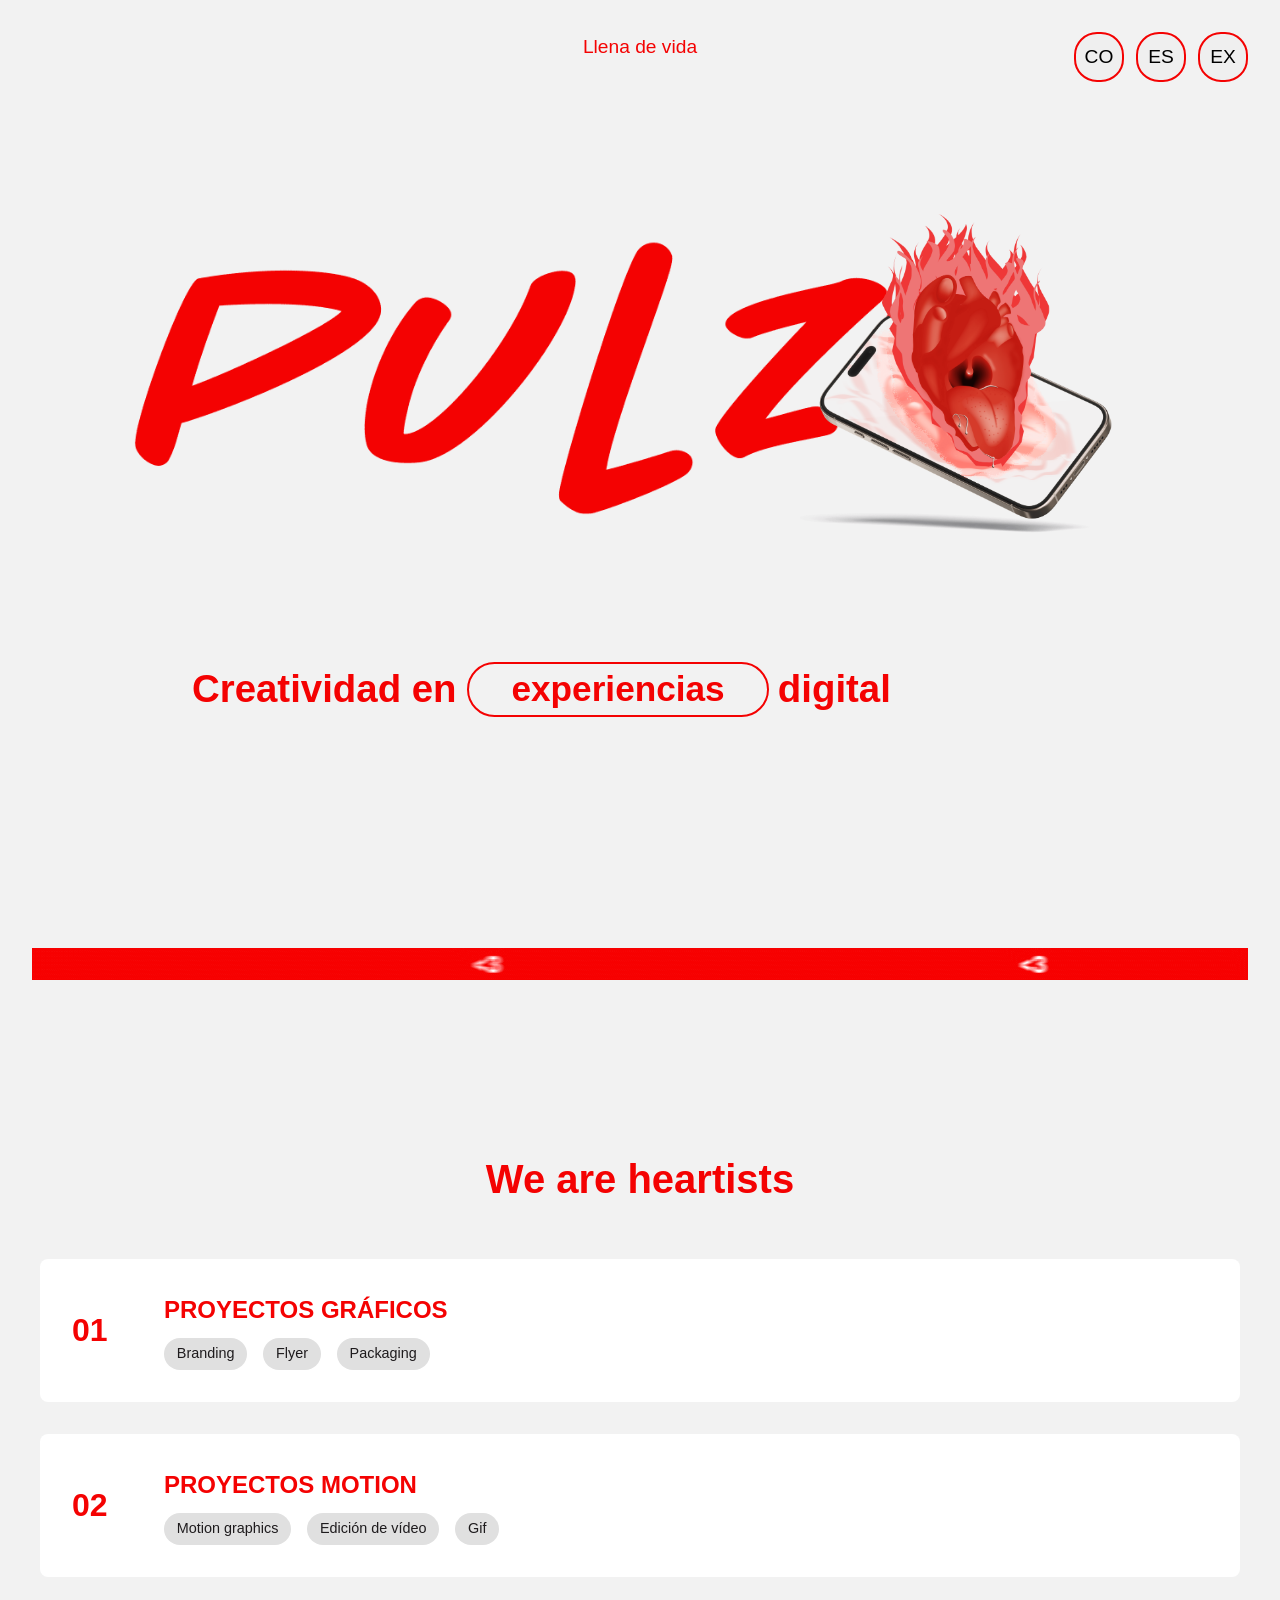
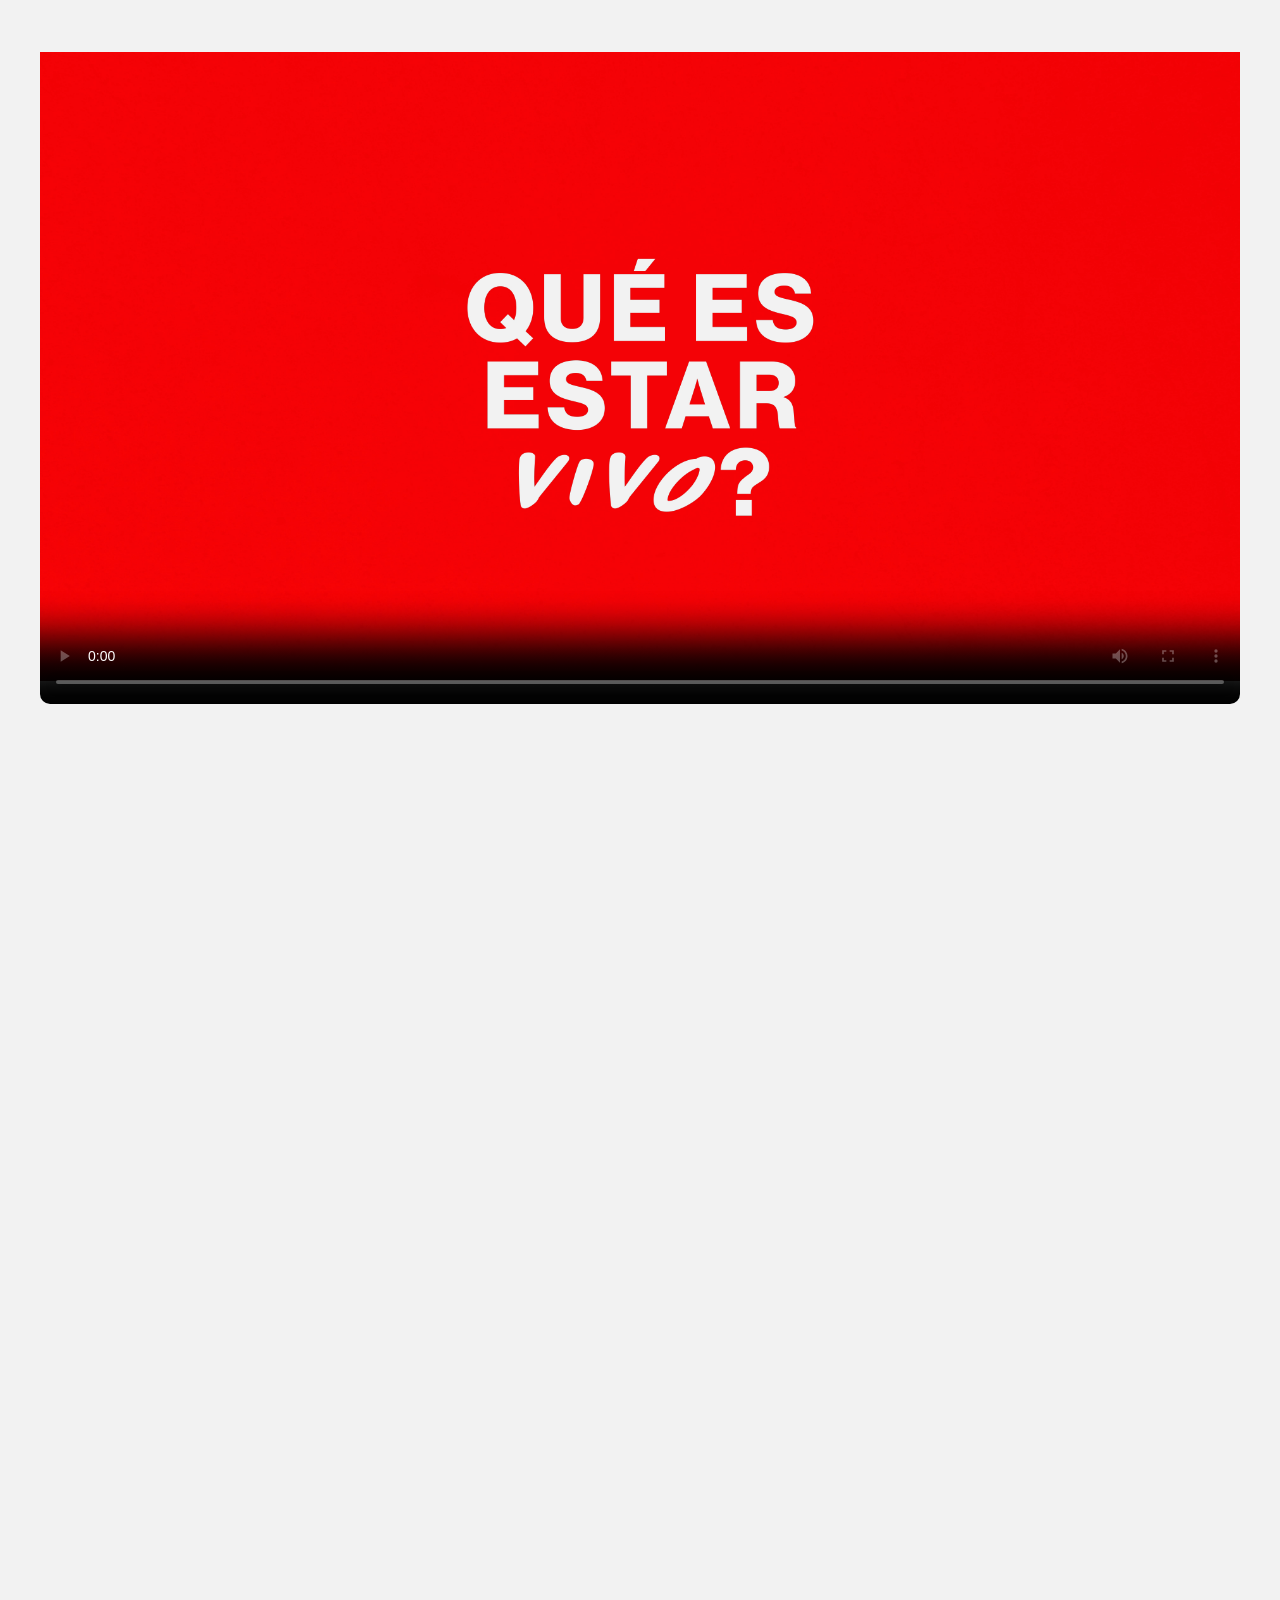
==== index.html @ 4f624e57 "Update index.html" ====
<!DOCTYPE html>
<html lang="es">
<head>
    <meta charset="UTF-8">
    <meta name="viewport" content="width=device-width, initial-scale=1.0">
    <title>PULZO - Concepto y Arte Digital</title>
    <link rel="stylesheet" href="styles.css">
    <link rel="stylesheet" href="https://use.typekit.net/kub5fxs.css">
    <script type="module" src="https://unpkg.com/@google/model-viewer/dist/model-viewer.min.js"></script>
    <link rel="icon" type="image/png" href="Images/favicon.png">

   <script id="mcjs">
       !function(c,h,i,m,p){m=c.createElement(h),p=c.getElementsByTagName(h)[0],m.async=1,m.src=i,p.parentNode.insertBefore(m,p)}(document,"script","https://chimpstatic.com/mcjs-connected/js/users/92a1478b9f7de244936eafe18/d93cd52dd8768d21b5d3106ca.js");
   </script>
</script>
</head>
<body>

    <div class="color-buttons">
        <div class="color-group">
            <button class="color-toggle" aria-label="Cambiar color">CO</button>
            <div class="color-options">
                <button class="color-btn color-light" aria-label="Color gris claro"></button>
                <button class="color-btn color-dark" aria-label="Color gris oscuro"></button>
                <button class="color-btn color-blue" aria-label="Color azul"></button>
            </div>
        </div>

        <div class="language-group">
            <button class="language-toggle" aria-label="Cambiar idioma" data-lang-es="ES" data-lang-en="EN">ES</button>
            <div class="language-options">
                <button class="language-btn" data-lang="es" aria-label="Español">Español</button>
                <button class="language-btn" data-lang="en" aria-label="English">English</button>
            </div>
        </div>
        <div class="experiencia-group">
        <button id="experiencia" class="explore-toggle" aria-label="Explorar" data-lang-es="EX" data-lang-en="EX">EX</button>
        </div>
    </div>
     <main>
    
        <section id="inicio" class="hero">
            <div class="location" data-lang-es="Llena de vida" data-lang-en="Full of life">Llena de vida</div>
            <a href="#inicio" class="logo-link">
                <img src="Images/Pulzo.png" alt="Logo Pulzo" class="logo-pulzo" id="logoPulzo">
            </a>

   
            <div>
                <img src="Images/cellphone inicio.png" alt="Corazón" class="corazon" id="corazon">
            </div>

            <p>
                <span id="hero-text-before" data-lang-es="Creatividad en " data-lang-en="Digital ">Creatividad en </span>
                <span class="palabra-animada">arte</span>
                <span id="hero-text-after" data-lang-es=" digital" data-lang-en=" creatives"> digital</span>
            </p>

            <div class="banner-container">
                <img src="Videos/Manifiesto/banner.gif" alt="pulzo" class="banner-gif">
            </div>
        </section>

        <section id="digital" class="diseno-section">
            <h2>We are heartists</h2>
            <div class="case-studies">
                <div class="case-study">
                    <div class="case-number">01</div>
                    <div class="case-content">
                        <h3 data-lang-es="PROYECTOS GRÁFICOS" data-lang-en="GRAPHIC PROJECTS">PROYECTOS GRÁFICOS</h3>
                        <div class="case-tags">
                            <span data-lang-es="Branding" data-lang-en="Branding">Branding</span>
                            <span data-lang-es="Flyer" data-lang-en="Flyer">Flyer</span>
                            <span data-lang-es="Packaging" data-lang-en="Packaging">Packaging</span>
                        </div>
                    </div>
                    <div class="carousel">
                        <div class="carousel-container">
                            <div class="carousel-slides-wrapper">
                                <div class="carousel-slide" data-project="TESORO">
                                    <img src="Images/GRAFICO/tesoro/tesoro portada behance.jpg" alt="TESORO">
                                    <div class="slide-title" data-lang-es="TESORO" data-lang-en="TESORO">TESORO</div>
                                </div>
                                <div class="carousel-slide" data-project="BLUE AURA">
                                    <img src="Images/GRAFICO/BLUE AURA/PORTADA BLUE AURA.jpg" alt="BLUE AURA">
                                    <div class="slide-title" data-lang-es="BLUE AURA" data-lang-en="BLUE AURA">BLUE AURA</div>
                                </div>
                                <div class="carousel-slide" data-project="MARIPOSA">
                                    <img src="Images/GRAFICO/Mariposa/portada MARIPOSA.jpg" alt="MARIPOSA">
                                    <div class="slide-title" data-lang-es="MARIPOSA" data-lang-en="MARIPOSA">MARIPOSA</div>
                                </div>
                                <div class="carousel-slide" data-project="AGENDA / CALENDARIO">
                                    <img src="Images/GRAFICO/CALENDARIO/potada calendario.jpg" alt="AGENDA / CALENDARIO">
                                    <div class="slide-title" data-lang-es="AGENDA / CALENDARIO" data-lang-en="AGENDA / CALENDAR">AGENDA / CALENDARIO</div>
                                </div>
                                <div class="carousel-slide" data-project="RIZHADA">
                                    <img src="Images/GRAFICO/RIZHADA/portada rizhada.png" alt="RIZHADA">
                                    <div class="slide-title" data-lang-es="RIZHADA - BRANDING" data-lang-en="RIZHADA - BRANDING">RIZHADA</div>
                                </div>
                                <div class="carousel-slide" data-project="KAISA">
                                    <img src="Images/GRAFICO/KAISA/portada1.jpg" alt="KAISA">
                                    <div class="slide-title" data-lang-es="KAISA" data-lang-en="KAISA">KAISA</div>
                                </div>
                                <div class="carousel-slide" data-project="REFLEX">
                                    <img src="Images/GRAFICO/REFLEX/REFLEX PORTADA.jpg" alt="REFLEX">
                                    <div class="slide-title" data-lang-es="REFLEX" data-lang-en="REFLEX">REFLEX</div>
                                </div>
                                
                                <!-- Duplicamos los slides para el efecto infinito -->
                                <div class="carousel-slide" data-project="TESORO">
                                    <img src="Images/GRAFICO/tesoro/tesoro portada behance.jpg" alt="TESORO">
                                    <div class="slide-title" data-lang-es="TESORO" data-lang-en="TESORO">TESORO</div>
                                </div>
                                <div class="carousel-slide" data-project="BLUE AURA">
                                    <img src="Images/GRAFICO/BLUE AURA/PORTADA BLUE AURA.jpg" alt="BLUE AURA">
                                    <div class="slide-title" data-lang-es="BLUE AURA" data-lang-en="BLUE AURA">BLUE AURA</div>
                                </div>
                                <div class="carousel-slide" data-project="MARIPOSA">
                                    <img src="Images/GRAFICO/Mariposa/portada MARIPOSA.jpg" alt="MARIPOSA">
                                    <div class="slide-title" data-lang-es="MARIPOSA" data-lang-en="MARIPOSA">MARIPOSA</div>
                                </div>
                                <div class="carousel-slide" data-project="AGENDA / CALENDARIO">
                                    <img src="Images/GRAFICO/CALENDARIO/potada calendario.jpg" alt="AGENDA / CALENDARIO">
                                    <div class="slide-title" data-lang-es="AGENDA / CALENDARIO" data-lang-en="AGENDA / CALENDAR">AGENDA / CALENDARIO</div>
                                </div>
                                <div class="carousel-slide" data-project="RIZHADA">
                                    <img src="Images/GRAFICO/RIZHADA/portada rizhada.png" alt="RIZHADA">
                                    <div class="slide-title" data-lang-es="RIZHADA - BRANDING" data-lang-en="RIZHADA - BRANDING">RIZHADA</div>
                                </div>
                                <div class="carousel-slide" data-project="KAISA">
                                    <img src="Images/GRAFICO/KAISA/portada1.jpg" alt="KAISA">
                                    <div class="slide-title" data-lang-es="KAISA" data-lang-en="KAISA">KAISA</div>
                                </div>
                                <div class="carousel-slide" data-project="REFLEX">
                                    <img src="Images/GRAFICO/REFLEX/REFLEX PORTADA.jpg" alt="REFLEX">
                                    <div class="slide-title" data-lang-es="REFLEX" data-lang-en="REFLEX">REFLEX</div>
                                </div>
                            </div>
                        </div>
                    </div>
                </div>
                <div class="case-study">
                    <div class="case-number">02</div>
                    <div class="case-content">
                        <h3 data-lang-es="PROYECTOS MOTION" data-lang-en="MOTION PROJECTS">PROYECTOS MOTION</h3>
                        <div class="case-tags">
                            <span data-lang-es="Motion graphics" data-lang-en="Motion graphics">Motion graphics</span>
                            <span data-lang-es="Edición de vídeo" data-lang-en="Video editing">Edición de vídeo</span>
                            <span data-lang-es="Gif" data-lang-en="Gif">Gif</span>
                        </div>
                    </div>
                    <div class="carousel">
                        <div class="carousel-container">
                            <div class="carousel-slides-wrapper">
                                <div class="carousel-slide" data-project="NIVEA">
                                    <img src="Videos/NIVEA/Nivea_portada.jpg" alt="NIVEA">
                                    <div class="slide-title" data-lang-es="NIVEA" data-lang-en="NIVEA">NIVEA</div>
                                </div>
                                <div class="carousel-slide" data-project="DISHYPE">
                                    <img src="Videos/SENDA/senda_portada.png" alt="DISHYPE">
                                    <div class="slide-title" data-lang-es="DISHYPE" data-lang-en="DISHYPE">DISHYPE</div>
                                </div>
                                <div class="carousel-slide" data-project="BUENOS_AIRES">
                                    <img src="Videos/BUENOSAIRES/buenos aires.jpeg" alt="BUENOS AIRES">
                                    <div class="slide-title" data-lang-es="BUENOS AIRES" data-lang-en="BUENOS AIRES">BUENOS AIRES</div>
                                </div>
                                <div class="carousel-slide" data-project="JAM">
                                    <img src="Videos/JAM/JAM.png" alt="JAM">
                                    <div class="slide-title" data-lang-es="JAM" data-lang-en="JAM">JAM</div>
                                </div>
                                <div class="carousel-slide" data-project="UTOPIA">
                                    <img src="Videos/UTOPIA/UTOPIA%20PORTADA.png" alt="UTOPÍA">
                                    <div class="slide-title" data-lang-es="UTOPÍA" data-lang-en="UTOPIA">UTOPÍA</div>
                                </div>
                                <div class="carousel-slide" data-project="BALL">
                                    <img src="Videos/PELOTITA/pelotita_portada.jpg" alt="BALL">
                                    <div class="slide-title" data-lang-es="BALL" data-lang-en="BALL">BALL</div>
                                </div>
                                <!-- Duplicamos los slides para el efecto infinito -->
                                <div class="carousel-slide" data-project="NIVEA">
                                    <img src="Videos/NIVEA/Nivea_portada.jpg" alt="NIVEA">
                                    <div class="slide-title" data-lang-es="NIVEA" data-lang-en="NIVEA">NIVEA</div>
                                </div>
                                <div class="carousel-slide" data-project="DISHYPE">
                                    <img src="Videos/SENDA/senda_portada.png" alt="DISHYPE">
                                    <div class="slide-title" data-lang-es="DISHYPE" data-lang-en="DISHYPE">DISHYPE</div>
                                </div>
                                <div class="carousel-slide" data-project="BUENOS_AIRES">
                                    <img src="Videos/BUENOSAIRES/buenos aires.jpeg" alt="BUENOS AIRES">
                                    <div class="slide-title" data-lang-es="BUENOS AIRES" data-lang-en="BUENOS AIRES">BUENOS AIRES</div>
                                </div>
                                <div class="carousel-slide" data-project="JAM">
                                    <img src="Videos/JAM/JAM.png" alt="JAM">
                                    <div class="slide-title" data-lang-es="JAM" data-lang-en="JAM">JAM</div>
                                </div>
                                <div class="carousel-slide" data-project="UTOPIA">
                                    <img src="Videos/UTOPIA/UTOPIA%20PORTADA.png" alt="UTOPIA">
                                    <div class="slide-title" data-lang-es="UTOPÍA" data-lang-en="UTOPIA">UTOPÍA</div>
                                </div>
                                <div class="carousel-slide" data-project="BALL">
                                    <img src="Videos/PELOTITA/pelotita_portada.jpg" alt="BALL">
                                    <div class="slide-title" data-lang-es="BALL" data-lang-en="BALL">BALL</div>
                                </div>
                            </div>
                        </div>
                    </div>
                </div>
                <div class="contenedor-videomanifiesto">   
                    <video class="video-manifiesto" controls poster="Videos/Manifiesto/portada manifiesto.png">
                        <source src="Videos/Manifiesto/MANIFIESTO.mp4" type="video/mp4">
                        Tu navegador no soporta el elemento de video.
                      </video>
                </div>
            </div>
        </section>
    </main>

    <footer class="footer">
        <div class="contact-trigger" data-lang-es="CONTACTO" data-lang-en="CONTACT">CONTACTO</div>
        <div class="footer-content">
            <p>pulzo.art@gmail.com</p>
            <div class="social-links">
                <a href="https://www.instagram.com/pulzo.studio/" class="social-link" target="_blank">Instagram</a>
                <a href="https://www.behance.net/zoeyeruta" class="social-link" target="_blank">Behance</a>
            </div>
        </div>
    </footer>

    <!-- Módulo de exploración -->
    <div class="explore-modal" id="exploreModal">
        <button class="close-explore-modal">×</button>
        <div class="explore-canvas" id="exploreCanvas">
            <div class="explore-background" id="exploreBackground">
                <img src="Images/experiencia.png" alt="Experiencia" class="explore-center-image">
            </div>
            <div>
                <a href="newsletter.html" class="btn-experiencia" target="_blank">Quiero entrar</a>
            </div>
            <div class="human-images">
                <img src="Images/EXPERIENCIA/WhatsApp Image 2025-12-14 at 13.50.09.jpeg" alt="human1">
                <img src="Images/EXPERIENCIA/Captura de pantalla 2026-03-16 125606.png" alt="human2">
                <img src="Images/EXPERIENCIA/Captura de pantalla 2026-03-16 125618.png" alt="human3">
                <img src="Images/EXPERIENCIA/Captura de pantalla 2026-03-16 125634.png" alt="human4">
                <img src="Images/EXPERIENCIA/Captura de pantalla 2026-03-16 162439.png" alt="human5">
                <img src="Images/EXPERIENCIA/Captura de pantalla 2026-03-16 162631.png" alt="human6">
            </div>
        </div>
    </div>

    <!-- Modal flotante para contenido multimedia -->
    <div class="floating-modal" id="floatingModal">
        <div class="modal-content">
            <button class="close-modal">×</button>
            <div class="modal-body">
                <div class="modal-media">
                    <h3 class="modal-title"></h3>
                    <video class="modal-video" controls>
                        <source src="" type="video/mp4">
                    </video>
                    <img class="modal-image" src="" alt="">
                    <div class="modal-images-container"></div>
                    <div class="modal-text"></div>
                </div>
            </div>
        </div>
    </div>

    <script>
        // ========== COLORES
        const colorButtons = document.querySelectorAll('.color-btn');
        const colorToggle = document.querySelector('.color-toggle');
        const colorOptions = document.querySelector('.color-options');
        const main = document.querySelector('main');
        const footer = document.querySelector('.footer');

        // Mostrar/ocultar menú de colores
        colorToggle.addEventListener('click', () => {
            colorOptions.style.display = colorOptions.style.display === 'none' ? 'flex' : 'none';
        });

        // Cerrar menú de colores al hacer click fuera
        document.addEventListener('click', (e) => {
            if (!e.target.closest('.color-toggle') && !e.target.closest('.color-options')) {
                colorOptions.style.display = 'none';
            }
        });

        // Función para cambiar los colores
        function changeColors(backgroundColor, textColor, spanColor) {
            // Cambiar colores de fondo
            main.style.backgroundColor = backgroundColor;
            footer.style.backgroundColor = backgroundColor;
            
            // Calcular colores más oscuros para case-study y carousel
            const caseStudyColor = backgroundColor === '#f2f2f2' ? '#ffffff' : 
                                 backgroundColor === '#1e1b1d' ? '#2a2628' : 
                                 '#05057c';
            
            const caseStudyHoverColor = backgroundColor === '#f2f2f2' ? '#f0f0f0' : 
                                      backgroundColor === '#1e1b1d' ? '#353132' : 
                                      '#06068c';
            
            // Cambiar color de los case-study
            document.querySelectorAll('.case-study').forEach(caseStudy => {
                caseStudy.style.backgroundColor = caseStudyColor;
            });

            // Cambiar color de los carousels
            document.querySelectorAll('.carousel').forEach(carousel => {
                carousel.style.backgroundColor = `rgba(${caseStudyColor.slice(1).match(/.{2}/g).map(hex => parseInt(hex, 16)).join(', ')}, 0.95)`;
            });

            // Cambiar color de elementos específicos
            document.querySelectorAll('.case-number, .hero h1, .hero p, .case-content h3, .footer-link, .social-link, .slide-title, .location').forEach(element => {
                element.style.color = textColor;
            });

            // Cambiar color de los spans y su fondo
            document.querySelectorAll('.case-tags span').forEach(span => {
                span.style.color = spanColor;
                if (backgroundColor === '#1e1b1d') {
                    span.style.backgroundColor = '#181617';
                } else if (backgroundColor === '#0e0eaf') {
                    span.style.backgroundColor = '#0e0eaf';
                } else {
                    span.style.backgroundColor = '#e0e0e0';
                }
            });

            // Agregar estilos para hover
            const style = document.createElement('style');
            style.textContent = `
                .case-study:hover {
                    background-color: ${caseStudyHoverColor} !important;
                }
            `;
            document.head.appendChild(style);
        }

        // Agregar event listeners a los botones de color
        colorButtons.forEach(button => {
            button.addEventListener('click', () => {
                if (button.classList.contains('color-light')) {
                    changeColors('#f2f2f2', '#f40202', '#1e1b1d');
                } else if (button.classList.contains('color-dark')) {
                    changeColors('#1e1b1d', '#f40202', '#f2f2f2');
                } else if (button.classList.contains('color-blue')) {
                    changeColors('#0e0eaf', '#f2f2f2', '#f2f2f2');
                }
                colorOptions.style.display = 'none';
            });
        });

        changeColors('#f2f2f2', '#f40202', '#1e1b1d');

        // ========== MODAL Y PROYECTOS (slideData)
        const caseStudies = document.querySelectorAll('.case-study');
        const floatingModal = document.getElementById('floatingModal');
        const closeModal = document.querySelector('.close-modal');
        const modalTitle = document.querySelector('.modal-title');
        const modalImage = document.querySelector('.modal-image');
        const modalVideo = document.querySelector('.modal-video');
        const modalText = document.querySelector('.modal-text');
        const modalImagesContainer = document.querySelector('.modal-images-container');
        let activeCarousel = null;

        // Datos de cada proyecto
        const slideData = {
            'TESORO': {
                title: 'TESORO - Branding',
                image: 'Images/GRAFICO/tesoro-branding.gif',
                images: [
                    'Images/GRAFICO/tesoro/behance tesoro-01.png',
                    'Images/GRAFICO/tesoro/behance tesoro-02.png',
                    'Images/GRAFICO/tesoro/behance tesoro-03.png',
                    'Images/GRAFICO/tesoro/behance tesoro-04.png',
                    'Images/GRAFICO/tesoro/behance tesoro-05.png',
                    'Images/GRAFICO/tesoro/behance tesoro-06.png',
                    'Images/GRAFICO/tesoro/behance tesoro-07.png',
                    'Images/GRAFICO/tesoro/behance tesoro-08.png',
                    'Images/GRAFICO/tesoro/behance tesoro-09.png'
                ]
            },
            'BLUE AURA': {
                title: 'BLUE AURA - Identidad',
                image: 'Images/GRAFICO/BLUE AURA/BLUE AURA PORTADA.jpg',
                images: [
                    'Images/GRAFICO/BLUE AURA/BLUE AURA 1.jpg',
                    'Images/GRAFICO/BLUE AURA/BLUE AURA 2.jpg'
                ]
            },
            'MARIPOSA': {
                title: 'MARIPOSA - Flyer',
                image: 'Images/GRAFICO/Mariposa/MARIPOSA.jpg',
                images: [
                    'Images/GRAFICO/Mariposa/MARIPOSA 2.jpg'
                ]
            },
            'KAISA': {
                title: 'KAISA - BRAND Y FLYERS',
                image: 'Images/GRAFICO/KAISA/kaisa banner.jpg',
                images: [
                    'Images/GRAFICO/KAISA/kaisa1.jpg',
                    'Images/GRAFICO/KAISA/kaisa2.jpg',
                    'Images/GRAFICO/KAISA/kaisa3.gif',
                    'Images/GRAFICO/KAISA/kaisa4.jpg',
                    'Images/GRAFICO/KAISA/kaisa5.jpg',
                    'Images/GRAFICO/KAISA/kaisa6.jpg',
                    'Images/GRAFICO/KAISA/kaisa7.jpg',
                    'Images/GRAFICO/KAISA/kaisa8.jpg',
                    'Images/GRAFICO/KAISA/kaisa9.jpg',
                    'Images/GRAFICO/KAISA/kaisa10.jpg',
                    'Images/GRAFICO/KAISA/kaisa11.jpg',
                    'Images/GRAFICO/KAISA/kaisa12.gif',
                    'Images/GRAFICO/KAISA/kaisa13.jpg',
                ]
            },
            'RIZHADA': {
                title: 'RIZHADA - BRANDING',
                image: 'Images/GRAFICO/RIZHADA/rizhada 1 banner.jpg',
                images: [
                    'Images/GRAFICO/RIZHADA/rizhada 1.jpg',
                    'Images/GRAFICO/RIZHADA/rizhada 2.jpg',
                    'Images/GRAFICO/RIZHADA/rizhada 3.jpg',
                    'Images/GRAFICO/RIZHADA/rizhada 4.jpg',
                    'Images/GRAFICO/RIZHADA/rizhada 5.jpg',
                    'Images/GRAFICO/RIZHADA/rizhada 6.jpg',
                    'Images/GRAFICO/RIZHADA/rizhada 7.jpg'
                ]
            },
            'AGENDA / CALENDARIO': {
                title: 'Agenda / Calendario',
                image: 'Images/GRAFICO/CALENDARIO/BANNER.jpg',
                images: [
                    'Images/GRAFICO/CALENDARIO/behance tesoro agenda-01.jpg',
                    'Images/GRAFICO/CALENDARIO/behance tesoro agenda-02.jpg',
                    'Images/GRAFICO/CALENDARIO/behance tesoro agenda-03.jpg',
                    'Images/GRAFICO/CALENDARIO/behance tesoro agenda-04.jpg'
                ]
            },
            'REFLEX': {
                title: 'REFLEX - Flyers',
                image: 'Images/GRAFICO/REFLEX/REFLEX mockup.jpg',
                images: [
                    'Images/GRAFICO/REFLEX/REFLEX 2025-TESIS.png',
                    'Images/GRAFICO/REFLEX/mock up reflex.png',
                ]
            },
            'NIVEA': {
                title: 'NIVEA - Motion Graphics',
                video: 'Videos/NIVEA/Nivea.mp4'
            },
            'DISHYPE': {
                title: 'DISHYPE - Motion Graphics',
                video: 'Videos/SENDA/senda.mp4'
            },
            'BUENOS_AIRES': {
                title: 'BUENOS AIRES - Motion Graphics',
                video: 'Videos/BUENOSAIRES/BUENOS-AIRES.mp4'
            },
            'JAM': {
                title: 'JAM - Motion Graphics',
                video: 'Videos/JAM/JAM.mp4'
            },
            'UTOPIA': {
                title: 'UTOPÍA - Motion Graphics',
                video: 'Videos/UTOPIA/UTOPIA.mp4'
            },
            'BALL': {
                title: 'BALL - Motion Graphics',
                video: 'Videos/PELOTITA/pelotita.mp4'
            }
        };

        // Función para abrir el modal
        function openModal(projectName, slideImage = null) {
            console.log('Abriendo modal para:', projectName);
            const data = slideData[projectName];
            if (data) {
                modalTitle.textContent = data.title || projectName;
                // Reiniciar contenedores auxiliares
                modalText.style.display = 'none';
                modalImagesContainer.style.display = 'none';
                modalImagesContainer.innerHTML = '';

                const modalMedia = document.querySelector('.modal-media');
                const isVideoOnly = !!data.video && !(data.images && data.images.length);
                const portraitVideoProjects = ['NIVEA', 'DISHYPE', 'BALL'];

                // Tamaño 1080x1920 solo para NIVEA, DISHYPE, BALL
                if (portraitVideoProjects.includes(projectName)) {
                    modalMedia.classList.add('modal-video-portrait');
                } else {
                    modalMedia.classList.remove('modal-video-portrait');
                }

                // Sin portada en módulo para motion: NIVEA, DISHYPE, BUENOS_AIRES, JAM, UTOPIA, BALL (solo video)
                const noPortadaEnModulo = ['NIVEA', 'DISHYPE', 'BUENOS_AIRES', 'JAM', 'UTOPIA', 'BALL'];
                const mostrarPortada = !noPortadaEnModulo.includes(projectName) && (data.image || slideImage);
                if (mostrarPortada) {
                    modalImage.src = (data.image || slideImage).includes(' ') ? encodeURI(data.image || slideImage) : (data.image || slideImage);
                    modalImage.style.display = 'block';
                } else {
                    modalImage.src = '';
                    modalImage.style.display = 'none';
                }

                // Módulos solo video: poco espacio entre título y vídeo
                if (noPortadaEnModulo.includes(projectName)) {
                    modalMedia.classList.add('modal-video-only');
                } else {
                    modalMedia.classList.remove('modal-video-only');
                }

                // Galería de imágenes (solo para proyectos con images; no en NIVEA→BALL)
                if (!isVideoOnly && data.images && data.images.length) {
                    const coverFileName = data.image ? data.image.split('/').pop() : null;
                    const slideFileName = slideImage ? slideImage.split('/').pop() : null;

                    data.images.forEach((imgSrc) => {
                        const imgFileName = imgSrc.split('/').pop();
                        if (imgFileName === coverFileName || imgFileName === slideFileName) return;
                        const img = document.createElement('img');
                        img.src = imgSrc.includes(' ') ? encodeURI(imgSrc) : imgSrc;
                        img.alt = projectName;
                        modalImagesContainer.appendChild(img);
                    });

                    if (modalImagesContainer.children.length > 0) {
                        modalImagesContainer.style.display = 'flex';
                    }
                }

                // Video para proyectos motion
                if (data.video) {
                    const source = modalVideo.querySelector('source');
                    const videoSrc = data.video.includes(' ') ? encodeURI(data.video) : data.video;
                    source.src = videoSrc;
                    modalVideo.load();
                    modalVideo.style.display = 'block';
                } else {
                    modalVideo.style.display = 'none';
                }

                floatingModal.style.display = 'flex';
                setTimeout(() => {
                    floatingModal.classList.add('active');
                }, 10);
            }
        }

        // Función para cerrar el modal
        function closeModalFunc() {
            floatingModal.classList.remove('active');
            setTimeout(() => {
                floatingModal.style.display = 'none';
                if (modalImage) modalImage.src = '';
                if (modalVideo) {
                    modalVideo.pause();
                    modalVideo.querySelector('source').src = '';
                }
                if (modalImagesContainer) {
                    modalImagesContainer.innerHTML = '';
                    modalImagesContainer.style.display = 'none';
                }
            }, 300);
        }

        // Event listeners para el modal
        closeModal.addEventListener('click', closeModalFunc);
        floatingModal.addEventListener('click', (e) => {
            if (e.target === floatingModal) {
                closeModalFunc();
            }
        });

        // ========== CARRUSEL
        document.querySelectorAll('.carousel-slide').forEach(slide => {
            slide.addEventListener('click', (e) => {
                e.stopPropagation();
                const projectName = slide.getAttribute('data-project');
                const image = slide.querySelector('img').src;
                const title = slide.querySelector('.slide-title').textContent;
                console.log('Click en slide:', projectName || title);
                if (projectName) {
                    openModal(projectName, image);
                } else if (title) {
                    // Para proyectos sin data-project, usar el título
                    openModal(title, image);
                }
            });
        });

        // Manejo del carrusel
        caseStudies.forEach(study => {
            const carousel = study.querySelector('.carousel');
            
            study.addEventListener('click', (e) => {
                e.preventDefault();
                document.querySelectorAll('.carousel').forEach(c => {
                    if (c !== carousel) {
                        c.classList.remove('active');
                        c.closest('.case-study').classList.remove('active');
                        c.closest('.case-study').classList.remove('carousel-active');
                    }
                });
                carousel.classList.toggle('active');
                study.classList.toggle('active');
                study.classList.toggle('carousel-active');
                activeCarousel = carousel;
            });
        });

        // Cerrar carrusel solo cuando no hay modal abierto y se hace click fuera
        document.addEventListener('click', (e) => {
            if (!floatingModal.classList.contains('active') && 
                !e.target.closest('.case-study') && 
                !e.target.closest('.floating-modal')) {
                document.querySelectorAll('.carousel').forEach(carousel => {
                    carousel.classList.remove('active');
                    carousel.closest('.case-study').classList.remove('active');
                    carousel.closest('.case-study').classList.remove('carousel-active');
                });
                activeCarousel = null;
            }
        });

        // ========== IDIOMA
        function updateExploreLanguage(lang) {
            // Ya no hay elementos de texto en el módulo de exploración, solo la imagen
            // Esta función se mantiene por compatibilidad pero no hace nada
        }

        // Manejo del cambio de idioma
        const languageButtons = document.querySelectorAll('.language-btn');
        const languageToggle = document.querySelector('.language-toggle');
        const htmlElement = document.documentElement;

        function changeLanguage(lang) {
            // Actualizar el atributo lang del HTML
            htmlElement.setAttribute('lang', lang);
            
            // Actualizar el texto del botón de idioma
            languageToggle.textContent = languageToggle.getAttribute(`data-lang-${lang}`);
            
            // Actualizar todos los elementos con atributos data-lang
            document.querySelectorAll('[data-lang-es]').forEach(element => {
                const newText = element.getAttribute(`data-lang-${lang}`);
                if (newText) {
                    element.textContent = newText;
                }
            });

            // Actualizar idioma en el módulo de exploración
            updateExploreLanguage(lang);

            // Guardar la preferencia de idioma
            localStorage.setItem('preferredLanguage', lang);
        }

        // Cargar el idioma guardado al iniciar
        const savedLanguage = localStorage.getItem('preferredLanguage') || 'es';
        changeLanguage(savedLanguage);

        // Agregar event listeners a los botones de idioma
        languageButtons.forEach(button => {
            button.addEventListener('click', () => {
                const lang = button.getAttribute('data-lang');
                changeLanguage(lang);
            });
        });

        // Cerrar el menú de idiomas al hacer click fuera
        document.addEventListener('click', (e) => {
            if (!e.target.closest('.language-toggle') && !e.target.closest('.language-options')) {
                document.querySelector('.language-options').style.display = 'none';
            }
        });

        // Mostrar/ocultar menú de idiomas al hacer click en el botón
        languageToggle.addEventListener('click', () => {
            const options = document.querySelector('.language-options');
            options.style.display = options.style.display === 'none' ? 'flex' : 'none';
        });

        // ========== MÓDULO DE EXPLORACIÓN
        const exploreToggle = document.querySelector('.explore-toggle');
        const exploreModal = document.getElementById('exploreModal');
        const closeExploreModal = document.querySelector('.close-explore-modal');
        const exploreCanvas = document.getElementById('exploreCanvas');
        const exploreBackground = document.getElementById('exploreBackground');
        const exploreCursor = document.getElementById('exploreCursor');

        let isDragging = false;
        let startX = 0;
        let startY = 0;
        let offsetX = 0;
        let offsetY = 0;
        let animationFrameId = null;

        // Abrir módulo de exploración
        exploreToggle.addEventListener('click', () => {
            exploreModal.style.display = 'block';
            setTimeout(() => {
                exploreModal.classList.add('active');
            }, 10);
            // Resetear posición
            offsetX = 0;
            offsetY = 0;
            updateTransform();
        });

        // Cerrar módulo de exploración
        closeExploreModal.addEventListener('click', () => {
            exploreModal.classList.remove('active');
            setTimeout(() => {
                exploreModal.style.display = 'none';
            }, 400);
            // Cancelar animación si está activa
            if (animationFrameId) {
                cancelAnimationFrame(animationFrameId);
            }
        });

        // Cerrar al hacer click fuera del contenido
        exploreModal.addEventListener('click', (e) => {
            if (e.target === exploreModal) {
                exploreModal.classList.remove('active');
                setTimeout(() => {
                    exploreModal.style.display = 'none';
                }, 400);
                // Cancelar animación si está activa
                if (animationFrameId) {
                    cancelAnimationFrame(animationFrameId);
                }
            }
        });

        // Funciones para el movimiento con mouse (optimizado con requestAnimationFrame)
        function updateTransform() {
            // Usar translate3d para mejor rendimiento con GPU
            // Mantener el translate inicial para centrar y luego aplicar el offset
            exploreBackground.style.transform = `translate(-50%, -50%) translate3d(${offsetX}px, ${offsetY}px, 0)`;
        }

        function animate() {
            updateTransform();
            animationFrameId = null;
        }

        function handleStart(e) {
            isDragging = true;
            const clientX = e.touches ? e.touches[0].clientX : e.clientX;
            const clientY = e.touches ? e.touches[0].clientY : e.clientY;
            startX = clientX - offsetX;
            startY = clientY - offsetY;
            exploreCanvas.style.cursor = 'grabbing';
        }

        function handleMove(e) {
            if (!isDragging) return;
            e.preventDefault();
            const clientX = e.touches ? e.touches[0].clientX : e.clientX;
            const clientY = e.touches ? e.touches[0].clientY : e.clientY;
            offsetX = clientX - startX;
            offsetY = clientY - startY;
            
            // Usar requestAnimationFrame para mejor rendimiento
            if (!animationFrameId) {
                animationFrameId = requestAnimationFrame(animate);
            }
        }

        function handleEnd() {
            isDragging = false;
            exploreCanvas.style.cursor = 'grab';
            // Asegurar que la última actualización se aplique
            if (animationFrameId) {
                cancelAnimationFrame(animationFrameId);
            }
            updateTransform();
        }

        // Event listeners para mouse
        exploreCanvas.addEventListener('mousedown', handleStart);
        document.addEventListener('mousemove', handleMove);
        document.addEventListener('mouseup', handleEnd);

        // Event listeners para touch
        exploreCanvas.addEventListener('touchstart', handleStart, { passive: false });
        document.addEventListener('touchmove', handleMove, { passive: false });
        document.addEventListener('touchend', handleEnd);

        // Seguir el cursor con el indicador visual
        exploreModal.addEventListener('mousemove', (e) => {
            if (exploreModal.classList.contains('active')) {
                exploreCursor.style.left = e.clientX + 'px';
                exploreCursor.style.top = e.clientY + 'px';
            }
        });
    </script>
    <script src="script.js"></script>
</body>
</html>
---- styles.css ----
/* Reset y estilos generales */
* {
    margin: 0;
    padding: 0;
    box-sizing: border-box; /* Esto evita que los paddings ensanchen los elementos */
}

html, body {
    overflow-x: hidden;
    overscroll-behavior-x: none;
    touch-action: pan-y;
    width: 100%;
    max-width: 100vw;
}

body {
    font-family: 'Neue Haas Grotesk Text Pro', sans-serif;
    line-height: 1.6;
    color: #f40202;
    background: linear-gradient(135deg, #f2f2f2 50%, #E2DFDF 70%);
    transition: background-color 0.3s ease, color 0.3s ease;
    margin: 0;
    padding: 0;
    min-height: 100vh;
    position: relative;
}
 
/* Botones de color, idioma y experiencia */
.color-buttons {
    position: fixed;
    top: 2rem;
    right: 2rem;
    z-index: 1000;
    display: inline-flex;
    align-items: center;
    gap: 0.75rem;
}

.color-group,
.language-group {
    position: relative;
    display: inline-flex;
    flex-direction: column;
    align-items: flex-end;
}

.color-toggle,
.language-toggle,
.explore-toggle {
    position: relative;
    width: 50px;
    height: 50px;
    border-radius: 1.2em;
    border: 2.5px solid #f40202;
    background: white transparent;
    cursor: pointer;
    z-index: 1000;
    font-size: 1.2rem;
    display: flex;
    align-items: center;
    justify-content: center;
    padding: 0,7rem;
}

.color-toggle:hover,
.language-toggle:hover,
.explore-toggle:hover {
    transform: scale(1.1);
}

.color-options,
.language-options {
    position: absolute;
    top: calc(100% + 0.5rem);
    right: 0;
    border-radius: 1.2em;
    background: white transparent;
    padding: 0.5rem;
    display: none;
    flex-direction: column;
    gap: 0.5rem;
    z-index: 999;
}

.color-group:focus-within .color-options {
    display: flex;
}

.language-group:focus-within .language-options {
    display: flex;
}

.color-btn,
.language-btn {
    width: 30px;
    height: 30px;
    border: none;
    border-radius: 50%;
    cursor: pointer;
    transition: transform 0.3s ease;
    padding: 0;
}

.language-btn {
    width: auto;
    height: auto;
    padding: 0.3rem 0.8rem;
    font-size: 0.8rem;
    font-weight: bold;
    color: #333;
    background: transparent;
    border: none;
    cursor: pointer;
}

.color-btn:hover,
.language-btn:hover {
    transform: scale(1.2);
}

.color-light {
    background-color: #f2f2f2;
    border: 1px solid #ccc;
}

.color-dark {
    background-color: #1e1b1d;
}

.color-blue {
    background-color: #0e0eaf;
}

/* Contenedor principal para scroll vertical */
main {
    position: relative;
    z-index: 2;
    min-height: 100vh;
    background-color: #f2f2f2;
}

/* Secciones */
section {
    min-height: 100vh;
    padding: 5rem 2rem;
    display: flex;
    flex-direction: column;
    justify-content: center;
    position: relative;
}

/* Hero section */
.hero {
    text-align: initial !important;
    position: relative;
    z-index: 2;
}

.location {
    position: absolute;
    top: 2rem;
    left: 50%;
    transform: translateX(-50%);
    font-size: 1.2rem;
    color: #f40202;
}

.hero h1 {
    font-size: 8rem;
    margin-bottom: 1rem;
    font-weight: 700;
    color: #f40202;
}

.hero a {
    margin-top: 10rem;
    margin-bottom: 5rem;
}

.hero p {
    font-size: 2rem;
    max-width: 60rem;
    margin-top: 2rem;
    margin-left: 10rem;
    margin-bottom: 3rem;
    text-align: left;
    transition: color 0.3s;
    line-height: 1.1;
}

.corazon {
    position: absolute;
    top: 35%; /* Ajusta según la altura de tu logo */
    left: 75%;
    transform: translate(-50%, -50%); /* Sin scale aquí */
    
    /* Usamos un ancho relativo. En desktop será el 25% del ancho de pantalla 
       pero nunca más de 400px (ajusta este valor a tu gusto) */
    width: clamp(200px, 25vw, 400px); 
    height: auto;
    z-index: 1;
    pointer-events: none;
    transition: all 0.3s ease; /* Para que el cambio de tamaño sea suave */
}

/* Tablet */
@media (max-width: 900px) {
    .corazon {
        top: 35%;
        left: 100%;
        width: 150px; /* Tamaño fijo pero controlado */
    }
}

/* Mobile */
@media (max-width: 600px) {
    .corazon {
        top: 35%;
        left: 85%;
        width: 100px; /* Más pequeño para que no tape el contenido */
    }
}
   

.palabra-animada {
    font-size: 2.2rem;
    padding: 0.18em 1.2em;
    width: fit-content;
    border-radius: 1.8em;
    margin: 1em 0 2em 0;
    background: transparent;
    border: 2.5px solid #f40202;
    color: #f40202;
    box-shadow: none;
    transition: 0.3s, box-shadow 0.3s;
    display: inline-block;
    text-align: center;
    font-weight: bold;
    will-change: opacity;
    font-family: 'chantal', 'chantal', sans-serif;
}
@media (max-width: 600px) {
    .palabra-animada {
        display: inline-block;
    }
}

.banner-container {
    width: 100%;
    max-width: 100vw;
    margin: 0 auto;
    margin-top: 7rem;
    display: block;
    padding: 0;
    overflow: hidden;
}

img, video, iframe {
    max-width: 100%;
    width: 100%;
    height: auto;
}
/* Scroll down button */
.scroll-down {
    position: absolute;
    bottom: 2rem;
    left: 50%;
    transform: translateX(-50%);
    text-decoration: none;
    color: #333;
    padding: 1rem 2rem;
    border: 2px solid #333;
    border-radius: 30px;
    transition: all 0.3s ease;
}

.scroll-down:hover {
    background-color: #333;
    color: white;
}

section h2 {
    text-align: center;
    margin-bottom: 3rem;
    font-size: 2.5rem;
}

/* Case Studies */
.case-studies {
    width: 100%;
    max-width: 1200px;
    display: flex;
    flex-direction: column;
    gap: 2rem;
    margin-bottom: 3rem;
    position: relative;
    z-index: 2;
    margin-left: auto;
    margin-right: auto;
}

.case-study {
    position: relative;
    display: flex;
    align-items: center;
    padding: 2rem;
    background-color: #e0e0e0;
    border-radius: 8px;
    transition: transform 0.3s ease, background-color 0.3s ease, margin-bottom 0.3s ease;
    cursor: pointer;
}

.case-study:hover {
    transform: translateX(20px);
    background-color: #d0d0d0;
}

.case-study.carousel-active:hover {
    transform: none;
    background-color: #e0e0e0;
}

.case-number {
    font-size: 2rem;
    font-weight: bold;
    color: #f40202;
    margin-right: 2rem;
    min-width: 60px;
}

.case-content {
    flex: 1;
}

.case-content h3 {
    font-size: 1.5rem;
    margin-bottom: 0.5rem;
    color: #f40202;
}

.case-tags {
    display: flex;
    gap: 1rem;
    flex-wrap: wrap;
}

.case-tags span {
    background-color: #e0e0e0;
    padding: 0.3rem 0.8rem;
    border-radius: 20px;
    font-size: 0.9rem;
    color: #1e1b1d;
}

.case-study:last-child {
    margin-bottom: 0;
    padding-bottom: 5rem;
}

.video-manifiesto {
    width: 100%;          /* El video ocupará el 80% del ancho de su contenedor */
    max-width: 1920px;    /* No superará los 800px de ancho */
    height: auto;        /* Mantiene la proporción original */
    display: block;      /* Necesario para centrar con margin auto */
    margin: 20px 0px;   /* 20px de margen arriba/abajo y centrado lateral */
    border-radius: 10px; /* Opcional: esquinas redondeadas */
  }
  .contenedor-videomanifiesto {
    width: 100%;
    max-width: 1920px;    /* Tamaño máximo deseado */
    margin: 0 auto;      /* Centrado */
  }
  
  .video-manifiesto, iframe {
    width: 100%;
    aspect-ratio: 16 / 9; /* Mantiene la relación de aspecto estándar */
    height: auto;
  }
  

/* Navegación inferior */
.bottom-nav {
    position: fixed;
    bottom: 0;
    left: 0;
    right: 0;
    background-color: rgba(255, 255, 255, 0.9);
    padding: 1rem;
    z-index: 1000;
}

.nav-links {
    display: flex;
    justify-content: center;
    list-style: none;
    gap: 2rem;
}

.nav-links a {
    text-decoration: none;
    color: #333;
    transition: color 0.3s ease;
    font-size: 1.1rem;
}

.nav-links a:hover {
    color: #666;
}

.nav-links a.active {
    color: #000;
    font-weight: bold;
}

/* Responsive */
@media (max-width: 768px) {
    /* Botones flotantes más pequeños y cerca del borde */
    .color-buttons {
        top: 1rem;
        right: 1rem;
        gap: 0.5rem;
    }

    .color-toggle,
    .language-toggle,
    .explore-toggle {
        width: 40px;
        height: 40px;
        font-size: 0.9rem;
    }

    .color-btn {
        width: 25px;
        height: 25px;
    }

    /* Hero responsivo */
    .hero {
        align-items: center;
        text-align: center !important;
    }

    .location {
        font-size: 1rem;
        top: 4.5rem;
    }

    .logo-link {
        margin: 6rem auto 1.5rem auto;
        justify-content: center;
    }

    .logo-pulzo {
        max-width: min(180px, 50vw);
    }

    .hero-cellphone {
        height: clamp(2rem, 6vw, 2.8rem);
    }

    .hero h1 {
        font-size: 3rem;
    }
    
    .hero p {
        font-size: 1.2rem;
        margin: 0 auto;
        margin-top: 1rem;
        margin-bottom: 2rem;
        max-width: 90vw;
        text-align: center;
    }

    #hero-text-before,
    #hero-text-after {
        font-size: 1.6rem;
    }

    .palabra-animada {
        display: block;
        font-size: 1.6rem;
        padding: 0.3em 1.4em;
        width: auto;
        margin: 0.8em 0 0 0;
    }
    
    section {
        padding: 3rem 1rem;
    }

    .case-study {
        padding: 1rem;
        flex-direction: row;
        align-items: flex-start;
    }

    .case-number {
        font-size: 1.5rem;
        margin-right: 1rem;
        min-width: 40px;
    }

    .case-content h3 {
        font-size: 1.2rem;
    }

    .case-tags {
        gap: 0.5rem;
    }

    .case-tags span {
        font-size: 0.8rem;
        padding: 0.2rem 0.6rem;
    }

    .scroll-down {
        padding: 0.8rem 1.5rem;
        font-size: 0.9rem;
    }

    .contact-trigger {
        font-size: clamp(2.5rem, 12vw, 6rem);
    }

    .footer-content {
        flex-direction: column;
        gap: 1rem;
        bottom: 1rem;
    }

    .footer-link,
    .social-link {
        font-size: 1rem;
    }

    .social-links {
        gap: 1rem;
    }
}

/* Footer */
.footer {
    position: relative;
    width: 100%;
    height: 200vh;
    display: flex;
    flex-direction: column;
    justify-content: center;
    align-items: center;
    z-index: 1;
    background-color: #dbdbdb;
}

.contact-trigger {
    font-size: clamp(3rem, 15vw, 12rem);
    font-weight: 700;
    color: rgba(255, 255, 255, 0.9);
    text-align: center;
    animation: float 3s ease-in-out infinite;
    transform-origin: center;
    position: fixed;
    top: 50%;
    left: 50%;
    transform: translate(-50%, -50%);
    z-index: 2;
    width: 100%;
}

.footer-content {
    position: fixed;
    bottom: 2rem;
    left: 0;
    right: 0;
    display: flex;
    justify-content: center;
    align-items: center;
    gap: 2rem;
    padding: 0 2rem;
    z-index: 2;
}

.footer-link {
    color: #f40202;
    text-decoration: none;
    font-size: 1.2rem;
    transition: opacity 0.3s ease;
}

.footer-link:hover {
    opacity: 0.8;
}

.social-links {
    display: flex;
    gap: 2rem;
}

.social-link {
    color: #f40202;
    text-decoration: none;
    font-size: 1.2rem;
    transition: opacity 0.3s ease;
}

.social-link:hover {
    opacity: 0.8;
}

@keyframes float {
    0% {
        transform: translate(-50%, -50%) scale(1);
    }
    50% {
        transform: translate(-50%, -60%) scale(1.1);
    }
    100% {
        transform: translate(-50%, -50%) scale(1);
    }
}

/* Carousel */
.carousel {
    display: none;
    position: absolute;
    top: 100%;
    left: 0;
    width: 100%;
    background: rgba(224, 224, 224, 0.95);
    z-index: 1000;
    padding: 2rem 0;
    margin-top: 1rem;
    transition: all 0.3s ease;
    border-radius: 2%;
}

.carousel.active {
    display: block;
}

.case-study.active {
    margin-bottom: 400px;
}

.carousel-container {
    display: flex;
    width: 100%;
    gap: 1rem;
    padding: 0 2rem;
    overflow-x: auto;
    scroll-behavior: smooth;
    scrollbar-width: none; /* Firefox */
    -ms-overflow-style: none; /* IE and Edge */
    position: relative;
    -webkit-overflow-scrolling: touch;
}

.carousel-container::-webkit-scrollbar {
    display: none; /* Chrome, Safari, Opera */
}

.carousel-slides-wrapper {
    display: flex;
    gap: 1rem;
}

.carousel-slide {
    flex: 0 0 300px;
    height: 300px;
    display: flex;
    flex-direction: column;
    justify-content: center;
    align-items: center;
    transition: transform 0.3s ease;
    border-radius: 1.5%;
    overflow: hidden;
    position: relative;
    transform: scale(0.9);
    transform-origin: center;
}

.carousel-slide:hover {
    transform: scale(1.05);
    z-index: 2;
}

.carousel-slide:hover .slide-title {
    opacity: 1;
    transform: translateY(0);
}

.carousel-slide img {
    width: 100%;
    height: 100%;
    object-fit: cover;
}

.slide-title {
    position: absolute;
    bottom: 0;
    left: 0;
    right: 0;
    background: rgba(0, 0, 0, 0.7);
    color: #ffffff;
    padding: 1rem;
    text-align: center;
    opacity: 0;
    transform: translateY(100%);
    transition: all 0.3s ease;
    border-bottom-left-radius: 1.5%;
    border-bottom-right-radius: 1.5%;
}

/* Media queries para carousel */
/* En desktop: no scrollable, mostrar todos o con paginación */
@media (min-width: 601px) {
    .carousel-container {
        overflow-x: hidden;
    }
    
    .carousel-slide {
        flex: 0 0 calc(25% - 1rem);
    }
}

/* En móvil: scrollable manual */
@media (max-width: 600px) {
    .carousel-container {
        overflow-x: auto;
    }
    
    .carousel-slide {
        flex: 0 0 80%;
    }
}

@keyframes slideLeft {
    0% {
        transform: translateX(0);
    }
    100% {
        transform: translateX(-50%);
    }
}

/* Overlay para cuando el carrusel está activo */
.carousel-overlay {
    display: none;
    position: fixed;
    top: 0;
    left: 0;
    width: 100%;
    height: 100%;
    background: rgba(0, 0, 0, 0.8);
    z-index: 999;
}

.carousel-overlay.active {
    display: block;
}

/* Modal flotante */
.floating-modal {
    display: none;
    position: fixed;
    top: 0;
    left: 0;
    width: 100%;
    height: 100%;
    background-color: rgba(0, 0, 0, 0);
    z-index: 2000;
    opacity: 0;
    transition: all 0.4s cubic-bezier(0.4, 0, 0.2, 1);
    justify-content: center;
    align-items: center;
    backdrop-filter: blur(0px);
}

.floating-modal.active {
    opacity: 1;
    background-color: rgba(0, 0, 0, 0.8);
    backdrop-filter: blur(8px);
}

.modal-content {
    background-color: #fff;
    width: 90%;
    max-width: 1200px;
    max-height: 90vh;
    border-radius: 16px;
    position: relative;
    overflow-y: auto;
    transform: scale(0.9) translateY(30px);
    transition: all 0.4s cubic-bezier(0.4, 0, 0.2, 1);
    padding: 2rem;
    box-shadow: none;
}

.floating-modal.active .modal-content {
    transform: scale(1) translateY(0);
}

.close-modal {
    position: absolute;
    top: 1rem;
    right: 1rem;
    background: none;
    border: none;
    font-size: 2rem;
    color: #333;
    cursor: pointer;
    z-index: 1;
    width: 40px;
    height: 40px;
    display: flex;
    align-items: center;
    justify-content: center;
    border-radius: 50%;
    transition: all 0.3s ease;
    transform: rotate(0deg);
}

.close-modal:hover {
    background-color: rgba(0, 0, 0, 0.1);
    transform: rotate(90deg);
}

.modal-body {
    display: flex;
    flex-direction: column;
    gap: 1.5rem;
}

.modal-media {
    width: 100%;
    border-radius: 0;
    overflow: hidden;
    box-shadow: none;
    margin: 0;
    padding: 0;
}

/* Módulos solo video: título + vídeo sin espacio innecesario */
.modal-media.modal-video-only .modal-title {
    margin-bottom: 0.5rem;
}
.modal-media.modal-video-only .modal-video {
    margin-top: 0;
}

.modal-title {
    color: #1e1b1d;
    font-size: 2rem;
    margin-bottom: 1rem;
    font-weight: bold;
}

.modal-image {
    max-width: 100%;
    height: auto;
    border-radius: 0;
    display: block !important;
    margin: 0 auto;
    padding: 0;
    background: transparent;
}

.modal-video {
    max-width: 100%;
    border-radius: 12px;
    display: block;
}

/* NIVEA, DISHYPE, BALL: tamaño fijo 1080x1920 (vertical) */
.modal-media.modal-video-portrait .modal-image,
.modal-media.modal-video-portrait .modal-video {
    width: auto;
    max-width: min(1080px, 100%);
    max-height: min(1920px, 85vh);
    aspect-ratio: 1080 / 1920;
    object-fit: contain;
    margin: 0 auto;
    display: block;
}
.modal-media.modal-video-portrait .modal-video {
    background: #000;
}

.modal-3d-viewer {
    width: 100%;
    height: 500px;
    background: #000;
    border-radius: 12px;
    overflow: hidden;
}

.modal-section {
    margin-top: 1rem;
    padding: 1rem;
    background: #f8f8f8;
    border-radius: 12px;
}

.modal-section h4 {
    margin-bottom: 0.5rem;
    color: #1e1b1d;
}

.modal-link {
    display: inline-block;
    margin-top: 1.5rem;
    color: #f40202;
    text-decoration: none;
    font-weight: bold;
}

.modal-link:hover {
    text-decoration: underline;
}

.modal-images-container {
    width: 100%;
    display: none;
    flex-direction: column;
    gap: 0;
    margin-top: 1rem;
    padding: 0;
    max-height: 70vh;           /* Scroll individual por módulo */
    overflow-y: auto;
}

.modal-images-container img {
    max-width: 100%;
    height: auto;
    border-radius: 0;
    display: block;
    object-fit: contain;
    margin: 0 auto;            /* Centrar horizontalmente */
    padding: 0;
}

.modal-text {
    font-size: 1.2rem;
    line-height: 1.8;
    color: #333;
    padding: 1rem;
    background: #f8f8f8;
    border-radius: 12px;
    margin-top: 1.5rem;
}

/* Responsive para el modal */
@media (max-width: 768px) {
    .modal-content {
        width: 95%;
        max-height: 95vh;
    }

    .modal-header {
        padding: 1.5rem 1.5rem 1rem;
    }

    .modal-title {
        font-size: 1.5rem;
    }

    .modal-body {
        padding: 1.5rem;
    }

    .modal-text {
        font-size: 1rem;
    }
}

/* Enlace del logo alineado a la izquierda con margen responsive */
.logo-link {
    display: flex;
    align-items: center;
    gap: 0.75rem;
    margin: 2vh 0 2vh clamp(2rem, 8vw, 10rem);
    width: fit-content;
    transition: all 0.5s cubic-bezier(0.4,0,0.2,1);
    transform-origin: top left;
    align-self: flex-start;
    position: relative;
    /* Para permitir superposición absoluta */
}

.logo-pulzo {
    max-width: min(1500px, 70vw);
    width: 100%;
    height: auto;
    object-fit: contain;
    display: block; 
}


.logo-link.fixed-logo {
    margin: 0 !important;
    left: 2rem !important;
    top: 2rem !important;
    left: clamp(1rem, 3vw, 2rem) !important;
    top: clamp(1rem, 3vw, 2rem) !important;
    position: fixed !important;
    z-index: 2001 !important;
        width: 90px !important;
    max-width: 90px !important;
    min-width: 60px !important;
    transition: all 0.7s cubic-bezier(0.4,0,0.2,1);
}

#hero-text-before,
#hero-text-after {
    font-size: 2.4rem;
    font-weight: 600;
    margin-top: 0;
}

/* Módulo de exploración */
.explore-modal {
    display: none;
    position: fixed;
    top: 0;
    left: 0;
    width: 100%;
    height: 100%;
    background-color: #000;
    z-index: 3000;
    opacity: 0;
    transition: opacity 0.4s cubic-bezier(0.4, 0, 0.2, 1);
    overflow: hidden;
    margin: 0;
    padding: 0;
    border: none;
    outline: none;
}

.explore-background {
    position: absolute;
    top: 50%;
    left: 50%;
    width: 500vw;
    height: 500vh;
    min-width: 500vw;
    min-height: 500vh;
    transform: translate(-50%, -50%) translate3d(0, 0, 0);
    background-image: url('Images/fondo corcho.jpg');
    background-size: 100vw 100vh;
    background-position: 0 0;
    background-repeat: repeat;
    transform-origin: center center;
    backface-visibility: hidden;
    -webkit-backface-visibility: hidden;
    z-index: 0;
    margin: 0;
    padding: 0;
    border: none;
    outline: none;
    box-shadow: none;
}

.explore-modal.active {
    display: block;
    opacity: 1;
}

.close-explore-modal {
    position: absolute;
    top: 2rem;
    right: 2rem;
    background: none;
    border: 2.5px solid #f40202;
    color: #f40202;
    font-size: 2rem;
    z-index: 3001;
    width: 50px;
    height: 50px;
    display: flex;
    align-items: center;
    justify-content: center;
    border-radius: 1.2em;
    transition: all 0.3s ease;
    transform: rotate(0deg);
}

.close-explore-modal:hover {
    background-color: rgba(244, 2, 2, 0.1);
    transform: rotate(90deg) scale(1.1);
}

.explore-canvas {
    width: 100%;
    height: 100%;
    position: relative;
    overflow: hidden;
    margin: 0;
    padding: 0;
    border: none;
    outline: none;
    background: transparent;
}



.explore-center-image {
    position: absolute;
    top: 50%;
    left: 50%;
    transform: translate(-50%, -50%) scale(0.5);
    max-width: 90vw;
    max-height: 90vh;
    width: auto;
    height: auto;
    object-fit: contain;
    pointer-events: none;
    z-index: 1;
}

.btn-experiencia {
    position: absolute;
    top: 60%;
    left: 50%;
    transform: translate(-50%, -50%) scale(0.5);
    width: auto;
    height: auto;
    object-fit: contain;
    z-index: 10;        
    cursor: pointer;
    background:#000;
    color:#fff;
    padding:30px 64px;
    border-radius:6px;
    display:inline-block;
    text-size-adjust: 20px;
}

.human-images {
    position: absolute;
    top: 50%;
    left: 50%;
    width: min(76vw, 400px);
    height: min(76vw, 400px);
    transform: translate(-50%, -50%);
    border-radius: 5%;
    z-index: 2;
    pointer-events: none;
}

.human-images img {
    position: absolute;
    width: min(28vw, 110px);
    height: min(28vw, 110px);
    min-width: 96px;
    min-height: 96px;
    object-fit: cover;
    border-radius: 5%;
    box-shadow: 0 6px 18px rgba(0,0,0,0.35);
}

.human-images img:nth-child(1) {
    top: 0%;
    left: 50%;
    transform: translate(-50%, -50%);
}

.human-images img:nth-child(2) {
    top: 50%;
    left: 112%;
    transform: translate(-50%, -50%);
}

.human-images img:nth-child(3) {
    top: 110%;
    left: 50%;
    transform: translate(-50%, -50%);
}

.human-images img:nth-child(4) {
    top: 50%;
    left: -20%;
    transform: translate(-50%, -50%);
}
.human-images img:nth-child(5) {
    top: 0%;
    left: 100%;
    transform: translate(-50%, -50%);
}
.human-images img:nth-child(6) {
    top: 100%;
    left: -0%;
    transform: translate(-50%, -50%);
}

/* Responsive para el módulo de exploración */
@media (max-width: 768px) {
    .explore-toggle {
        right: calc(2rem + 140px);
        width: 40px;
        height: 40px;
        font-size: 1rem;
    }

    .explore-center-image {
        max-width: 95vw;
        max-height: 95vh;
    }
}

/* Newsletter */
/* --- ESTILOS DEL FONDO (Ajustalo a tu gusto) --- */
/* Para replicar el fondo rojo/negro de la imagen, podemos usar un degradado radial */
/* --- ESTILOS DEL FONDO PRINCIPAL --- */
#suscripcion {
    position: relative;
    display: flex;
    justify-content: center;
    align-items: center;
    min-height: 100vh;
    background: url('Images/fondo\ newsletter.png') no-repeat center center / cover;
    overflow: hidden;
    background-color: #000; /* Color de respaldo para que no se vea blanco si falla la foto */
}

.sparkles-layer {
    position: absolute;
    top: 0;
    left: 0;
    width: 100%;
    height: 100%;
    pointer-events: none;
}

.sparkle {
    position: absolute;
    /* 1. LOS AGRANDAMOS: Subimos de 40px a 80px (o lo que prefieras) */
    width: 80px;  
    height: 80px;
    
    background: url('Images/sparkle.png') no-repeat center / contain;
    filter: drop-shadow(0 0 8px rgba(255, 255, 255, 0.6));
    
    opacity: 0;
    transform: scale(0);
    
    /* 2. MÁS RÁPIDO: Bajamos de 6s a 3s para que el ciclo sea más ágil */
    animation: scalingSparkle 3s ease-in-out infinite;
}

/* --- ANIMACIÓN MÁS DINÁMICA --- */
@keyframes scalingSparkle {
    0%, 100% {
        transform: scale(0) rotate(-10deg);
        opacity: 0;
    }
    50% {
        /* 3. MÁS ESCALA: Que crezca un poco más para que destaque */
        transform: scale(1.3) rotate(20deg); 
        opacity: 0.9;
    }
}

/* --- POSICIONES DE LOS 7 DESTELLOS --- */
.s1 { top: 15%; left: 10%; animation-delay: 0s; }
.s2 { top: 25%; left: 80%; animation-delay: 1s; }
.s3 { top: 70%; left: 15%; animation-delay: 2s; }
.s4 { top: 10%; left: 50%; animation-delay: 3s; }
.s5 { top: 85%; left: 70%; animation-delay: 1.5s; }
.s6 { top: 40%; left: 90%; animation-delay: 4s; }
.s7 { top: 60%; left: 40%; animation-delay: 2.5s; }

/* --- ANIMACIÓN DE ESCALA Y APARICIÓN --- */
@keyframes scalingSparkle {
    0%, 100% {
        transform: scale(0);
        opacity: 0;
    }
    50% {
        transform: scale(1.2); /* Crece un poquito más del original */
        opacity: 0.8;          /* No llega a ser totalmente opaco para ser sutil */
    }
}

/* --- ESTILOS DE LA TARJETA "GLASS" --- */
.glass-card {
    background: rgba(255, 255, 255, 0.05); /* Fondo muy semi-transparente */
    border-radius: 20px; /* Bordes redondeados */
    padding: 40px;
    width: 90%;
    max-width: 450px;
    box-shadow: 0 8px 32px 0 rgba(0, 0, 0, 0.37); /* Sombra suave */
    
    /* --- EL TRUCO DEL EFECTO GLASS --- */
    backdrop-filter: blur(10px); /* Desenfoque del fondo */
    -webkit-backdrop-filter: blur(10px); /* Para compatibilidad con Safari */
    
    /* --- BORDE SUTIL --- */
    border: 1px solid rgba(255, 255, 255, 0.1); 
    
    /* Centrado del contenido dentro de la tarjeta */
    text-align: center;
    color: #fff; /* Texto blanco para toda la tarjeta */
}

/* --- ESTILOS DE LA CABECERA DE LA TARJETA --- */
.card-header {
    display: flex;
    justify-content: space-between;
    font-size: 12px;
    margin-bottom: 20px;
}

/* --- ESTILOS DE LOS TÍTULOS Y SUBTÍTULOS --- */
h2 {
    font-size: 24px;
    margin-bottom: 30px;
    font-weight: 700;
}

/* --- ESTILOS DE LOS CAMPOS DE ENTRADA (INPUTS) --- */
.mc-field-group {
    margin-bottom: 20px;
    text-align: left; /* Etiquetas a la izquierda */
}

#mc_embed_signup label {
    display: block;
    font-size: 14px;
    margin-bottom: 8px;
}

#mc_embed_signup input {
    width: 100%;
    padding: 12px;
    background: rgba(255, 255, 255, 0.1); /* Fondo semi-transparente */
    border: 1px solid rgba(255, 255, 255, 0.2); 
    border-radius: 8px;
    color: #fff; /* Texto blanco dentro del input */
    font-family: inherit;
    box-sizing: border-box; /* Importante para que el padding no ensanche */
}

#mc_embed_signup input::placeholder {
    color: rgba(255, 255, 255, 0.5); /* Placeholder más tenue */
}

/* --- ESTILOS DEL BOTÓN DE SUSCRIPCIÓN --- */
#mc-embedded-subscribe {
    width: 100%;
    padding: 15px;
    background-color: #e62117; /* Rojo vibrante */
    color: #fff;
    border: none;
    border-radius: 50px;
    font-size: 16px;
    font-weight: 700;
    cursor: pointer;
    transition: background-color 0.3s ease, transform 0.1s ease;
}

#mc-embedded-subscribe:hover {
    background-color: #a6120b; /* Rojo más oscuro al hover */
}

#mc-embedded-subscribe:active {
    transform: scale(0.98); /* Efecto de clic */
}

/* --- ESTILOS DEL PIE DE PÁGINA DE LA TARJETA --- */
.card-footer {
    margin-top: 30px;
    font-size: 12px;
    color: rgba(255, 255, 255, 0.7);
}
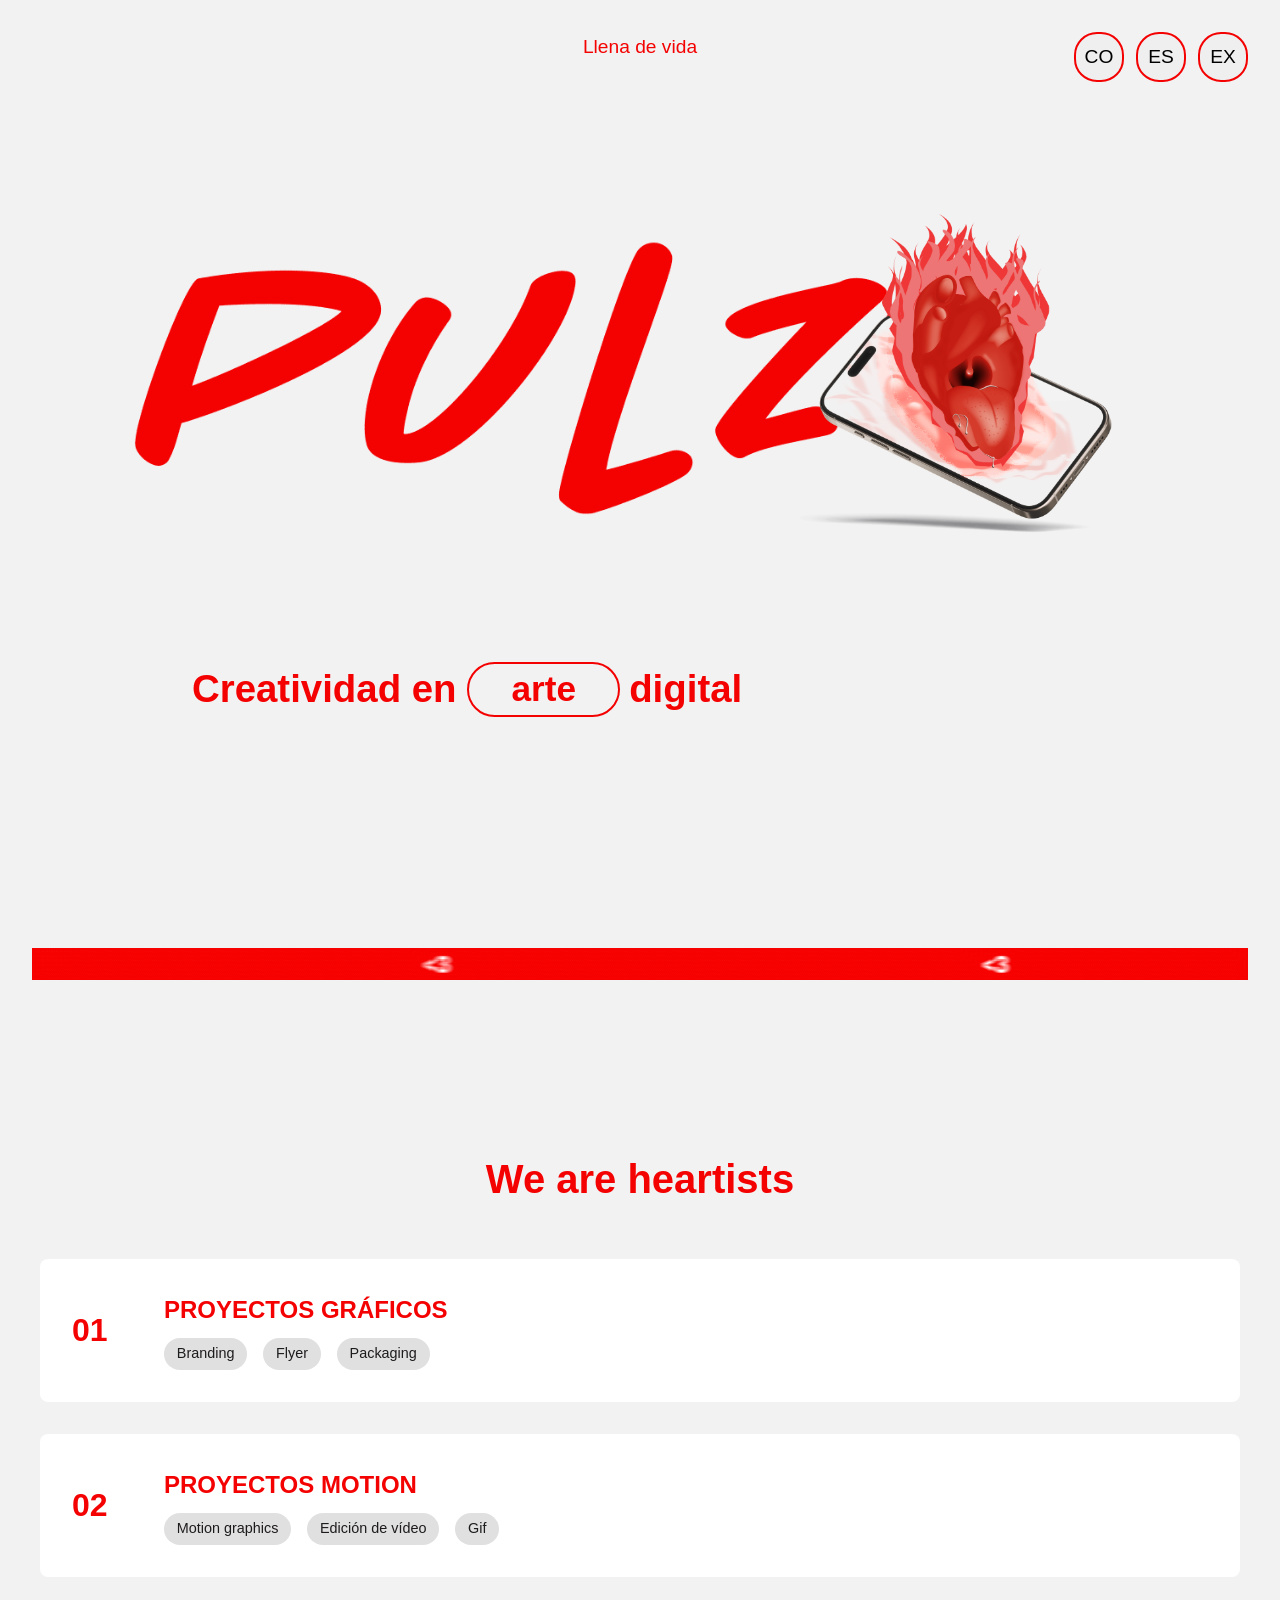
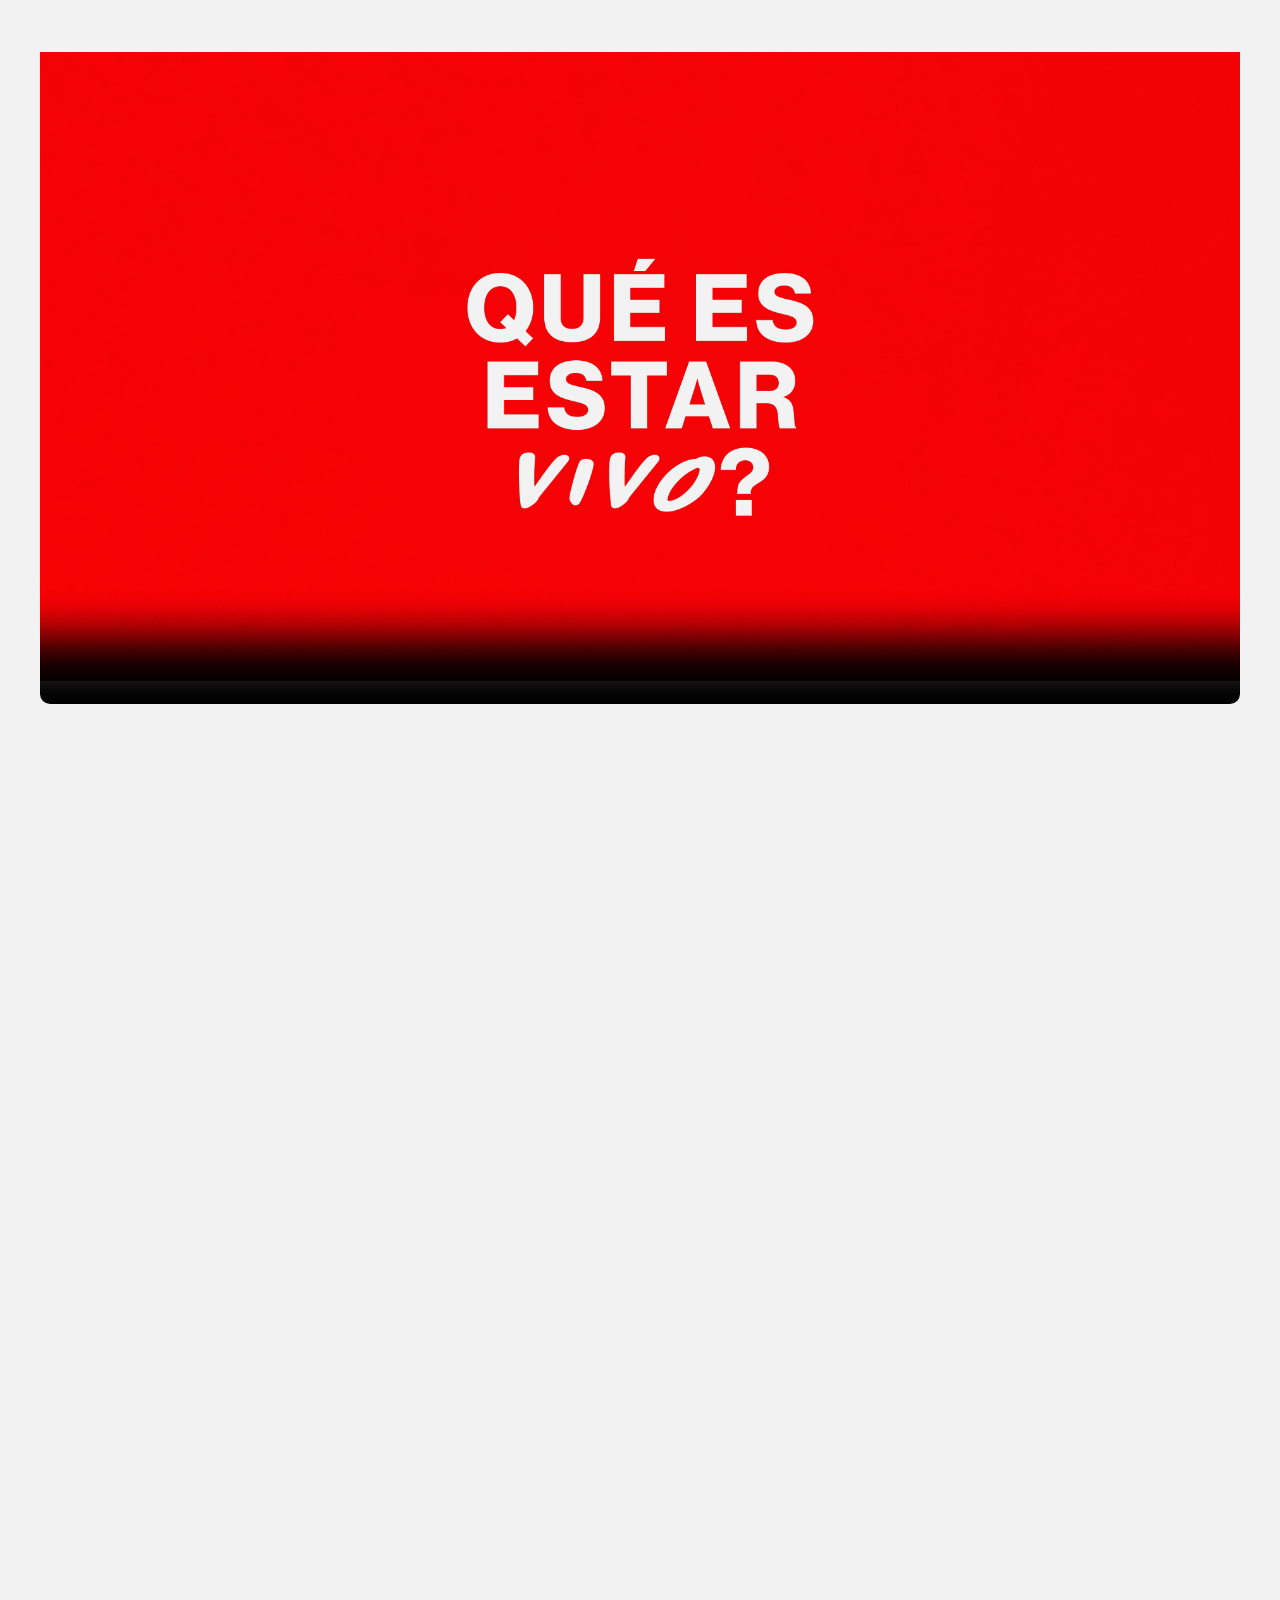
==== commit 23ccbd28: "Update index.html" ====
--- a/index.html
+++ b/index.html
@@ -8,10 +8,6 @@
     <link rel="stylesheet" href="https://use.typekit.net/kub5fxs.css">
     <script type="module" src="https://unpkg.com/@google/model-viewer/dist/model-viewer.min.js"></script>
     <link rel="icon" type="image/png" href="Images/favicon.png">
-
-   <script id="mcjs">
-       !function(c,h,i,m,p){m=c.createElement(h),p=c.getElementsByTagName(h)[0],m.async=1,m.src=i,p.parentNode.insertBefore(m,p)}(document,"script","https://chimpstatic.com/mcjs-connected/js/users/92a1478b9f7de244936eafe18/d93cd52dd8768d21b5d3106ca.js");
-   </script>
 </script>
 </head>
 <body>
@@ -799,6 +795,17 @@
             }
         });
     </script>
-    <script src="script.js"></script>
+    <script id="mcjs">
+    // Esperamos a que la ventana cargue todo para ejecutar Mailchimp
+    window.addEventListener('load', function() {
+        !function(c,h,i,m,p){
+            m=c.createElement(h),
+            p=c.getElementsByTagName(h)[0],
+            m.async=1,
+            m.src=i,
+            p.parentNode.insertBefore(m,p)
+        }(document,"script","https://chimpstatic.com/mcjs-connected/js/users/92a1478b9f7de244936eafe18/d93cd52dd8768d21b5d3106ca.js");
+    });
+</script>
 </body>
 </html> 
--- a/styles.css
+++ b/styles.css
@@ -241,10 +241,10 @@
 }
 @media (max-width: 600px) {
     .palabra-animada {
-        display: inline-block;
-    }
-}
-
+        display: block;
+    }
+}
+  
 .banner-container {
     width: 100%;
     max-width: 100vw;
@@ -676,11 +676,25 @@
     position: relative;
     transform: scale(0.9);
     transform-origin: center;
+    /* animation: slideLeft 5s linear infinite;  <-- ELIMINAR ESTA LÍNEA */
+}
+
+/* 2. Aplicamos la animación al contenedor que envuelve a TODOS los slides */
+.carousel-slides-wrapper {
+    display: flex;
+    gap: 1rem;
+    width: max-content; /* Obliga al contenedor a expandirse según el contenido */
+    animation: infiniteScroll 25s linear infinite; /* Ajusta los segundos a tu gusto */
+}
+
+/* 4. Pausa suave al pasar el mouse */
+.carousel-slides-wrapper:hover {
+    animation-play-state: paused;
 }
 
 .carousel-slide:hover {
     transform: scale(1.05);
-    z-index: 2;
+    z-index: 10; /* Súbelo un poco para que la tarjeta sobresalga bien */
 }
 
 .carousel-slide:hover .slide-title {
@@ -710,35 +724,20 @@
     border-bottom-right-radius: 1.5%;
 }
 
-/* Media queries para carousel */
-/* En desktop: no scrollable, mostrar todos o con paginación */
-@media (min-width: 601px) {
-    .carousel-container {
-        overflow-x: hidden;
-    }
-    
-    .carousel-slide {
-        flex: 0 0 calc(25% - 1rem);
-    }
-}
-
-/* En móvil: scrollable manual */
-@media (max-width: 600px) {
-    .carousel-container {
-        overflow-x: auto;
-    }
-    
-    .carousel-slide {
-        flex: 0 0 80%;
-    }
-}
-
-@keyframes slideLeft {
+/* Asegúrate de que apunte al WRAPPER, que es el que ahora tiene la animación */
+.carousel-slides-wrapper:hover {
+    animation-play-state: paused;
+}
+
+/* 3. Definimos el movimiento para el bloque completo */
+@keyframes infiniteScroll {
     0% {
         transform: translateX(0);
     }
     100% {
-        transform: translateX(-50%);
+        /* Como duplicaste los elementos, al llegar al -50% 
+           el inicio de la segunda tanda está exactamente donde empezó la primera */
+        transform: translateX(calc(-50% - 0.5rem)); /* El 0.5rem compensa la mitad del gap */
     }
 }
 
@@ -1370,4 +1369,4 @@
     margin-top: 30px;
     font-size: 12px;
     color: rgba(255, 255, 255, 0.7);
-}
+}
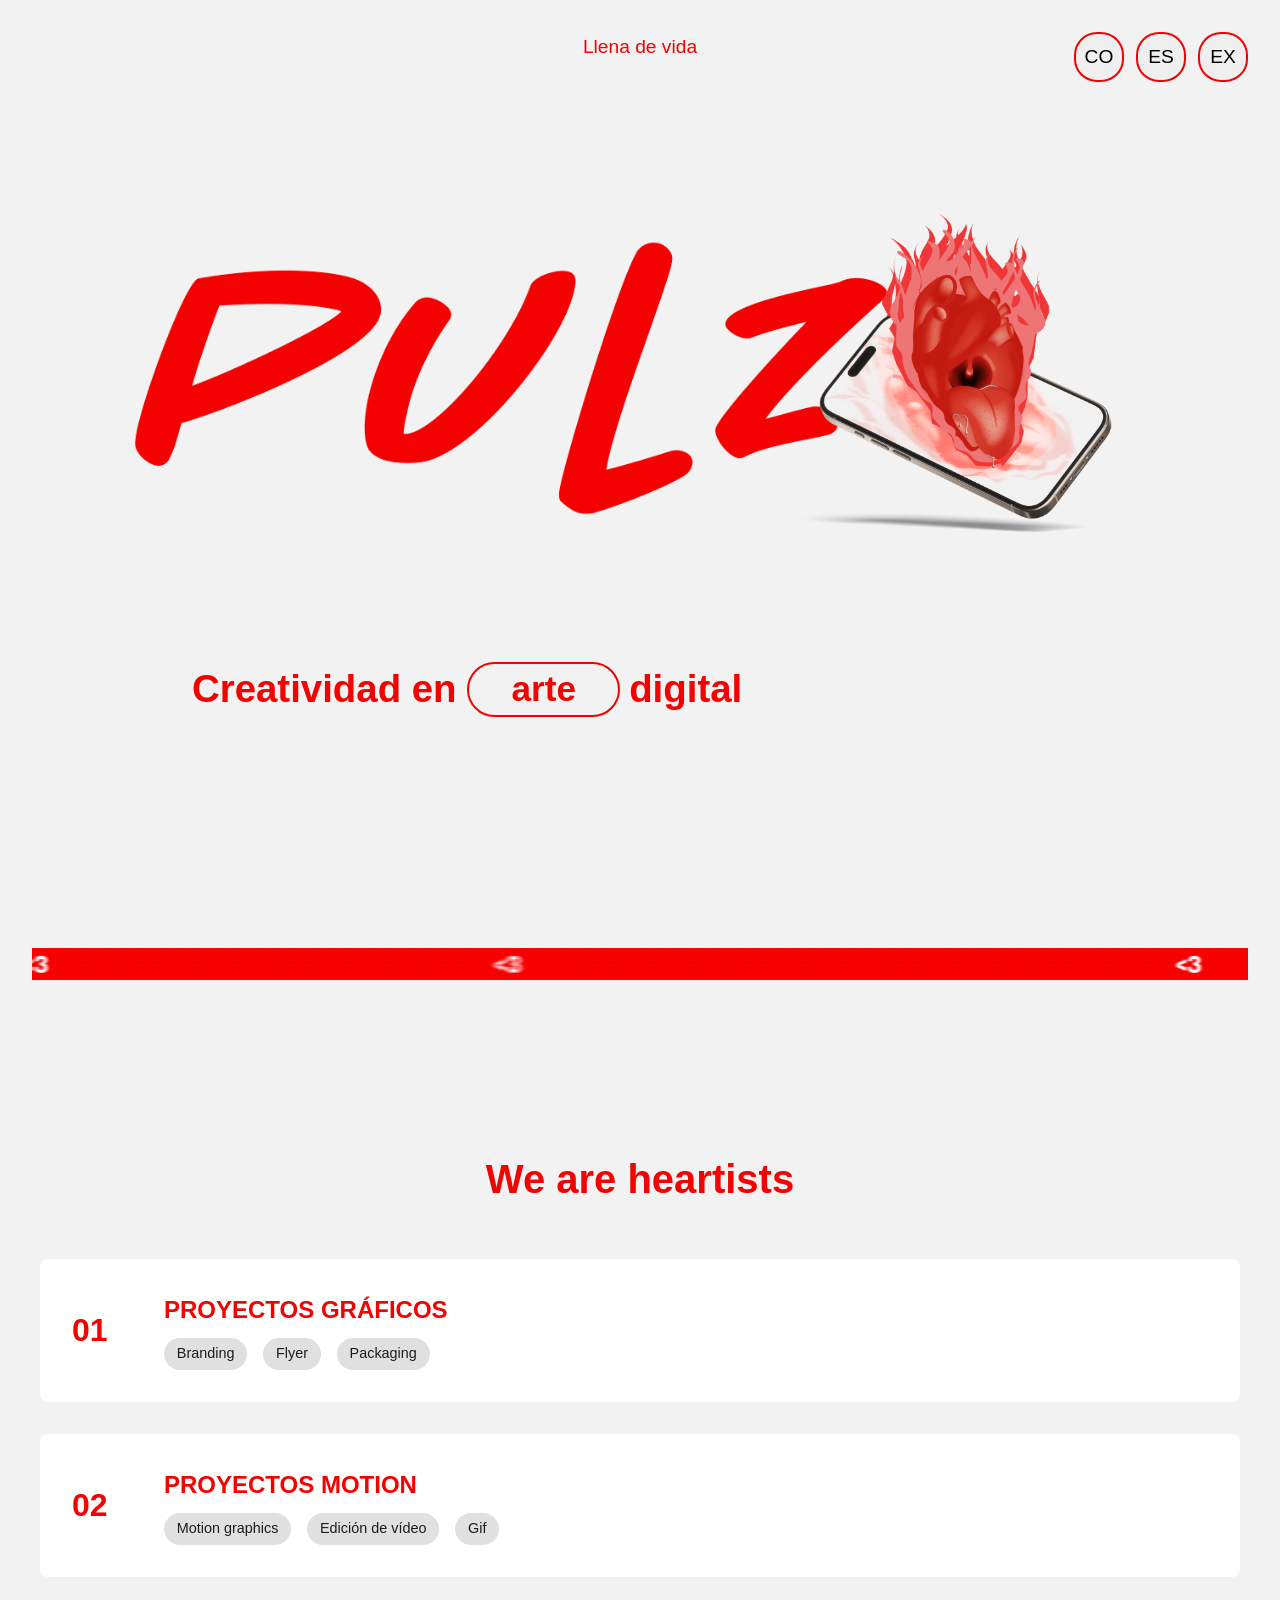
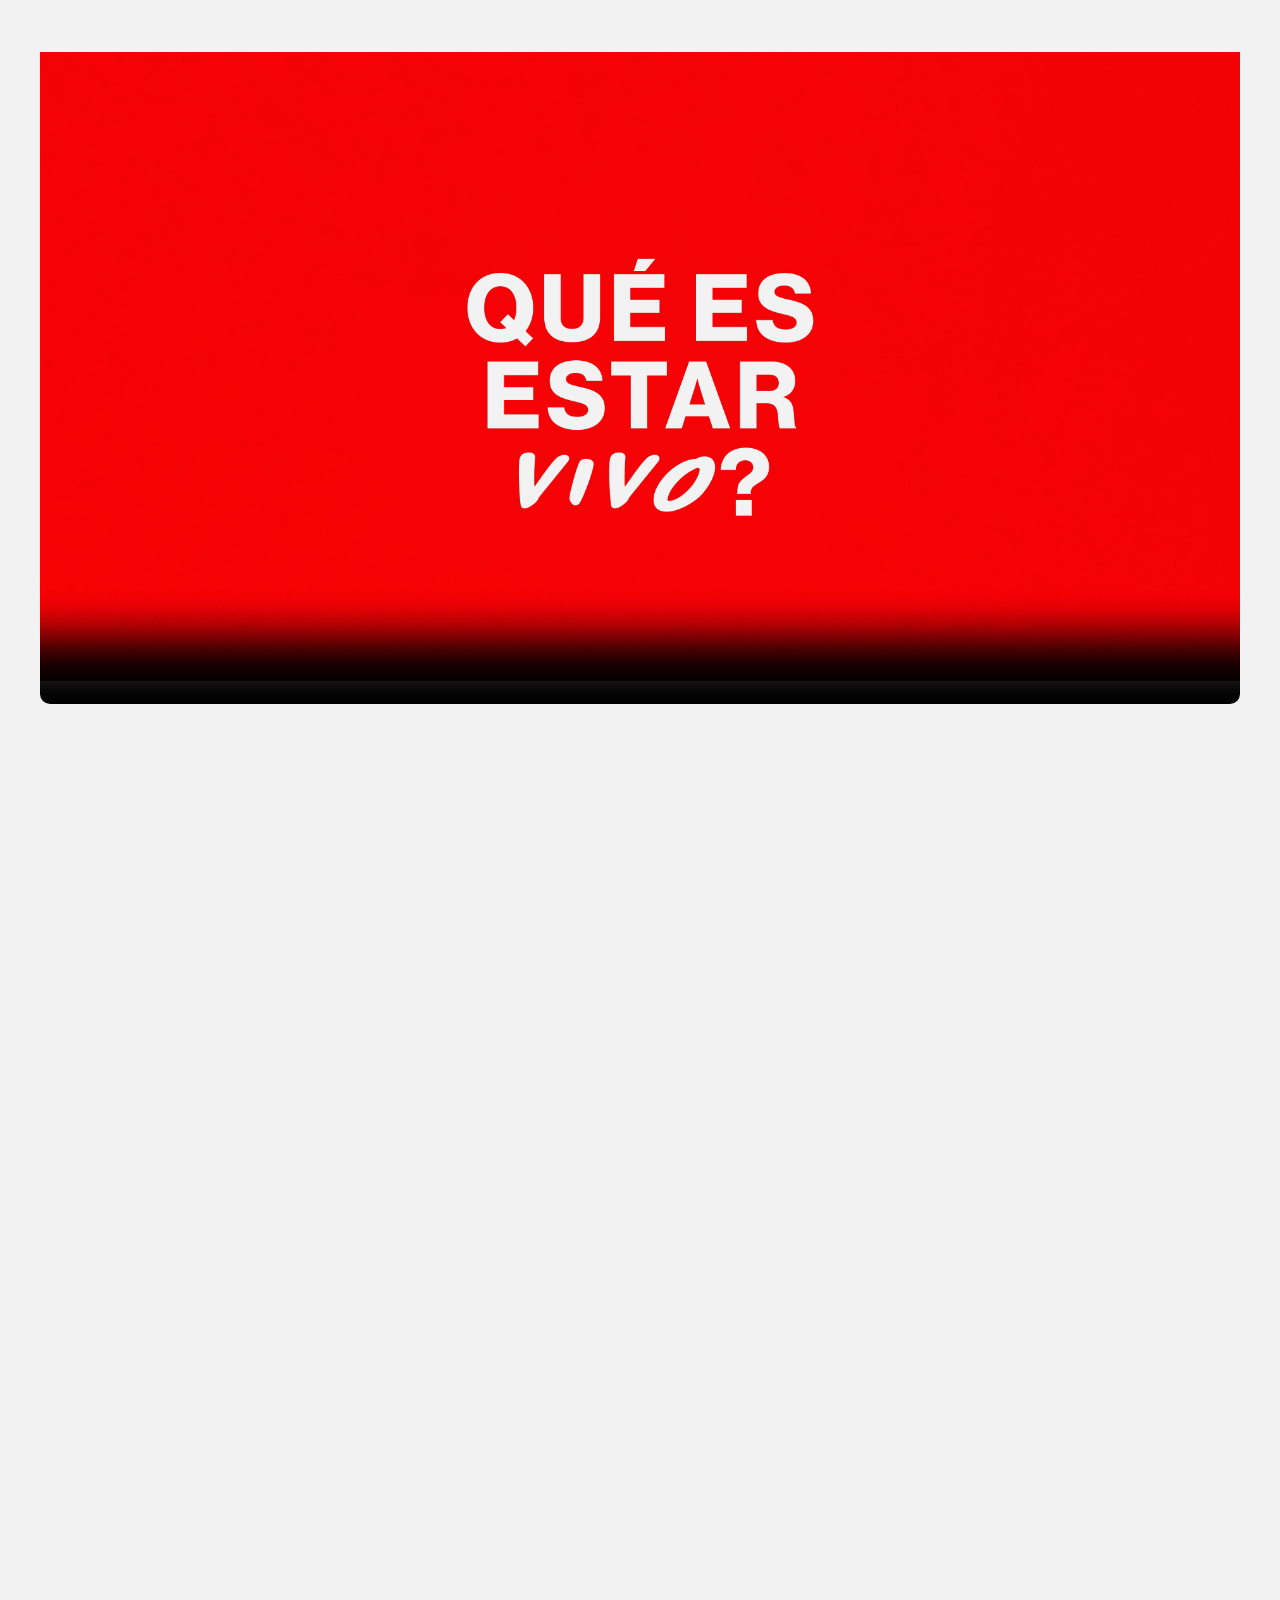
==== commit ca7df4f7: "Update index.html" ====
--- a/index.html
+++ b/index.html
@@ -795,17 +795,8 @@
             }
         });
     </script>
-    <script id="mcjs">
-    // Esperamos a que la ventana cargue todo para ejecutar Mailchimp
-    window.addEventListener('load', function() {
-        !function(c,h,i,m,p){
-            m=c.createElement(h),
-            p=c.getElementsByTagName(h)[0],
-            m.async=1,
-            m.src=i,
-            p.parentNode.insertBefore(m,p)
-        }(document,"script","https://chimpstatic.com/mcjs-connected/js/users/92a1478b9f7de244936eafe18/d93cd52dd8768d21b5d3106ca.js");
-    });
-</script>
+ <script id="mcjs">
+     !function(c,h,i,m,p){m=c.createElement(h),p=c.getElementsByTagName(h)[0],m.async=1,m.src=i,p.parentNode.insertBefore(m,p)}(document,"script","https://chimpstatic.com/mcjs-connected/js/users/92a1478b9f7de244936eafe18/d93cd52dd8768d21b5d3106ca.js");
+ </script>
 </body>
 </html> 
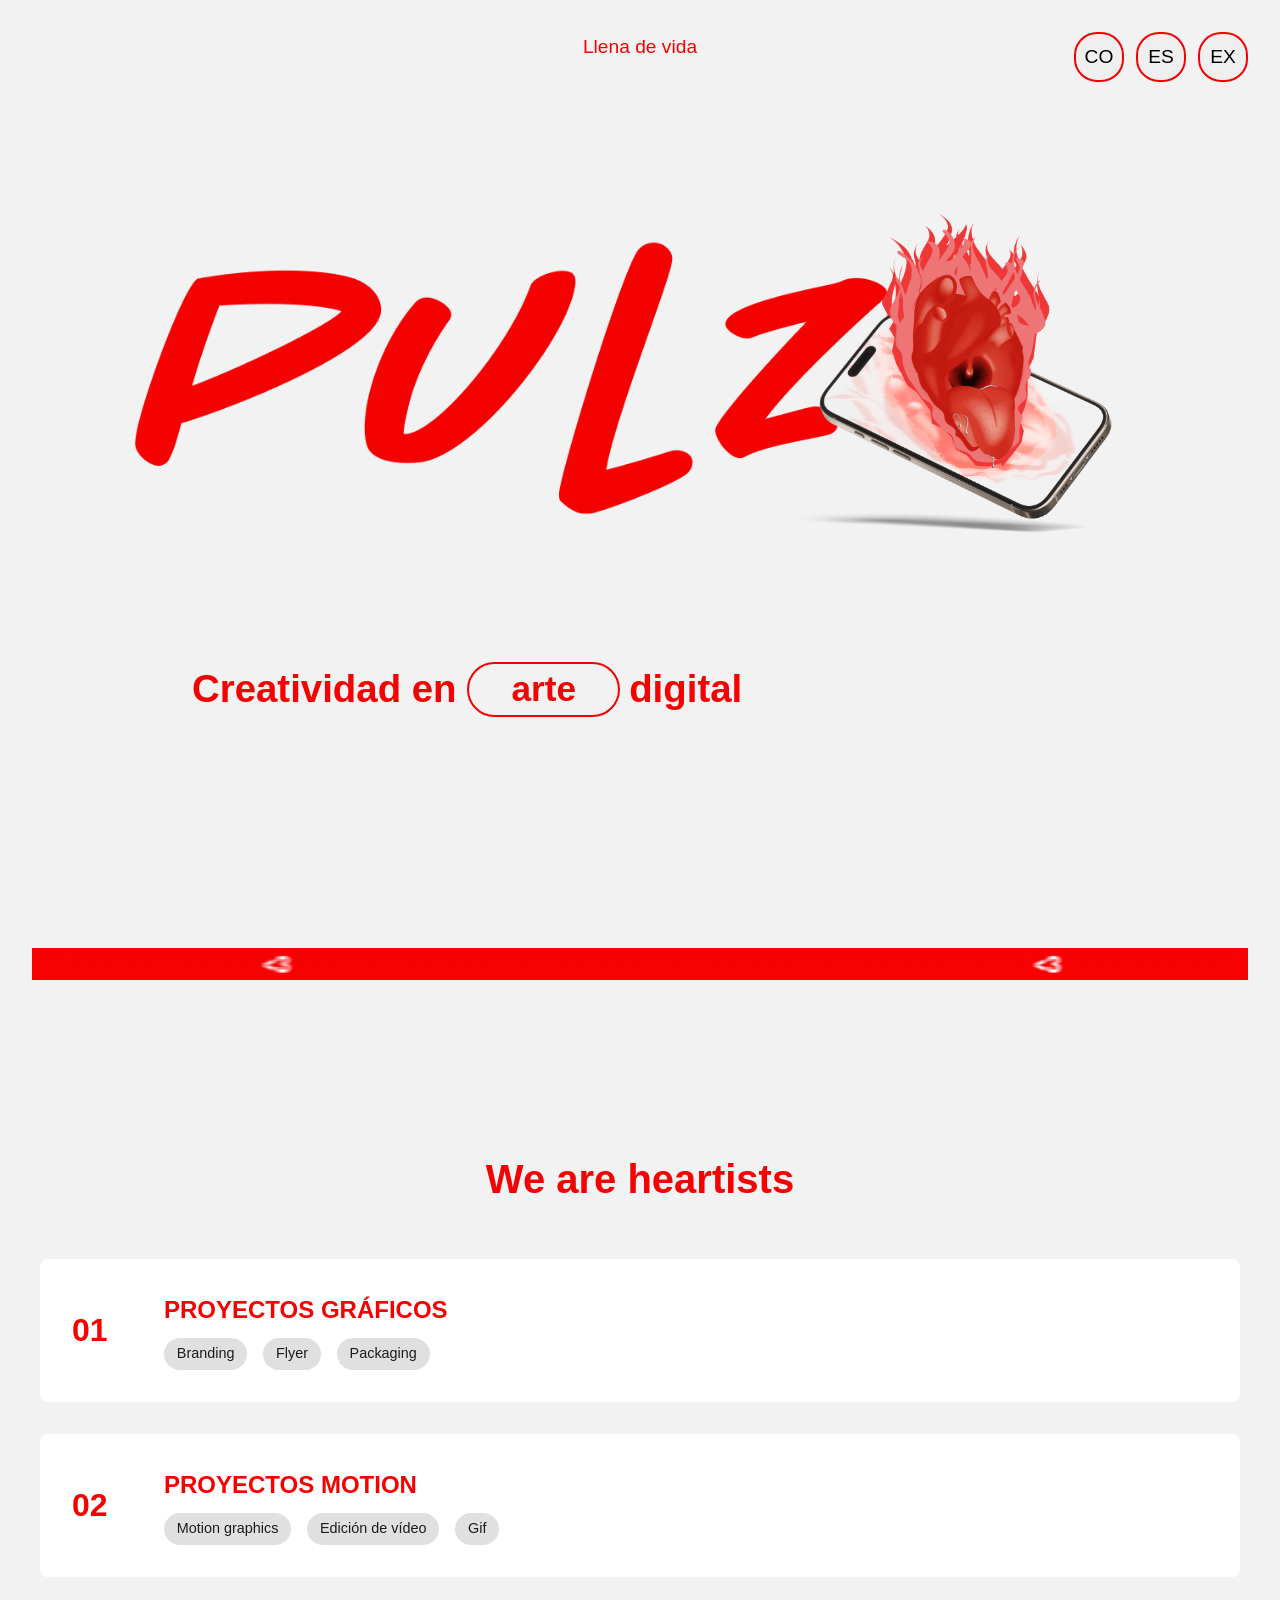
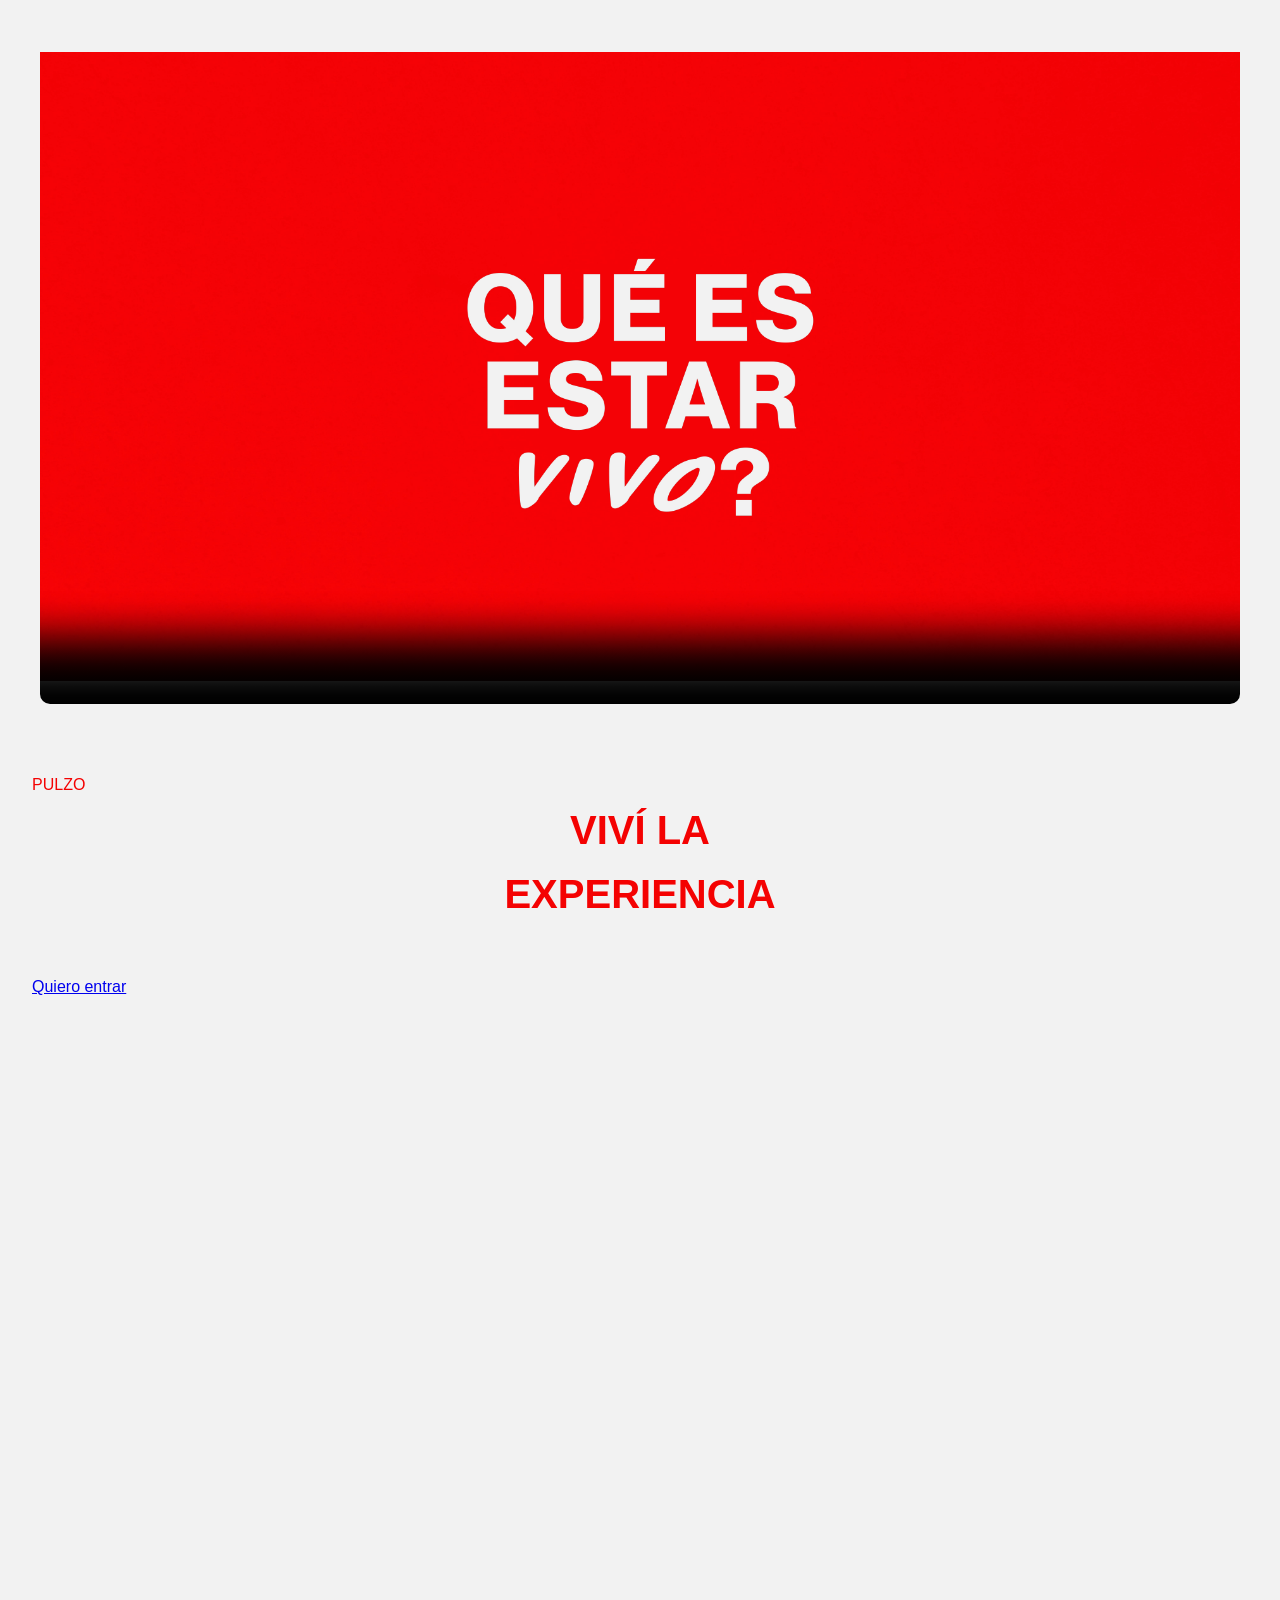
==== commit c2a641ea: "Update index.html" ====
--- a/index.html
+++ b/index.html
@@ -208,6 +208,17 @@
                       </video>
                 </div>
             </div>
+            
+            <div class="contenedor-newsletter">
+                <div class="newsletter-content">
+        
+                    <span class="newsletter-logo-text">PULZO</span>
+
+                    <h2 class="newsletter-title">VIVÍ LA<br>EXPERIENCIA</h2>
+
+                    <a href="newsletter.html" class="btn-newsletter" target="_blank">Quiero entrar</a>
+        
+            </div>
         </section>
     </main>
 
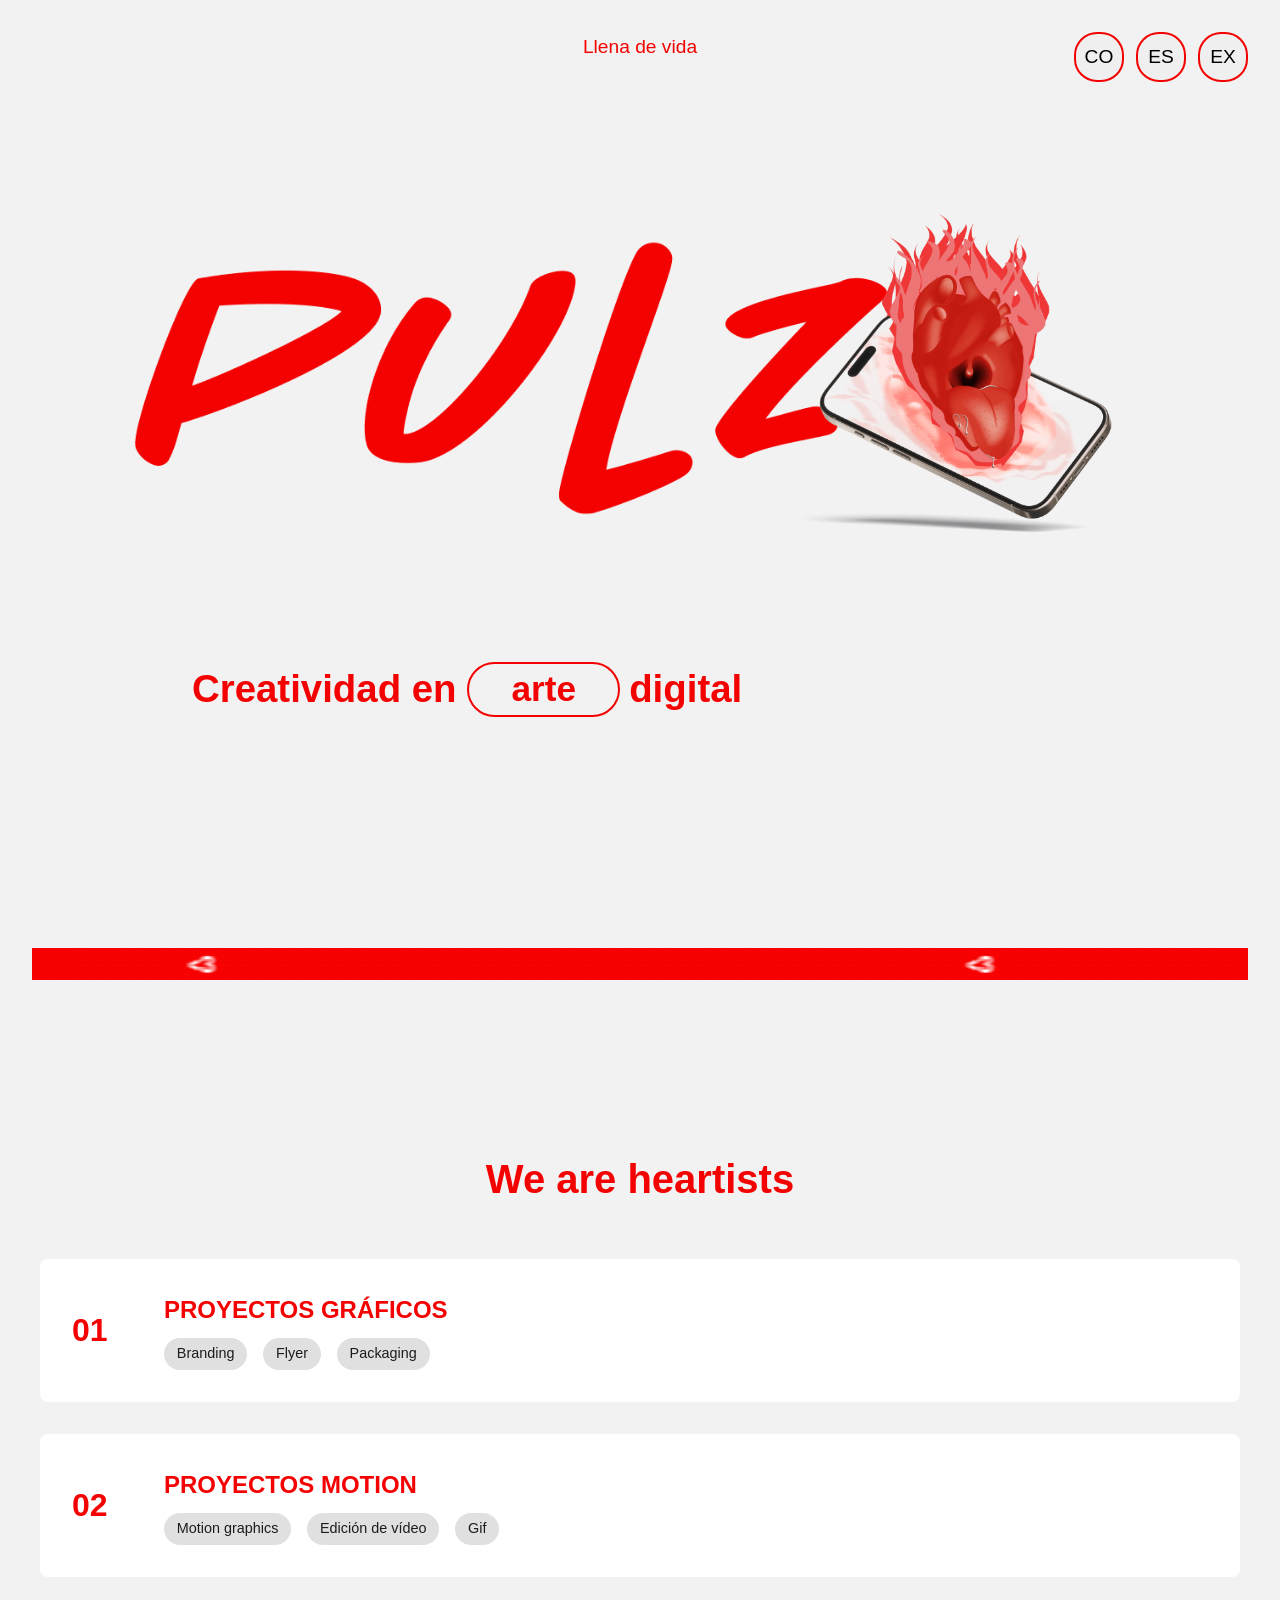
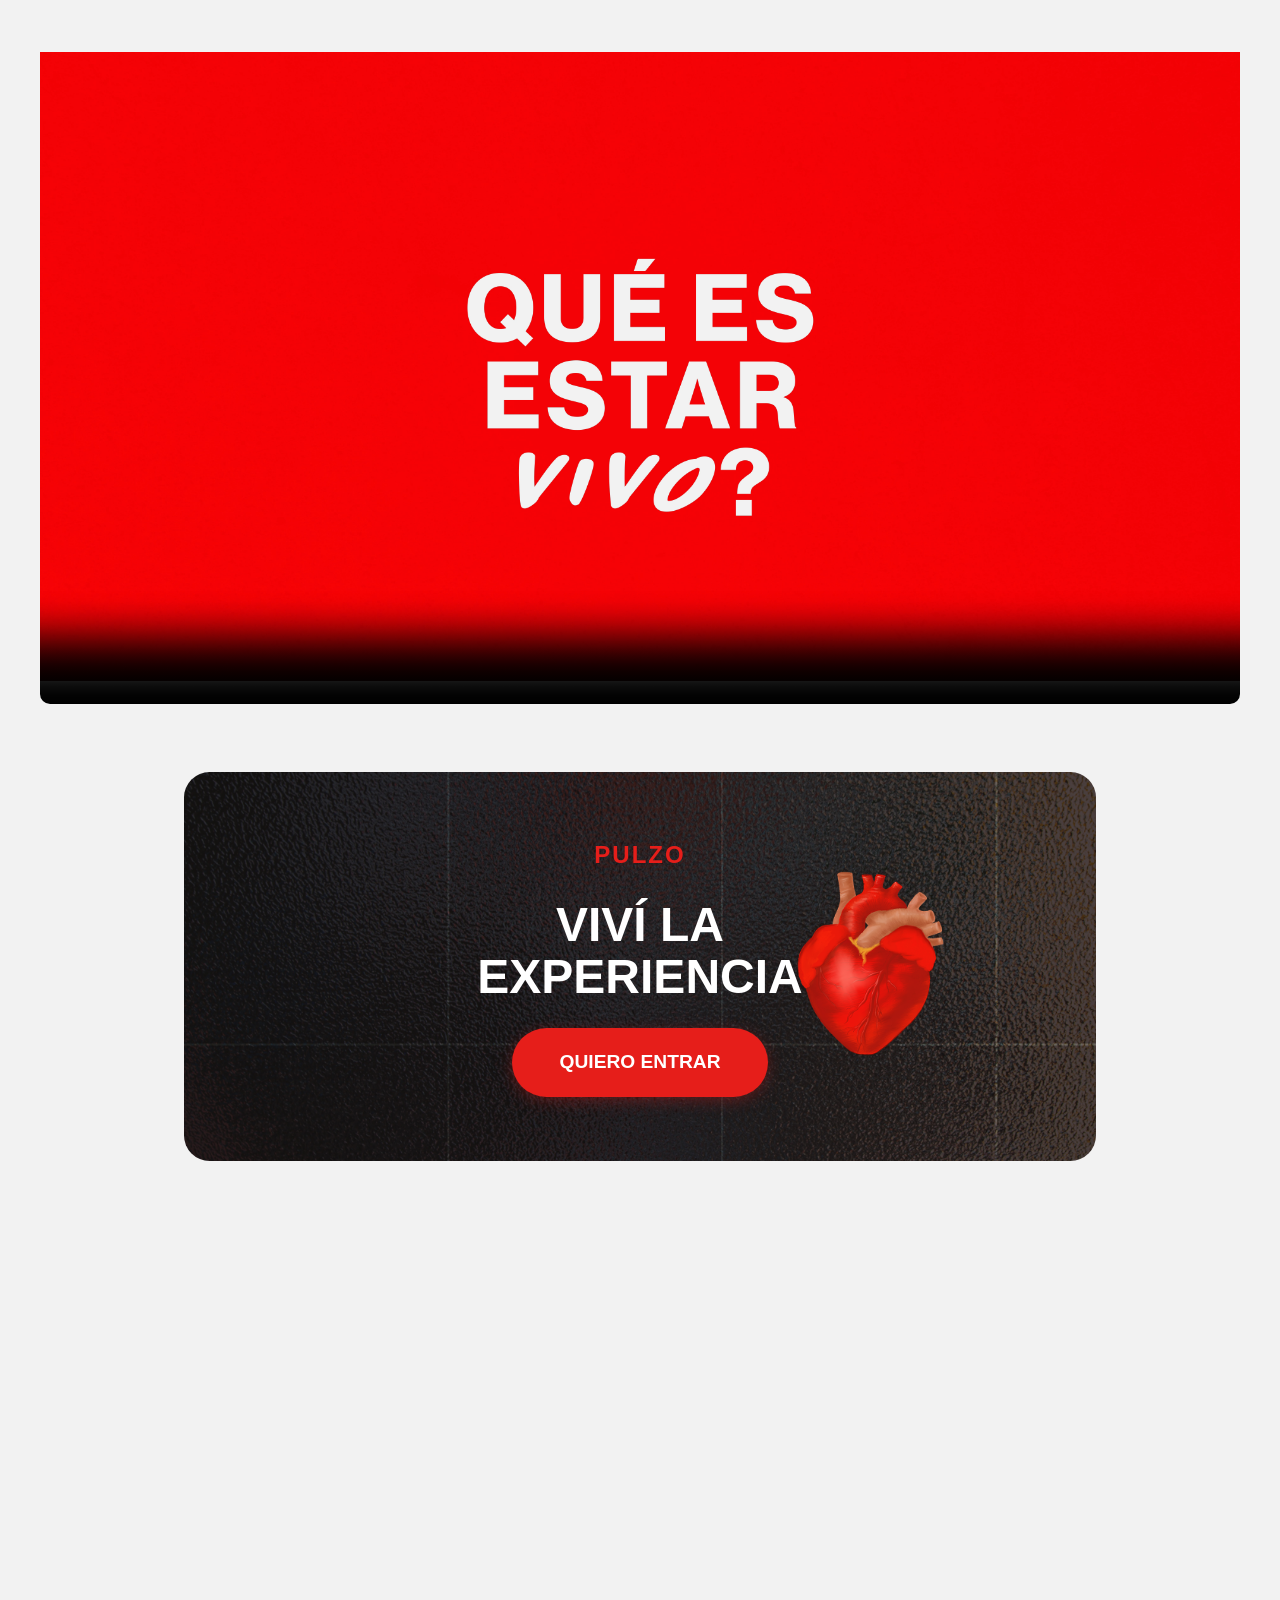
==== commit e744626f: "Update index.html" ====
--- a/index.html
+++ b/index.html
@@ -8,6 +8,16 @@
     <link rel="stylesheet" href="https://use.typekit.net/kub5fxs.css">
     <script type="module" src="https://unpkg.com/@google/model-viewer/dist/model-viewer.min.js"></script>
     <link rel="icon" type="image/png" href="Images/favicon.png">
+
+    <!-- MailerLite Universal -->
+<script>
+    (function(w,d,e,u,f,l,n){w[f]=w[f]||function(){(w[f].q=w[f].q||[])
+    .push(arguments);},l=d.createElement(e),l.async=1,l.src=u,
+    n=d.getElementsByTagName(e)[0],n.parentNode.insertBefore(l,n);})
+    (window,document,'script','https://assets.mailerlite.com/js/universal.js','ml');
+    ml('account', '2212803');
+</script>
+<!-- End MailerLite Universal -->
 </script>
 </head>
 <body>
--- a/styles.css
+++ b/styles.css
@@ -1013,6 +1013,99 @@
     font-size: 2.4rem;
     font-weight: 600;
     margin-top: 0;
+}
+
+
+/* === ESTILOS DEL BANNER PRE-FOOTER PULZO === */
+
+/* 1. Contenedor principal (El banner en sí) */
+.contenedor-newsletter {
+    background: url('Images/banner\ experiencia.png') no-repeat center center;
+    background-size: cover;
+    margin: auto;
+    padding: 4rem 1rem; /* Espaciado generoso arriba/abajo, un poco a los lados */
+    text-align: center; /* Centra todo el contenido */
+    width: 75%;
+    display: flex;
+    justify-content: center;
+    align-items: center;
+    border-radius: 2vw; /* Línea redondeado */
+}
+
+/* Contenedor interno para limitar el ancho y centrar */
+.newsletter-content {
+    max-width: 600px; /* Ancho máximo para que el texto no se estire demasiado */
+    width: 100%;
+    display: flex;
+    flex-direction: column;
+    align-items: center;
+    gap: 1.5rem; /* Espacio uniforme entre los elementos (logo, título, botón) */
+}
+
+/* 2. Estilo del Logo (Texto estilizado) */
+.newsletter-logo-text {
+    color: #E61E1A; /* Rojo Pulzo */
+    font-family: 'Helvetica Neue', Arial, sans-serif; /* O la fuente cursiva que uses */
+    font-size: 1.5rem;
+    font-weight: bold;
+    text-transform: uppercase;
+    letter-spacing: 2px;
+}
+
+/* Si usas imagen para el logo, usa este estilo: */
+.newsletter-logo {
+    max-width: 120px;
+    height: auto;
+}
+
+/* 3. Estilo del Título (VIVÍ LA EXPERIENCIA) */
+.newsletter-title {
+    color: white;
+    font-family: 'Helvetica Neue', Arial, sans-serif; /* Sans-serif fuerte y limpia */
+    font-size: 3rem; /* Tamaño grande y de impacto */
+    font-weight: 900; /* Extra bold */
+    line-height: 1.1; /* Interlineado ajustado */
+    margin: 0;
+    text-transform: uppercase; /* Todo en mayúsculas */
+}
+
+/* Ajuste para pantallas pequeñas (móviles) */
+@media (max-width: 768px) {
+    .contenedor-newsletter {
+    width: 85%;
+    }
+    .newsletter-title {
+        font-size: 2.2rem; /* Reducimos el tamaño en móviles */
+    }
+}
+
+/* 4. Estilo de TU botón original (.btn-newsletter) */
+.contenedor-newsletter .btn-newsletter {
+    display: inline-block;
+    background-color: #E61E1A; /* Rojo Pulzo */
+    color: white;
+    font-family: 'Helvetica Neue', Arial, sans-serif;
+    font-size: 1.2rem;
+    font-weight: bold;
+    text-transform: uppercase;
+    padding: 1.2rem 3rem; /* Espaciado interno para hacerlo grande */
+    border-radius: 50px; /* Bordes completamente redondeados como en la imagen */
+    text-decoration: none; /* Quitamos el subrayado del enlace */
+    transition: background-color 0.3s ease, transform 0.2s ease; /* Animaciones suaves */
+    border: none;
+    cursor: pointer;
+    box-shadow: 0 4px 15px rgba(230, 30, 26, 0.3); /* Sombra sutil roja */
+}
+
+/* Efecto Hover (al pasar el mouse) */
+.contenedor-newsletter .btn-newsletter:hover {
+    background-color: #c41916; /* Rojo un poco más oscuro */
+    transform: translateY(-2px); /* Se levanta sutilmente */
+}
+
+/* Efecto Active (al hacer clic) */
+.contenedor-newsletter .btn-newsletter:active {
+    transform: translateY(1px); /* Se hunde sutilmente */
 }
 
 /* Módulo de exploración */
@@ -1206,8 +1299,9 @@
 }
 
 /* Newsletter */
-/* --- ESTILOS DEL FONDO (Ajustalo a tu gusto) --- */
-/* Para replicar el fondo rojo/negro de la imagen, podemos usar un degradado radial */
+/* --- ESTILOS DEL FONDO PRINCIPAL --- */
+/* Newsletter PULZO */
+
 /* --- ESTILOS DEL FONDO PRINCIPAL --- */
 #suscripcion {
     position: relative;
@@ -1217,7 +1311,7 @@
     min-height: 100vh;
     background: url('Images/fondo\ newsletter.png') no-repeat center center / cover;
     overflow: hidden;
-    background-color: #000; /* Color de respaldo para que no se vea blanco si falla la foto */
+    background-color: #000; 
 }
 
 .sparkles-layer {
@@ -1231,34 +1325,27 @@
 
 .sparkle {
     position: absolute;
-    /* 1. LOS AGRANDAMOS: Subimos de 40px a 80px (o lo que prefieras) */
     width: 80px;  
     height: 80px;
-    
     background: url('Images/sparkle.png') no-repeat center / contain;
     filter: drop-shadow(0 0 8px rgba(255, 255, 255, 0.6));
-    
     opacity: 0;
     transform: scale(0);
-    
-    /* 2. MÁS RÁPIDO: Bajamos de 6s a 3s para que el ciclo sea más ágil */
     animation: scalingSparkle 3s ease-in-out infinite;
 }
 
-/* --- ANIMACIÓN MÁS DINÁMICA --- */
 @keyframes scalingSparkle {
     0%, 100% {
         transform: scale(0) rotate(-10deg);
         opacity: 0;
     }
     50% {
-        /* 3. MÁS ESCALA: Que crezca un poco más para que destaque */
         transform: scale(1.3) rotate(20deg); 
         opacity: 0.9;
     }
 }
 
-/* --- POSICIONES DE LOS 7 DESTELLOS --- */
+/* POSICIONES DE LOS DESTELLOS */
 .s1 { top: 15%; left: 10%; animation-delay: 0s; }
 .s2 { top: 25%; left: 80%; animation-delay: 1s; }
 .s3 { top: 70%; left: 15%; animation-delay: 2s; }
@@ -1267,40 +1354,21 @@
 .s6 { top: 40%; left: 90%; animation-delay: 4s; }
 .s7 { top: 60%; left: 40%; animation-delay: 2.5s; }
 
-/* --- ANIMACIÓN DE ESCALA Y APARICIÓN --- */
-@keyframes scalingSparkle {
-    0%, 100% {
-        transform: scale(0);
-        opacity: 0;
-    }
-    50% {
-        transform: scale(1.2); /* Crece un poquito más del original */
-        opacity: 0.8;          /* No llega a ser totalmente opaco para ser sutil */
-    }
-}
-
 /* --- ESTILOS DE LA TARJETA "GLASS" --- */
 .glass-card {
-    background: rgba(255, 255, 255, 0.05); /* Fondo muy semi-transparente */
-    border-radius: 20px; /* Bordes redondeados */
+    background: rgba(255, 255, 255, 0.05); 
+    border-radius: 20px; 
     padding: 40px;
     width: 90%;
     max-width: 450px;
-    box-shadow: 0 8px 32px 0 rgba(0, 0, 0, 0.37); /* Sombra suave */
-    
-    /* --- EL TRUCO DEL EFECTO GLASS --- */
-    backdrop-filter: blur(10px); /* Desenfoque del fondo */
-    -webkit-backdrop-filter: blur(10px); /* Para compatibilidad con Safari */
-    
-    /* --- BORDE SUTIL --- */
-    border: 1px solid rgba(255, 255, 255, 0.1); 
-    
-    /* Centrado del contenido dentro de la tarjeta */
+    box-shadow: 0 8px 32px 0 rgba(0, 0, 0, 0.37); 
+    backdrop-filter: blur(10px); 
+    -webkit-backdrop-filter: blur(10px); 
+    border: 1px solid rgba(255, 255, 255, 0.1);  
     text-align: center;
-    color: #fff; /* Texto blanco para toda la tarjeta */
-}
-
-/* --- ESTILOS DE LA CABECERA DE LA TARJETA --- */
+    color: #fff; 
+}
+
 .card-header {
     display: flex;
     justify-content: space-between;
@@ -1308,45 +1376,47 @@
     margin-bottom: 20px;
 }
 
-/* --- ESTILOS DE LOS TÍTULOS Y SUBTÍTULOS --- */
 h2 {
     font-size: 24px;
     margin-bottom: 30px;
     font-weight: 700;
 }
 
-/* --- ESTILOS DE LOS CAMPOS DE ENTRADA (INPUTS) --- */
+/* --- CAMBIOS PARA MAILERLITE --- */
+
 .mc-field-group {
     margin-bottom: 20px;
-    text-align: left; /* Etiquetas a la izquierda */
-}
-
-#mc_embed_signup label {
+    text-align: left; 
+}
+
+/* Cambiamos #mc_embed_signup por el ID de MailerLite */
+#mlb2-38824510 label {
     display: block;
     font-size: 14px;
     margin-bottom: 8px;
-}
-
-#mc_embed_signup input {
+    color: #fff;
+}
+
+#mlb2-38824510 input {
     width: 100%;
     padding: 12px;
-    background: rgba(255, 255, 255, 0.1); /* Fondo semi-transparente */
+    background: rgba(255, 255, 255, 0.1); 
     border: 1px solid rgba(255, 255, 255, 0.2); 
     border-radius: 8px;
-    color: #fff; /* Texto blanco dentro del input */
+    color: #fff; 
     font-family: inherit;
-    box-sizing: border-box; /* Importante para que el padding no ensanche */
-}
-
-#mc_embed_signup input::placeholder {
-    color: rgba(255, 255, 255, 0.5); /* Placeholder más tenue */
-}
-
-/* --- ESTILOS DEL BOTÓN DE SUSCRIPCIÓN --- */
-#mc-embedded-subscribe {
+    box-sizing: border-box; 
+}
+
+#mlb2-38824510 input::placeholder {
+    color: rgba(255, 255, 255, 0.5); 
+}
+
+/* Estilo para el botón de suscripción (type="submit") */
+#mlb2-38824510 .button {
     width: 100%;
     padding: 15px;
-    background-color: #e62117; /* Rojo vibrante */
+    background-color: #e62117; /* Tu rojo vibrante */
     color: #fff;
     border: none;
     border-radius: 50px;
@@ -1354,19 +1424,22 @@
     font-weight: 700;
     cursor: pointer;
     transition: background-color 0.3s ease, transform 0.1s ease;
-}
-
-#mc-embedded-subscribe:hover {
-    background-color: #a6120b; /* Rojo más oscuro al hover */
-}
-
-#mc-embedded-subscribe:active {
-    transform: scale(0.98); /* Efecto de clic */
-}
-
-/* --- ESTILOS DEL PIE DE PÁGINA DE LA TARJETA --- */
+    /* Reset de estilos por defecto de MailerLite */
+    display: block;
+    appearance: none;
+    -webkit-appearance: none;
+}
+
+#mlb2-38824510 .button:hover {
+    background-color: #a6120b; 
+}
+
+#mlb2-38824510 .button:active {
+    transform: scale(0.98); 
+}
+
 .card-footer {
     margin-top: 30px;
     font-size: 12px;
     color: rgba(255, 255, 255, 0.7);
-}+}
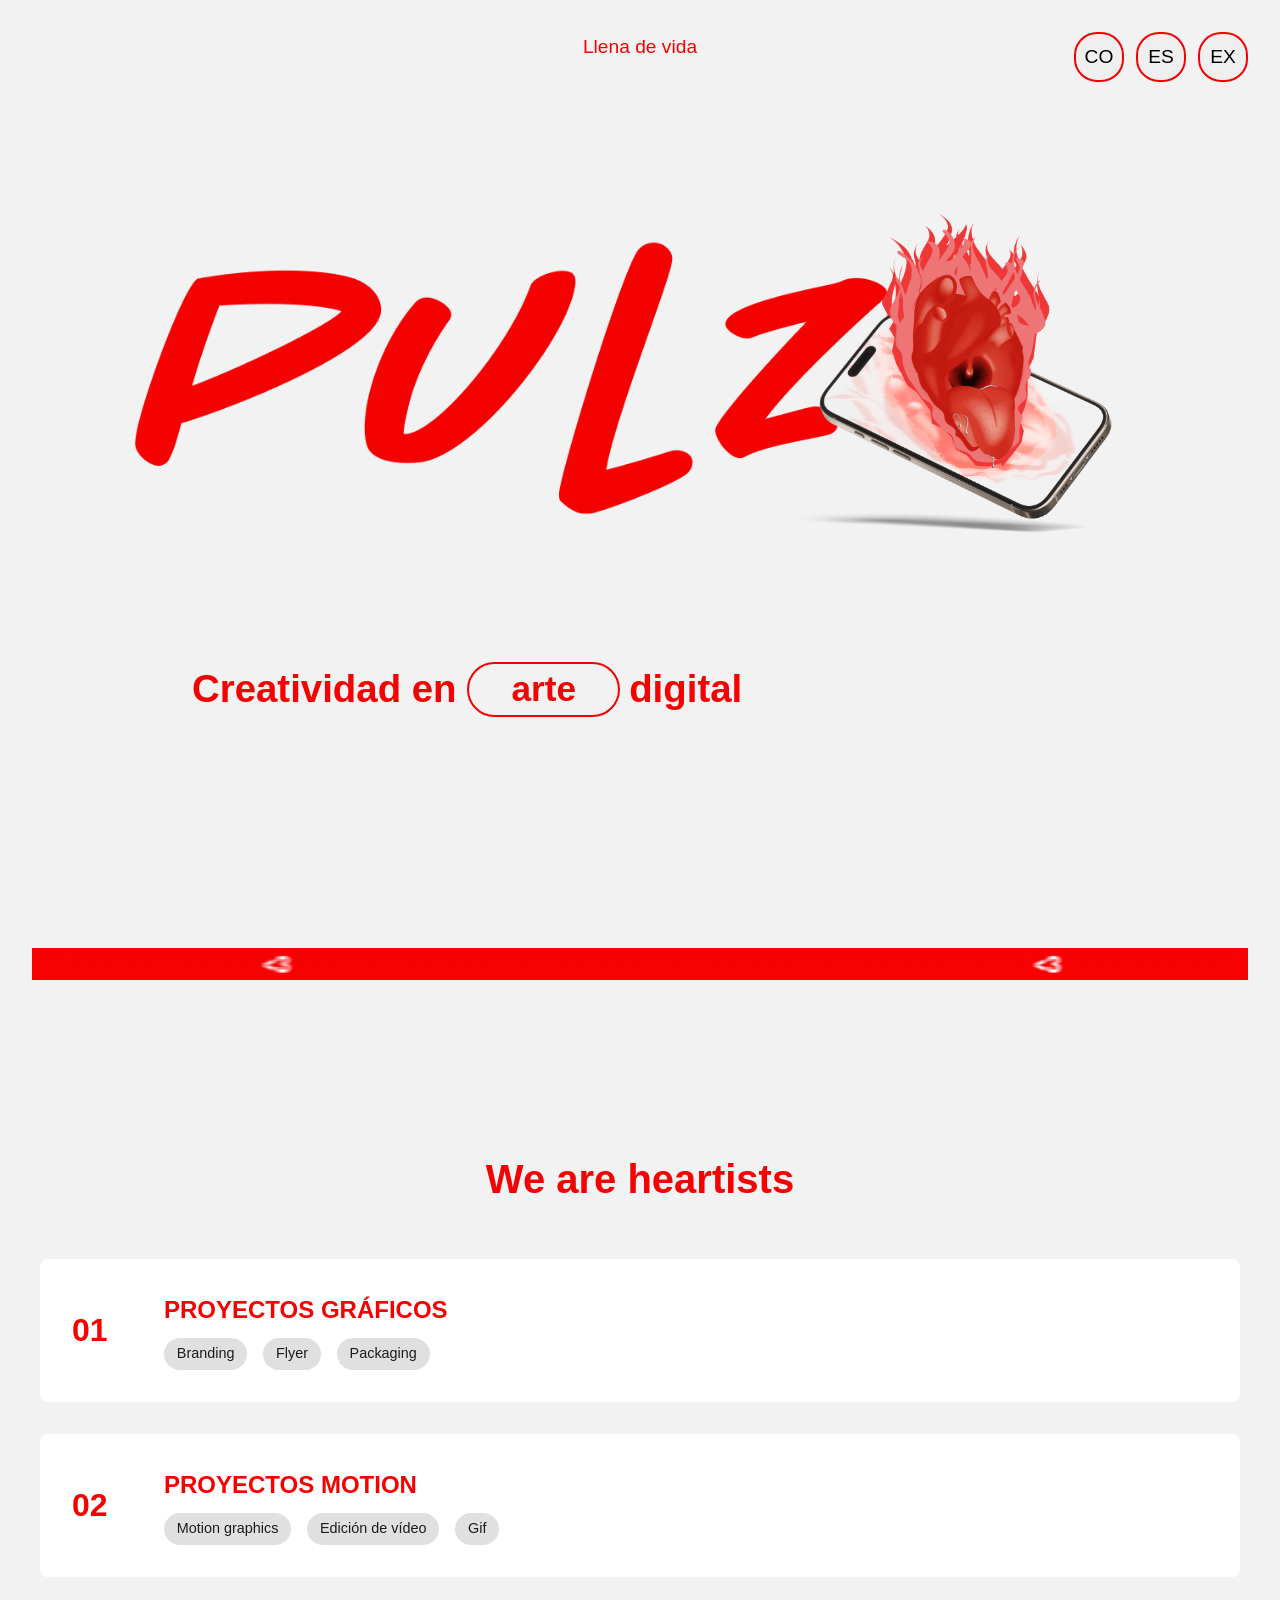
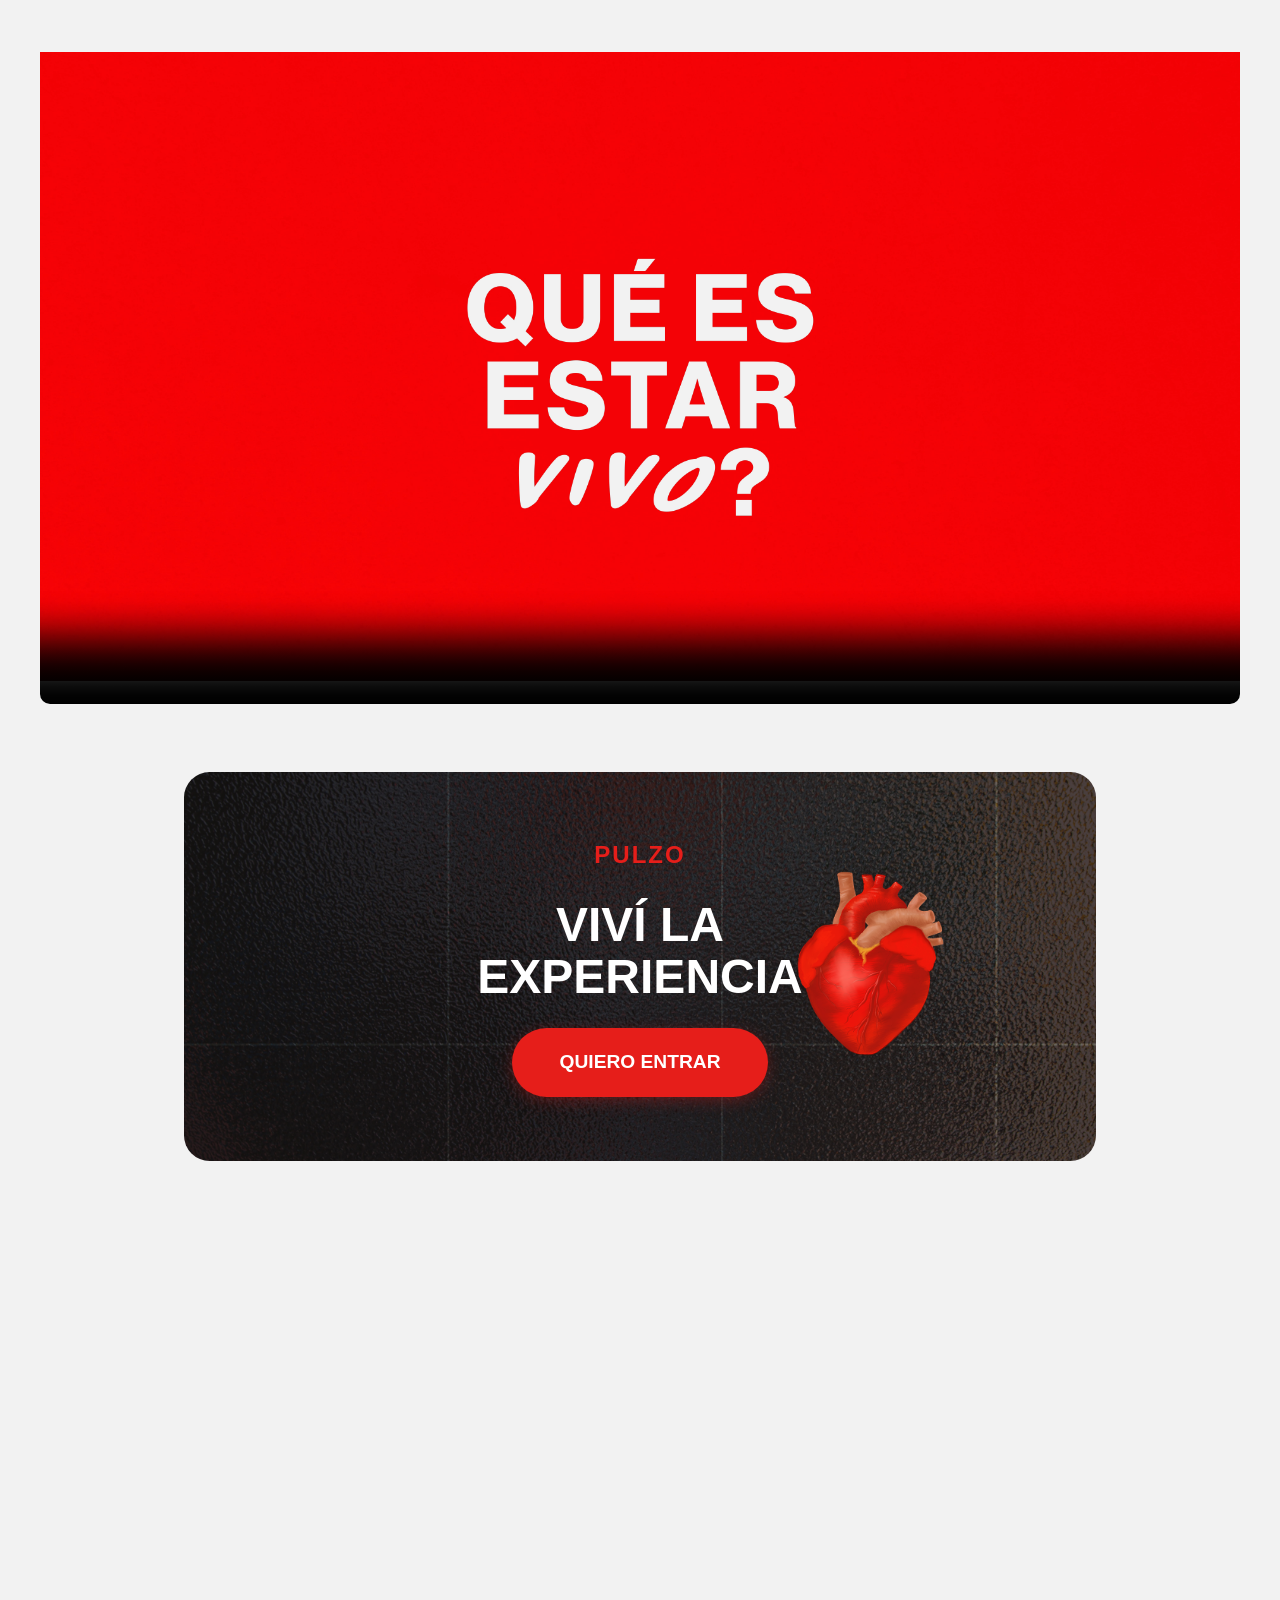
==== commit e1488da4: "Update index.html" ====
--- a/index.html
+++ b/index.html
@@ -8,16 +8,6 @@
     <link rel="stylesheet" href="https://use.typekit.net/kub5fxs.css">
     <script type="module" src="https://unpkg.com/@google/model-viewer/dist/model-viewer.min.js"></script>
     <link rel="icon" type="image/png" href="Images/favicon.png">
-
-    <!-- MailerLite Universal -->
-<script>
-    (function(w,d,e,u,f,l,n){w[f]=w[f]||function(){(w[f].q=w[f].q||[])
-    .push(arguments);},l=d.createElement(e),l.async=1,l.src=u,
-    n=d.getElementsByTagName(e)[0],n.parentNode.insertBefore(l,n);})
-    (window,document,'script','https://assets.mailerlite.com/js/universal.js','ml');
-    ml('account', '2212803');
-</script>
-<!-- End MailerLite Universal -->
 </script>
 </head>
 <body>
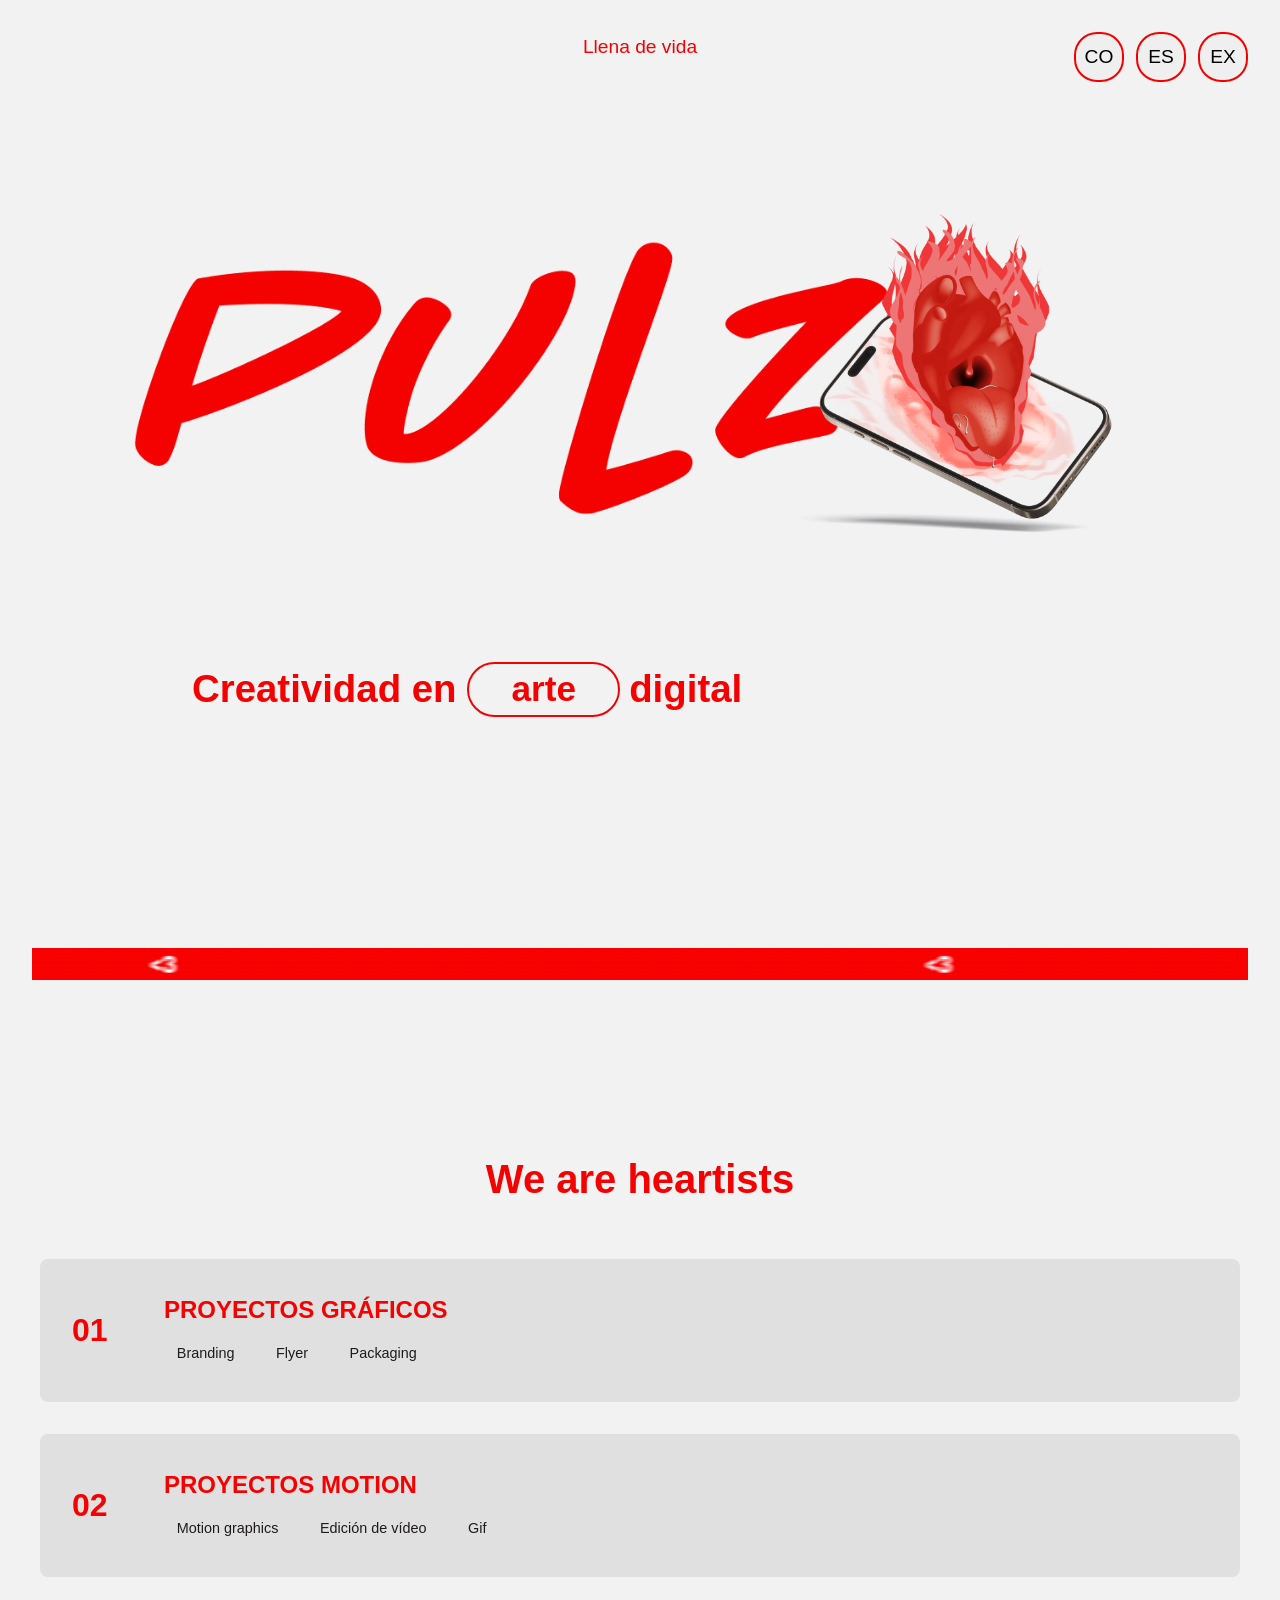
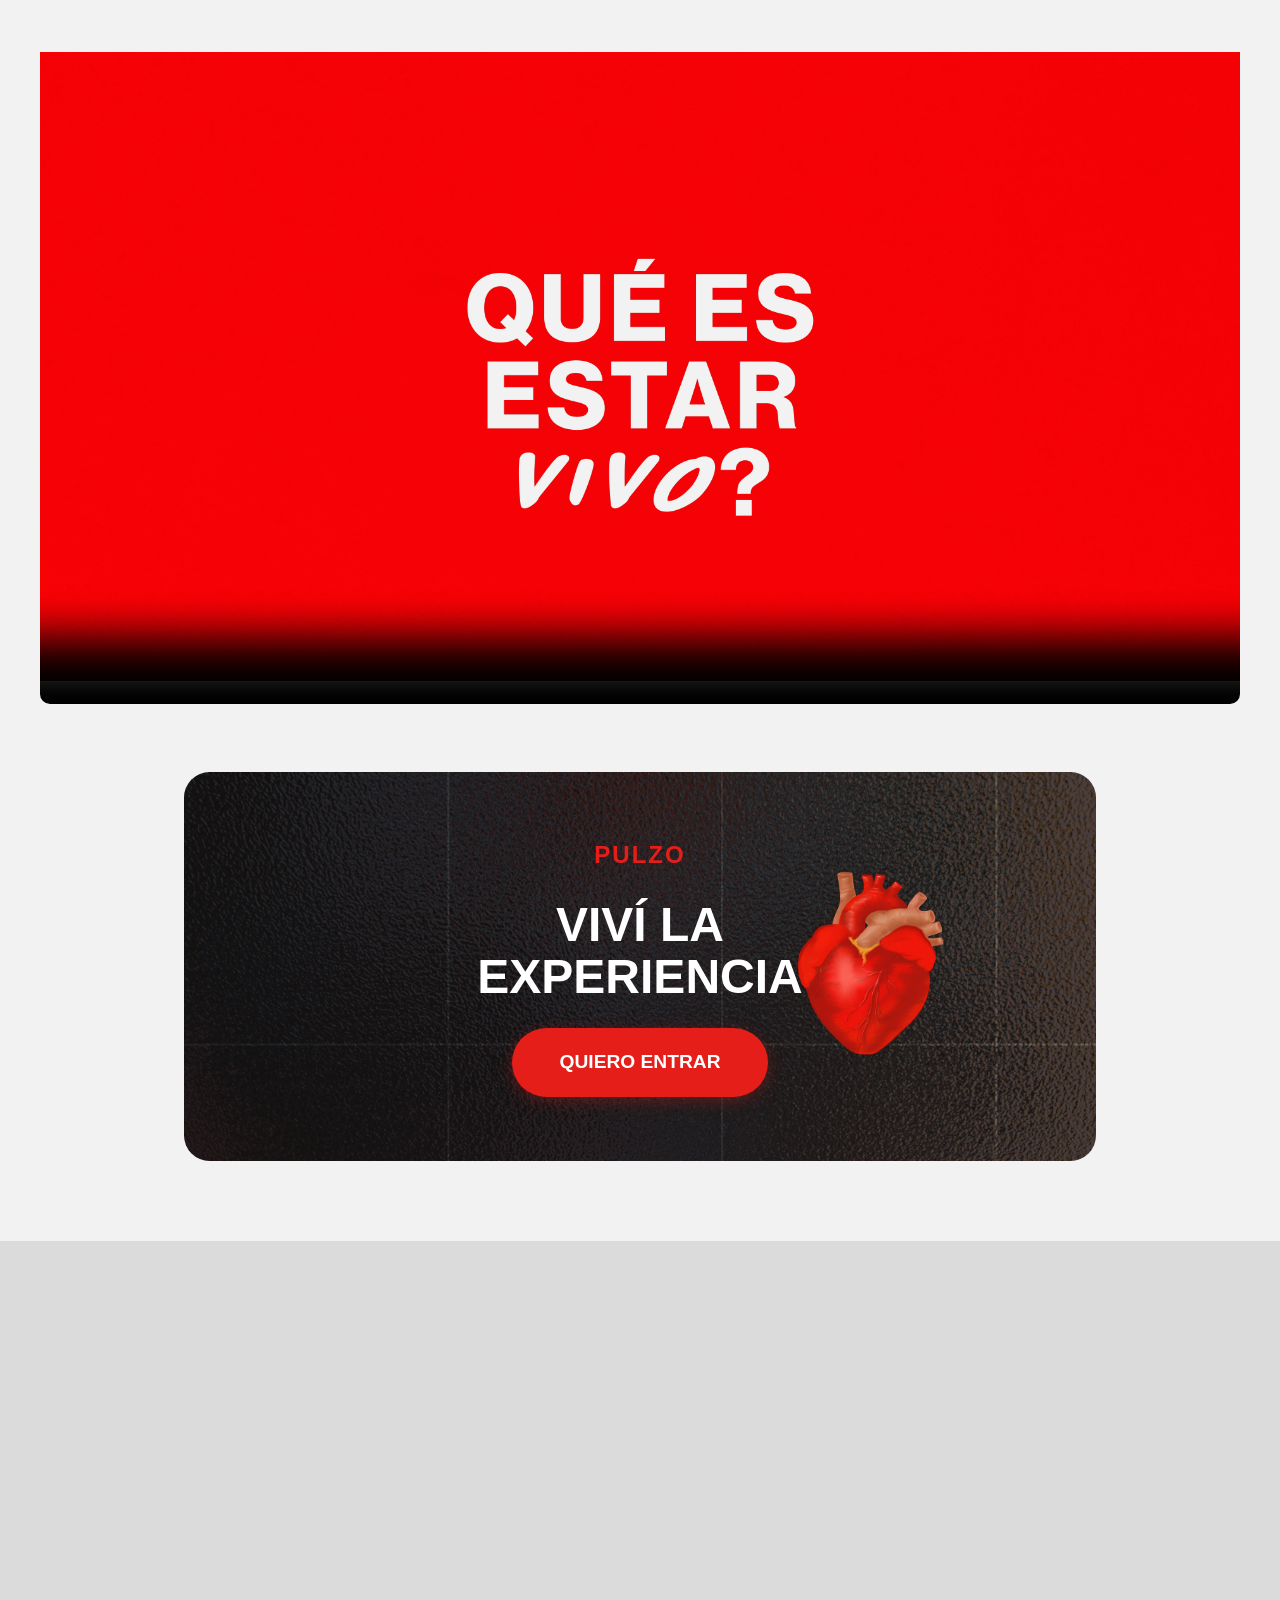
==== commit 970248e8: "Update index.html" ====
--- a/index.html
+++ b/index.html
@@ -272,540 +272,7 @@
         </div>
     </div>
 
-    <script>
-        // ========== COLORES
-        const colorButtons = document.querySelectorAll('.color-btn');
-        const colorToggle = document.querySelector('.color-toggle');
-        const colorOptions = document.querySelector('.color-options');
-        const main = document.querySelector('main');
-        const footer = document.querySelector('.footer');
-
-        // Mostrar/ocultar menú de colores
-        colorToggle.addEventListener('click', () => {
-            colorOptions.style.display = colorOptions.style.display === 'none' ? 'flex' : 'none';
-        });
-
-        // Cerrar menú de colores al hacer click fuera
-        document.addEventListener('click', (e) => {
-            if (!e.target.closest('.color-toggle') && !e.target.closest('.color-options')) {
-                colorOptions.style.display = 'none';
-            }
-        });
-
-        // Función para cambiar los colores
-        function changeColors(backgroundColor, textColor, spanColor) {
-            // Cambiar colores de fondo
-            main.style.backgroundColor = backgroundColor;
-            footer.style.backgroundColor = backgroundColor;
-            
-            // Calcular colores más oscuros para case-study y carousel
-            const caseStudyColor = backgroundColor === '#f2f2f2' ? '#ffffff' : 
-                                 backgroundColor === '#1e1b1d' ? '#2a2628' : 
-                                 '#05057c';
-            
-            const caseStudyHoverColor = backgroundColor === '#f2f2f2' ? '#f0f0f0' : 
-                                      backgroundColor === '#1e1b1d' ? '#353132' : 
-                                      '#06068c';
-            
-            // Cambiar color de los case-study
-            document.querySelectorAll('.case-study').forEach(caseStudy => {
-                caseStudy.style.backgroundColor = caseStudyColor;
-            });
-
-            // Cambiar color de los carousels
-            document.querySelectorAll('.carousel').forEach(carousel => {
-                carousel.style.backgroundColor = `rgba(${caseStudyColor.slice(1).match(/.{2}/g).map(hex => parseInt(hex, 16)).join(', ')}, 0.95)`;
-            });
-
-            // Cambiar color de elementos específicos
-            document.querySelectorAll('.case-number, .hero h1, .hero p, .case-content h3, .footer-link, .social-link, .slide-title, .location').forEach(element => {
-                element.style.color = textColor;
-            });
-
-            // Cambiar color de los spans y su fondo
-            document.querySelectorAll('.case-tags span').forEach(span => {
-                span.style.color = spanColor;
-                if (backgroundColor === '#1e1b1d') {
-                    span.style.backgroundColor = '#181617';
-                } else if (backgroundColor === '#0e0eaf') {
-                    span.style.backgroundColor = '#0e0eaf';
-                } else {
-                    span.style.backgroundColor = '#e0e0e0';
-                }
-            });
-
-            // Agregar estilos para hover
-            const style = document.createElement('style');
-            style.textContent = `
-                .case-study:hover {
-                    background-color: ${caseStudyHoverColor} !important;
-                }
-            `;
-            document.head.appendChild(style);
-        }
-
-        // Agregar event listeners a los botones de color
-        colorButtons.forEach(button => {
-            button.addEventListener('click', () => {
-                if (button.classList.contains('color-light')) {
-                    changeColors('#f2f2f2', '#f40202', '#1e1b1d');
-                } else if (button.classList.contains('color-dark')) {
-                    changeColors('#1e1b1d', '#f40202', '#f2f2f2');
-                } else if (button.classList.contains('color-blue')) {
-                    changeColors('#0e0eaf', '#f2f2f2', '#f2f2f2');
-                }
-                colorOptions.style.display = 'none';
-            });
-        });
-
-        changeColors('#f2f2f2', '#f40202', '#1e1b1d');
-
-        // ========== MODAL Y PROYECTOS (slideData)
-        const caseStudies = document.querySelectorAll('.case-study');
-        const floatingModal = document.getElementById('floatingModal');
-        const closeModal = document.querySelector('.close-modal');
-        const modalTitle = document.querySelector('.modal-title');
-        const modalImage = document.querySelector('.modal-image');
-        const modalVideo = document.querySelector('.modal-video');
-        const modalText = document.querySelector('.modal-text');
-        const modalImagesContainer = document.querySelector('.modal-images-container');
-        let activeCarousel = null;
-
-        // Datos de cada proyecto
-        const slideData = {
-            'TESORO': {
-                title: 'TESORO - Branding',
-                image: 'Images/GRAFICO/tesoro-branding.gif',
-                images: [
-                    'Images/GRAFICO/tesoro/behance tesoro-01.png',
-                    'Images/GRAFICO/tesoro/behance tesoro-02.png',
-                    'Images/GRAFICO/tesoro/behance tesoro-03.png',
-                    'Images/GRAFICO/tesoro/behance tesoro-04.png',
-                    'Images/GRAFICO/tesoro/behance tesoro-05.png',
-                    'Images/GRAFICO/tesoro/behance tesoro-06.png',
-                    'Images/GRAFICO/tesoro/behance tesoro-07.png',
-                    'Images/GRAFICO/tesoro/behance tesoro-08.png',
-                    'Images/GRAFICO/tesoro/behance tesoro-09.png'
-                ]
-            },
-            'BLUE AURA': {
-                title: 'BLUE AURA - Identidad',
-                image: 'Images/GRAFICO/BLUE AURA/BLUE AURA PORTADA.jpg',
-                images: [
-                    'Images/GRAFICO/BLUE AURA/BLUE AURA 1.jpg',
-                    'Images/GRAFICO/BLUE AURA/BLUE AURA 2.jpg'
-                ]
-            },
-            'MARIPOSA': {
-                title: 'MARIPOSA - Flyer',
-                image: 'Images/GRAFICO/Mariposa/MARIPOSA.jpg',
-                images: [
-                    'Images/GRAFICO/Mariposa/MARIPOSA 2.jpg'
-                ]
-            },
-            'KAISA': {
-                title: 'KAISA - BRAND Y FLYERS',
-                image: 'Images/GRAFICO/KAISA/kaisa banner.jpg',
-                images: [
-                    'Images/GRAFICO/KAISA/kaisa1.jpg',
-                    'Images/GRAFICO/KAISA/kaisa2.jpg',
-                    'Images/GRAFICO/KAISA/kaisa3.gif',
-                    'Images/GRAFICO/KAISA/kaisa4.jpg',
-                    'Images/GRAFICO/KAISA/kaisa5.jpg',
-                    'Images/GRAFICO/KAISA/kaisa6.jpg',
-                    'Images/GRAFICO/KAISA/kaisa7.jpg',
-                    'Images/GRAFICO/KAISA/kaisa8.jpg',
-                    'Images/GRAFICO/KAISA/kaisa9.jpg',
-                    'Images/GRAFICO/KAISA/kaisa10.jpg',
-                    'Images/GRAFICO/KAISA/kaisa11.jpg',
-                    'Images/GRAFICO/KAISA/kaisa12.gif',
-                    'Images/GRAFICO/KAISA/kaisa13.jpg',
-                ]
-            },
-            'RIZHADA': {
-                title: 'RIZHADA - BRANDING',
-                image: 'Images/GRAFICO/RIZHADA/rizhada 1 banner.jpg',
-                images: [
-                    'Images/GRAFICO/RIZHADA/rizhada 1.jpg',
-                    'Images/GRAFICO/RIZHADA/rizhada 2.jpg',
-                    'Images/GRAFICO/RIZHADA/rizhada 3.jpg',
-                    'Images/GRAFICO/RIZHADA/rizhada 4.jpg',
-                    'Images/GRAFICO/RIZHADA/rizhada 5.jpg',
-                    'Images/GRAFICO/RIZHADA/rizhada 6.jpg',
-                    'Images/GRAFICO/RIZHADA/rizhada 7.jpg'
-                ]
-            },
-            'AGENDA / CALENDARIO': {
-                title: 'Agenda / Calendario',
-                image: 'Images/GRAFICO/CALENDARIO/BANNER.jpg',
-                images: [
-                    'Images/GRAFICO/CALENDARIO/behance tesoro agenda-01.jpg',
-                    'Images/GRAFICO/CALENDARIO/behance tesoro agenda-02.jpg',
-                    'Images/GRAFICO/CALENDARIO/behance tesoro agenda-03.jpg',
-                    'Images/GRAFICO/CALENDARIO/behance tesoro agenda-04.jpg'
-                ]
-            },
-            'REFLEX': {
-                title: 'REFLEX - Flyers',
-                image: 'Images/GRAFICO/REFLEX/REFLEX mockup.jpg',
-                images: [
-                    'Images/GRAFICO/REFLEX/REFLEX 2025-TESIS.png',
-                    'Images/GRAFICO/REFLEX/mock up reflex.png',
-                ]
-            },
-            'NIVEA': {
-                title: 'NIVEA - Motion Graphics',
-                video: 'Videos/NIVEA/Nivea.mp4'
-            },
-            'DISHYPE': {
-                title: 'DISHYPE - Motion Graphics',
-                video: 'Videos/SENDA/senda.mp4'
-            },
-            'BUENOS_AIRES': {
-                title: 'BUENOS AIRES - Motion Graphics',
-                video: 'Videos/BUENOSAIRES/BUENOS-AIRES.mp4'
-            },
-            'JAM': {
-                title: 'JAM - Motion Graphics',
-                video: 'Videos/JAM/JAM.mp4'
-            },
-            'UTOPIA': {
-                title: 'UTOPÍA - Motion Graphics',
-                video: 'Videos/UTOPIA/UTOPIA.mp4'
-            },
-            'BALL': {
-                title: 'BALL - Motion Graphics',
-                video: 'Videos/PELOTITA/pelotita.mp4'
-            }
-        };
-
-        // Función para abrir el modal
-        function openModal(projectName, slideImage = null) {
-            console.log('Abriendo modal para:', projectName);
-            const data = slideData[projectName];
-            if (data) {
-                modalTitle.textContent = data.title || projectName;
-                // Reiniciar contenedores auxiliares
-                modalText.style.display = 'none';
-                modalImagesContainer.style.display = 'none';
-                modalImagesContainer.innerHTML = '';
-
-                const modalMedia = document.querySelector('.modal-media');
-                const isVideoOnly = !!data.video && !(data.images && data.images.length);
-                const portraitVideoProjects = ['NIVEA', 'DISHYPE', 'BALL'];
-
-                // Tamaño 1080x1920 solo para NIVEA, DISHYPE, BALL
-                if (portraitVideoProjects.includes(projectName)) {
-                    modalMedia.classList.add('modal-video-portrait');
-                } else {
-                    modalMedia.classList.remove('modal-video-portrait');
-                }
-
-                // Sin portada en módulo para motion: NIVEA, DISHYPE, BUENOS_AIRES, JAM, UTOPIA, BALL (solo video)
-                const noPortadaEnModulo = ['NIVEA', 'DISHYPE', 'BUENOS_AIRES', 'JAM', 'UTOPIA', 'BALL'];
-                const mostrarPortada = !noPortadaEnModulo.includes(projectName) && (data.image || slideImage);
-                if (mostrarPortada) {
-                    modalImage.src = (data.image || slideImage).includes(' ') ? encodeURI(data.image || slideImage) : (data.image || slideImage);
-                    modalImage.style.display = 'block';
-                } else {
-                    modalImage.src = '';
-                    modalImage.style.display = 'none';
-                }
-
-                // Módulos solo video: poco espacio entre título y vídeo
-                if (noPortadaEnModulo.includes(projectName)) {
-                    modalMedia.classList.add('modal-video-only');
-                } else {
-                    modalMedia.classList.remove('modal-video-only');
-                }
-
-                // Galería de imágenes (solo para proyectos con images; no en NIVEA→BALL)
-                if (!isVideoOnly && data.images && data.images.length) {
-                    const coverFileName = data.image ? data.image.split('/').pop() : null;
-                    const slideFileName = slideImage ? slideImage.split('/').pop() : null;
-
-                    data.images.forEach((imgSrc) => {
-                        const imgFileName = imgSrc.split('/').pop();
-                        if (imgFileName === coverFileName || imgFileName === slideFileName) return;
-                        const img = document.createElement('img');
-                        img.src = imgSrc.includes(' ') ? encodeURI(imgSrc) : imgSrc;
-                        img.alt = projectName;
-                        modalImagesContainer.appendChild(img);
-                    });
-
-                    if (modalImagesContainer.children.length > 0) {
-                        modalImagesContainer.style.display = 'flex';
-                    }
-                }
-
-                // Video para proyectos motion
-                if (data.video) {
-                    const source = modalVideo.querySelector('source');
-                    const videoSrc = data.video.includes(' ') ? encodeURI(data.video) : data.video;
-                    source.src = videoSrc;
-                    modalVideo.load();
-                    modalVideo.style.display = 'block';
-                } else {
-                    modalVideo.style.display = 'none';
-                }
-
-                floatingModal.style.display = 'flex';
-                setTimeout(() => {
-                    floatingModal.classList.add('active');
-                }, 10);
-            }
-        }
-
-        // Función para cerrar el modal
-        function closeModalFunc() {
-            floatingModal.classList.remove('active');
-            setTimeout(() => {
-                floatingModal.style.display = 'none';
-                if (modalImage) modalImage.src = '';
-                if (modalVideo) {
-                    modalVideo.pause();
-                    modalVideo.querySelector('source').src = '';
-                }
-                if (modalImagesContainer) {
-                    modalImagesContainer.innerHTML = '';
-                    modalImagesContainer.style.display = 'none';
-                }
-            }, 300);
-        }
-
-        // Event listeners para el modal
-        closeModal.addEventListener('click', closeModalFunc);
-        floatingModal.addEventListener('click', (e) => {
-            if (e.target === floatingModal) {
-                closeModalFunc();
-            }
-        });
-
-        // ========== CARRUSEL
-        document.querySelectorAll('.carousel-slide').forEach(slide => {
-            slide.addEventListener('click', (e) => {
-                e.stopPropagation();
-                const projectName = slide.getAttribute('data-project');
-                const image = slide.querySelector('img').src;
-                const title = slide.querySelector('.slide-title').textContent;
-                console.log('Click en slide:', projectName || title);
-                if (projectName) {
-                    openModal(projectName, image);
-                } else if (title) {
-                    // Para proyectos sin data-project, usar el título
-                    openModal(title, image);
-                }
-            });
-        });
-
-        // Manejo del carrusel
-        caseStudies.forEach(study => {
-            const carousel = study.querySelector('.carousel');
-            
-            study.addEventListener('click', (e) => {
-                e.preventDefault();
-                document.querySelectorAll('.carousel').forEach(c => {
-                    if (c !== carousel) {
-                        c.classList.remove('active');
-                        c.closest('.case-study').classList.remove('active');
-                        c.closest('.case-study').classList.remove('carousel-active');
-                    }
-                });
-                carousel.classList.toggle('active');
-                study.classList.toggle('active');
-                study.classList.toggle('carousel-active');
-                activeCarousel = carousel;
-            });
-        });
-
-        // Cerrar carrusel solo cuando no hay modal abierto y se hace click fuera
-        document.addEventListener('click', (e) => {
-            if (!floatingModal.classList.contains('active') && 
-                !e.target.closest('.case-study') && 
-                !e.target.closest('.floating-modal')) {
-                document.querySelectorAll('.carousel').forEach(carousel => {
-                    carousel.classList.remove('active');
-                    carousel.closest('.case-study').classList.remove('active');
-                    carousel.closest('.case-study').classList.remove('carousel-active');
-                });
-                activeCarousel = null;
-            }
-        });
-
-        // ========== IDIOMA
-        function updateExploreLanguage(lang) {
-            // Ya no hay elementos de texto en el módulo de exploración, solo la imagen
-            // Esta función se mantiene por compatibilidad pero no hace nada
-        }
-
-        // Manejo del cambio de idioma
-        const languageButtons = document.querySelectorAll('.language-btn');
-        const languageToggle = document.querySelector('.language-toggle');
-        const htmlElement = document.documentElement;
-
-        function changeLanguage(lang) {
-            // Actualizar el atributo lang del HTML
-            htmlElement.setAttribute('lang', lang);
-            
-            // Actualizar el texto del botón de idioma
-            languageToggle.textContent = languageToggle.getAttribute(`data-lang-${lang}`);
-            
-            // Actualizar todos los elementos con atributos data-lang
-            document.querySelectorAll('[data-lang-es]').forEach(element => {
-                const newText = element.getAttribute(`data-lang-${lang}`);
-                if (newText) {
-                    element.textContent = newText;
-                }
-            });
-
-            // Actualizar idioma en el módulo de exploración
-            updateExploreLanguage(lang);
-
-            // Guardar la preferencia de idioma
-            localStorage.setItem('preferredLanguage', lang);
-        }
-
-        // Cargar el idioma guardado al iniciar
-        const savedLanguage = localStorage.getItem('preferredLanguage') || 'es';
-        changeLanguage(savedLanguage);
-
-        // Agregar event listeners a los botones de idioma
-        languageButtons.forEach(button => {
-            button.addEventListener('click', () => {
-                const lang = button.getAttribute('data-lang');
-                changeLanguage(lang);
-            });
-        });
-
-        // Cerrar el menú de idiomas al hacer click fuera
-        document.addEventListener('click', (e) => {
-            if (!e.target.closest('.language-toggle') && !e.target.closest('.language-options')) {
-                document.querySelector('.language-options').style.display = 'none';
-            }
-        });
-
-        // Mostrar/ocultar menú de idiomas al hacer click en el botón
-        languageToggle.addEventListener('click', () => {
-            const options = document.querySelector('.language-options');
-            options.style.display = options.style.display === 'none' ? 'flex' : 'none';
-        });
-
-        // ========== MÓDULO DE EXPLORACIÓN
-        const exploreToggle = document.querySelector('.explore-toggle');
-        const exploreModal = document.getElementById('exploreModal');
-        const closeExploreModal = document.querySelector('.close-explore-modal');
-        const exploreCanvas = document.getElementById('exploreCanvas');
-        const exploreBackground = document.getElementById('exploreBackground');
-        const exploreCursor = document.getElementById('exploreCursor');
-
-        let isDragging = false;
-        let startX = 0;
-        let startY = 0;
-        let offsetX = 0;
-        let offsetY = 0;
-        let animationFrameId = null;
-
-        // Abrir módulo de exploración
-        exploreToggle.addEventListener('click', () => {
-            exploreModal.style.display = 'block';
-            setTimeout(() => {
-                exploreModal.classList.add('active');
-            }, 10);
-            // Resetear posición
-            offsetX = 0;
-            offsetY = 0;
-            updateTransform();
-        });
-
-        // Cerrar módulo de exploración
-        closeExploreModal.addEventListener('click', () => {
-            exploreModal.classList.remove('active');
-            setTimeout(() => {
-                exploreModal.style.display = 'none';
-            }, 400);
-            // Cancelar animación si está activa
-            if (animationFrameId) {
-                cancelAnimationFrame(animationFrameId);
-            }
-        });
-
-        // Cerrar al hacer click fuera del contenido
-        exploreModal.addEventListener('click', (e) => {
-            if (e.target === exploreModal) {
-                exploreModal.classList.remove('active');
-                setTimeout(() => {
-                    exploreModal.style.display = 'none';
-                }, 400);
-                // Cancelar animación si está activa
-                if (animationFrameId) {
-                    cancelAnimationFrame(animationFrameId);
-                }
-            }
-        });
-
-        // Funciones para el movimiento con mouse (optimizado con requestAnimationFrame)
-        function updateTransform() {
-            // Usar translate3d para mejor rendimiento con GPU
-            // Mantener el translate inicial para centrar y luego aplicar el offset
-            exploreBackground.style.transform = `translate(-50%, -50%) translate3d(${offsetX}px, ${offsetY}px, 0)`;
-        }
-
-        function animate() {
-            updateTransform();
-            animationFrameId = null;
-        }
-
-        function handleStart(e) {
-            isDragging = true;
-            const clientX = e.touches ? e.touches[0].clientX : e.clientX;
-            const clientY = e.touches ? e.touches[0].clientY : e.clientY;
-            startX = clientX - offsetX;
-            startY = clientY - offsetY;
-            exploreCanvas.style.cursor = 'grabbing';
-        }
-
-        function handleMove(e) {
-            if (!isDragging) return;
-            e.preventDefault();
-            const clientX = e.touches ? e.touches[0].clientX : e.clientX;
-            const clientY = e.touches ? e.touches[0].clientY : e.clientY;
-            offsetX = clientX - startX;
-            offsetY = clientY - startY;
-            
-            // Usar requestAnimationFrame para mejor rendimiento
-            if (!animationFrameId) {
-                animationFrameId = requestAnimationFrame(animate);
-            }
-        }
-
-        function handleEnd() {
-            isDragging = false;
-            exploreCanvas.style.cursor = 'grab';
-            // Asegurar que la última actualización se aplique
-            if (animationFrameId) {
-                cancelAnimationFrame(animationFrameId);
-            }
-            updateTransform();
-        }
-
-        // Event listeners para mouse
-        exploreCanvas.addEventListener('mousedown', handleStart);
-        document.addEventListener('mousemove', handleMove);
-        document.addEventListener('mouseup', handleEnd);
-
-        // Event listeners para touch
-        exploreCanvas.addEventListener('touchstart', handleStart, { passive: false });
-        document.addEventListener('touchmove', handleMove, { passive: false });
-        document.addEventListener('touchend', handleEnd);
-
-        // Seguir el cursor con el indicador visual
-        exploreModal.addEventListener('mousemove', (e) => {
-            if (exploreModal.classList.contains('active')) {
-                exploreCursor.style.left = e.clientX + 'px';
-                exploreCursor.style.top = e.clientY + 'px';
-            }
-        });
-    </script>
+   <script src="js/script.js"></script>
  <script id="mcjs">
      !function(c,h,i,m,p){m=c.createElement(h),p=c.getElementsByTagName(h)[0],m.async=1,m.src=i,p.parentNode.insertBefore(m,p)}(document,"script","https://chimpstatic.com/mcjs-connected/js/users/92a1478b9f7de244936eafe18/d93cd52dd8768d21b5d3106ca.js");
  </script>
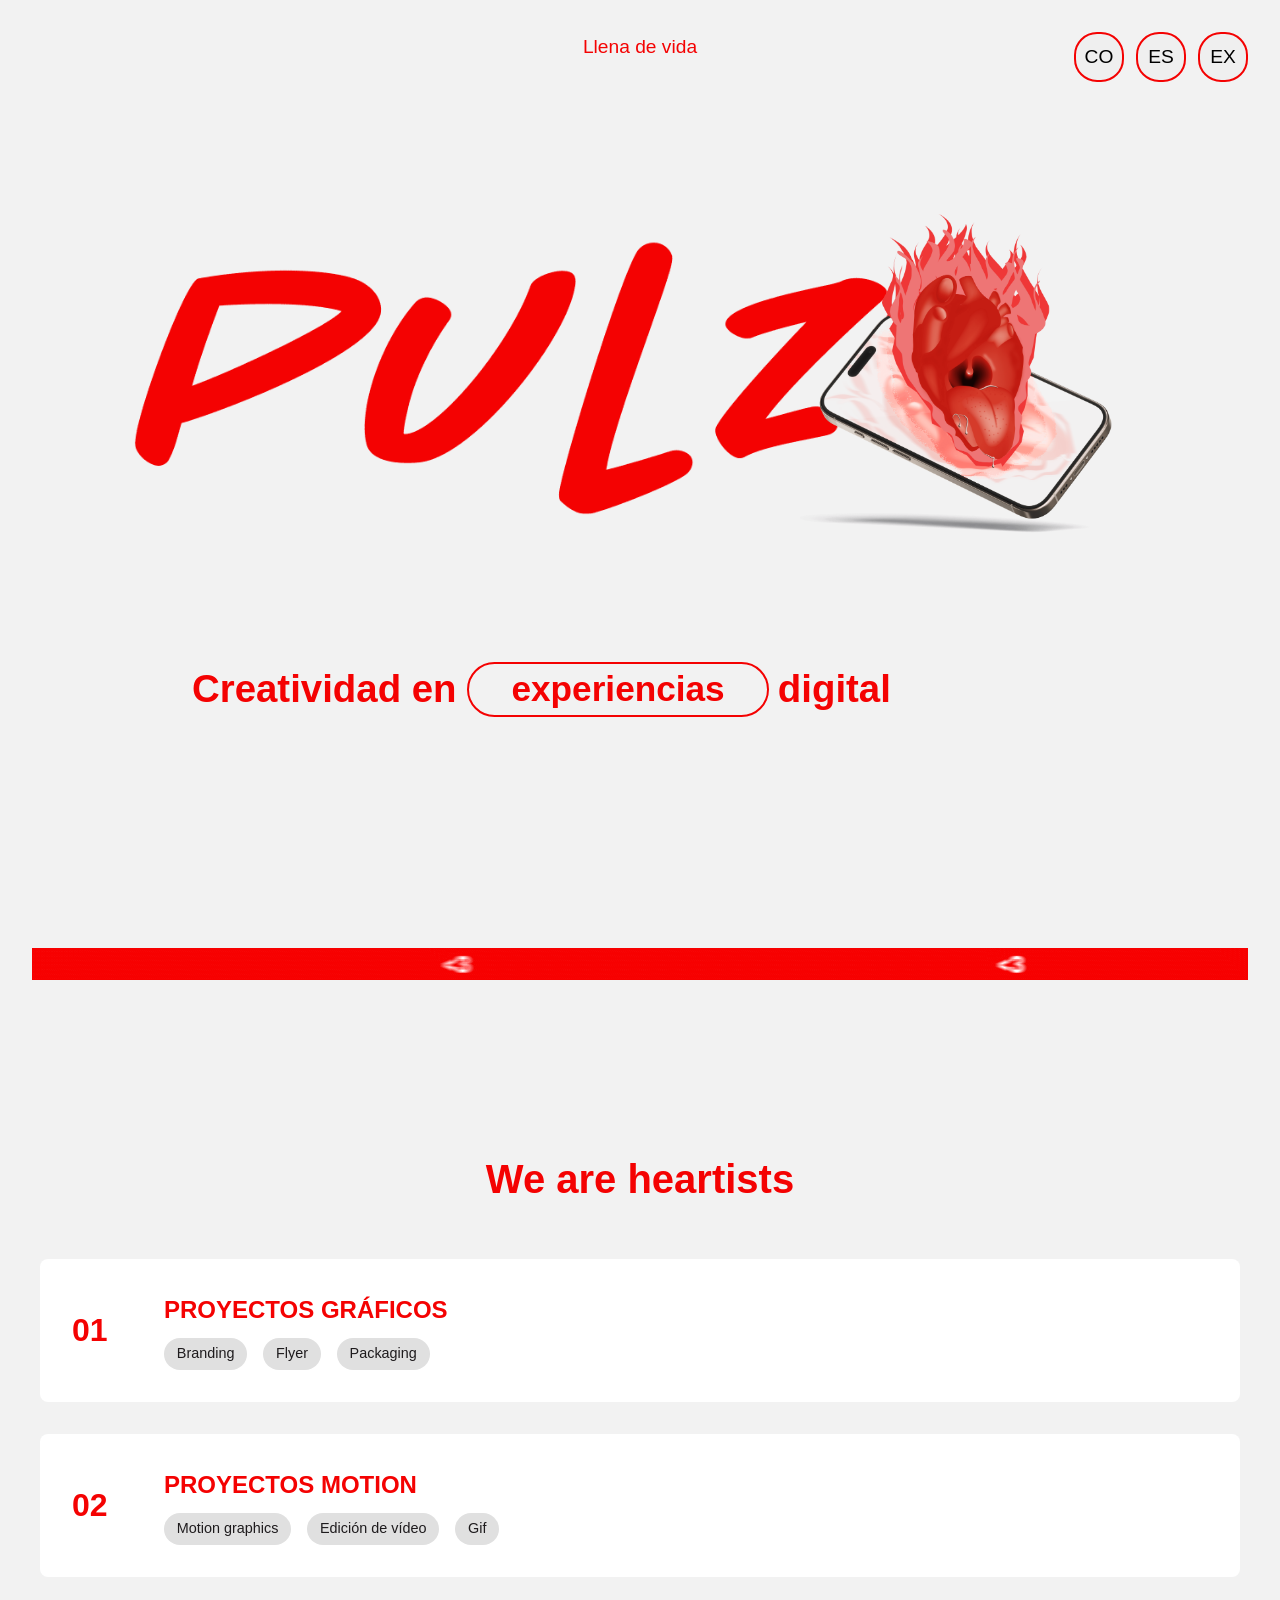
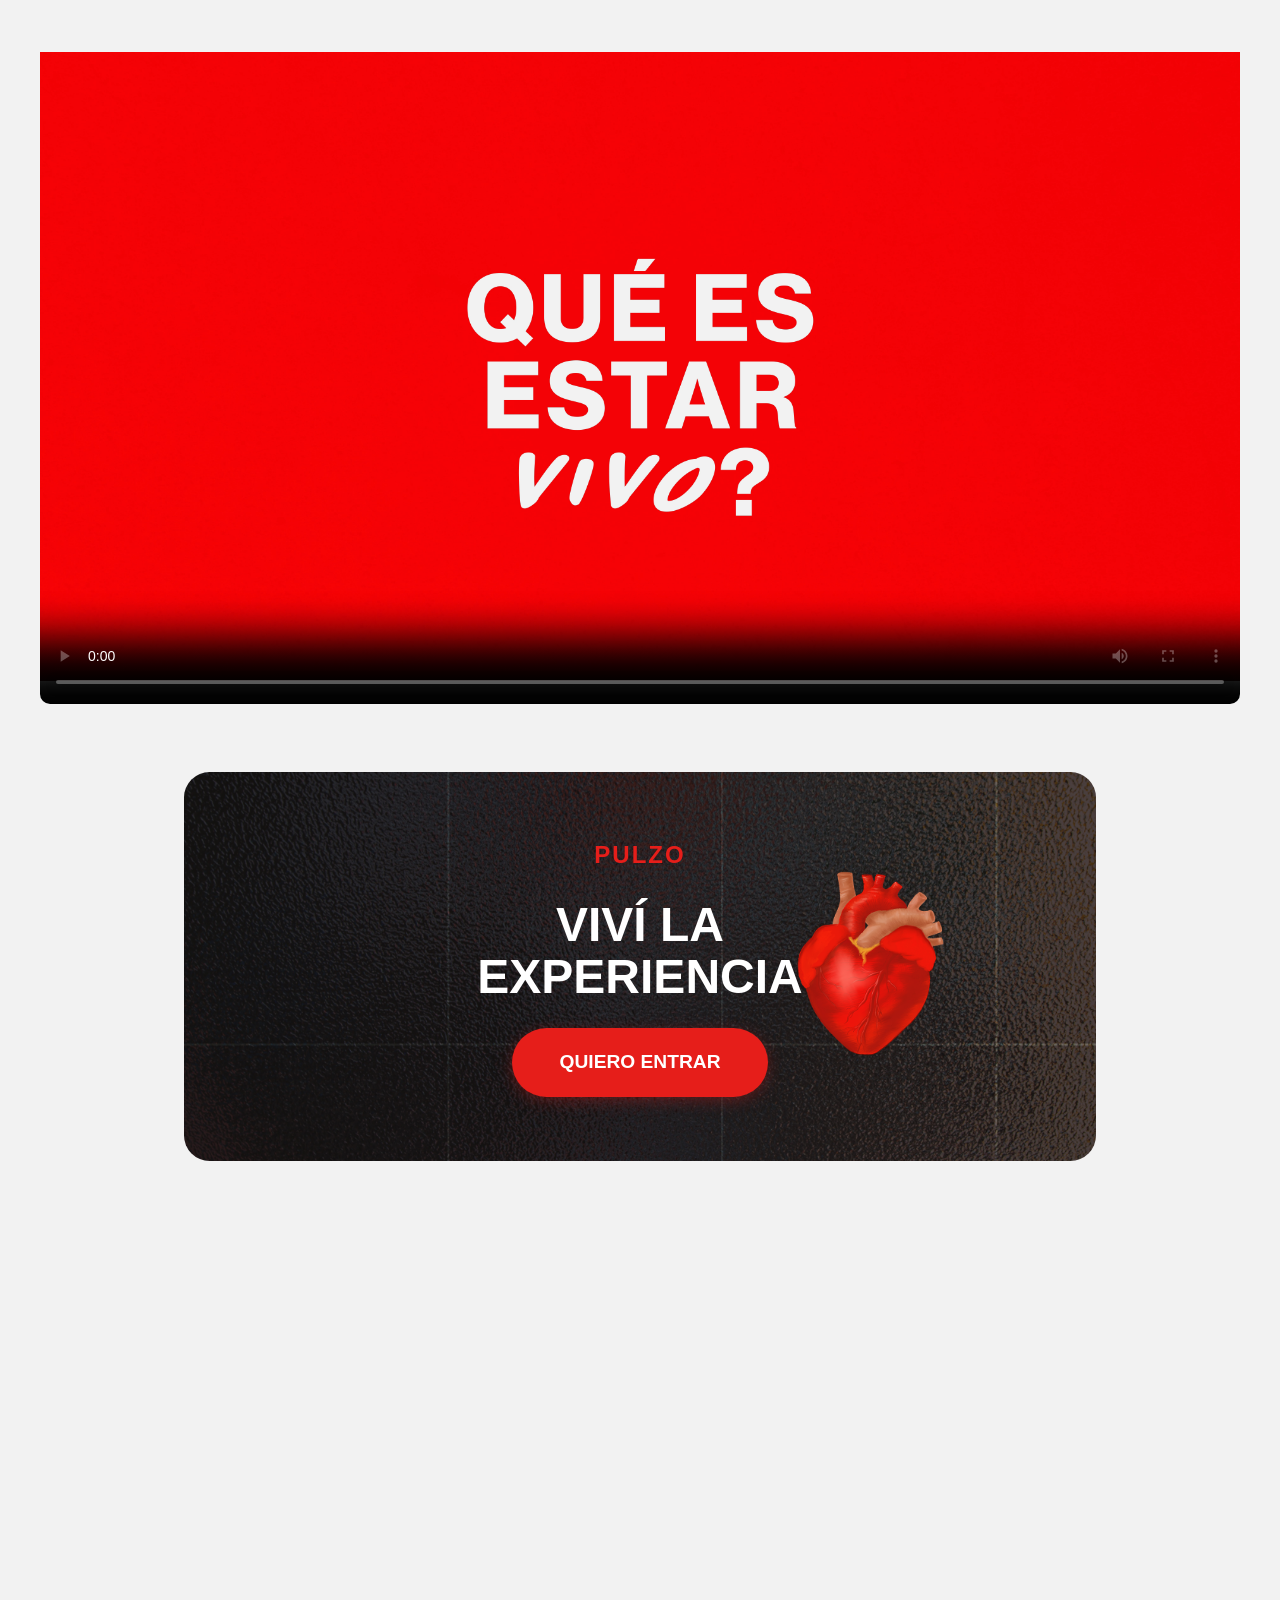
==== commit 46d39f73: "Update index.html" ====
--- a/index.html
+++ b/index.html
@@ -272,9 +272,540 @@
         </div>
     </div>
 
-   <script src="js/script.js"></script>
- <script id="mcjs">
-     !function(c,h,i,m,p){m=c.createElement(h),p=c.getElementsByTagName(h)[0],m.async=1,m.src=i,p.parentNode.insertBefore(m,p)}(document,"script","https://chimpstatic.com/mcjs-connected/js/users/92a1478b9f7de244936eafe18/d93cd52dd8768d21b5d3106ca.js");
- </script>
+    <script>
+        // ========== COLORES
+        const colorButtons = document.querySelectorAll('.color-btn');
+        const colorToggle = document.querySelector('.color-toggle');
+        const colorOptions = document.querySelector('.color-options');
+        const main = document.querySelector('main');
+        const footer = document.querySelector('.footer');
+
+        // Mostrar/ocultar menú de colores
+        colorToggle.addEventListener('click', () => {
+            colorOptions.style.display = colorOptions.style.display === 'none' ? 'flex' : 'none';
+        });
+
+        // Cerrar menú de colores al hacer click fuera
+        document.addEventListener('click', (e) => {
+            if (!e.target.closest('.color-toggle') && !e.target.closest('.color-options')) {
+                colorOptions.style.display = 'none';
+            }
+        });
+
+        // Función para cambiar los colores
+        function changeColors(backgroundColor, textColor, spanColor) {
+            // Cambiar colores de fondo
+            main.style.backgroundColor = backgroundColor;
+            footer.style.backgroundColor = backgroundColor;
+            
+            // Calcular colores más oscuros para case-study y carousel
+            const caseStudyColor = backgroundColor === '#f2f2f2' ? '#ffffff' : 
+                                 backgroundColor === '#1e1b1d' ? '#2a2628' : 
+                                 '#05057c';
+            
+            const caseStudyHoverColor = backgroundColor === '#f2f2f2' ? '#f0f0f0' : 
+                                      backgroundColor === '#1e1b1d' ? '#353132' : 
+                                      '#06068c';
+            
+            // Cambiar color de los case-study
+            document.querySelectorAll('.case-study').forEach(caseStudy => {
+                caseStudy.style.backgroundColor = caseStudyColor;
+            });
+
+            // Cambiar color de los carousels
+            document.querySelectorAll('.carousel').forEach(carousel => {
+                carousel.style.backgroundColor = `rgba(${caseStudyColor.slice(1).match(/.{2}/g).map(hex => parseInt(hex, 16)).join(', ')}, 0.95)`;
+            });
+
+            // Cambiar color de elementos específicos
+            document.querySelectorAll('.case-number, .hero h1, .hero p, .case-content h3, .footer-link, .social-link, .slide-title, .location').forEach(element => {
+                element.style.color = textColor;
+            });
+
+            // Cambiar color de los spans y su fondo
+            document.querySelectorAll('.case-tags span').forEach(span => {
+                span.style.color = spanColor;
+                if (backgroundColor === '#1e1b1d') {
+                    span.style.backgroundColor = '#181617';
+                } else if (backgroundColor === '#0e0eaf') {
+                    span.style.backgroundColor = '#0e0eaf';
+                } else {
+                    span.style.backgroundColor = '#e0e0e0';
+                }
+            });
+
+            // Agregar estilos para hover
+            const style = document.createElement('style');
+            style.textContent = `
+                .case-study:hover {
+                    background-color: ${caseStudyHoverColor} !important;
+                }
+            `;
+            document.head.appendChild(style);
+        }
+
+        // Agregar event listeners a los botones de color
+        colorButtons.forEach(button => {
+            button.addEventListener('click', () => {
+                if (button.classList.contains('color-light')) {
+                    changeColors('#f2f2f2', '#f40202', '#1e1b1d');
+                } else if (button.classList.contains('color-dark')) {
+                    changeColors('#1e1b1d', '#f40202', '#f2f2f2');
+                } else if (button.classList.contains('color-blue')) {
+                    changeColors('#0e0eaf', '#f2f2f2', '#f2f2f2');
+                }
+                colorOptions.style.display = 'none';
+            });
+        });
+
+        changeColors('#f2f2f2', '#f40202', '#1e1b1d');
+
+        // ========== MODAL Y PROYECTOS (slideData)
+        const caseStudies = document.querySelectorAll('.case-study');
+        const floatingModal = document.getElementById('floatingModal');
+        const closeModal = document.querySelector('.close-modal');
+        const modalTitle = document.querySelector('.modal-title');
+        const modalImage = document.querySelector('.modal-image');
+        const modalVideo = document.querySelector('.modal-video');
+        const modalText = document.querySelector('.modal-text');
+        const modalImagesContainer = document.querySelector('.modal-images-container');
+        let activeCarousel = null;
+
+        // Datos de cada proyecto
+        const slideData = {
+            'TESORO': {
+                title: 'TESORO - Branding',
+                image: 'Images/GRAFICO/tesoro-branding.gif',
+                images: [
+                    'Images/GRAFICO/tesoro/behance tesoro-01.png',
+                    'Images/GRAFICO/tesoro/behance tesoro-02.png',
+                    'Images/GRAFICO/tesoro/behance tesoro-03.png',
+                    'Images/GRAFICO/tesoro/behance tesoro-04.png',
+                    'Images/GRAFICO/tesoro/behance tesoro-05.png',
+                    'Images/GRAFICO/tesoro/behance tesoro-06.png',
+                    'Images/GRAFICO/tesoro/behance tesoro-07.png',
+                    'Images/GRAFICO/tesoro/behance tesoro-08.png',
+                    'Images/GRAFICO/tesoro/behance tesoro-09.png'
+                ]
+            },
+            'BLUE AURA': {
+                title: 'BLUE AURA - Identidad',
+                image: 'Images/GRAFICO/BLUE AURA/BLUE AURA PORTADA.jpg',
+                images: [
+                    'Images/GRAFICO/BLUE AURA/BLUE AURA 1.jpg',
+                    'Images/GRAFICO/BLUE AURA/BLUE AURA 2.jpg'
+                ]
+            },
+            'MARIPOSA': {
+                title: 'MARIPOSA - Flyer',
+                image: 'Images/GRAFICO/Mariposa/MARIPOSA.jpg',
+                images: [
+                    'Images/GRAFICO/Mariposa/MARIPOSA 2.jpg'
+                ]
+            },
+            'KAISA': {
+                title: 'KAISA - BRAND Y FLYERS',
+                image: 'Images/GRAFICO/KAISA/kaisa banner.jpg',
+                images: [
+                    'Images/GRAFICO/KAISA/kaisa1.jpg',
+                    'Images/GRAFICO/KAISA/kaisa2.jpg',
+                    'Images/GRAFICO/KAISA/kaisa3.gif',
+                    'Images/GRAFICO/KAISA/kaisa4.jpg',
+                    'Images/GRAFICO/KAISA/kaisa5.jpg',
+                    'Images/GRAFICO/KAISA/kaisa6.jpg',
+                    'Images/GRAFICO/KAISA/kaisa7.jpg',
+                    'Images/GRAFICO/KAISA/kaisa8.jpg',
+                    'Images/GRAFICO/KAISA/kaisa9.jpg',
+                    'Images/GRAFICO/KAISA/kaisa10.jpg',
+                    'Images/GRAFICO/KAISA/kaisa11.jpg',
+                    'Images/GRAFICO/KAISA/kaisa12.gif',
+                    'Images/GRAFICO/KAISA/kaisa13.jpg',
+                ]
+            },
+            'RIZHADA': {
+                title: 'RIZHADA - BRANDING',
+                image: 'Images/GRAFICO/RIZHADA/rizhada 1 banner.jpg',
+                images: [
+                    'Images/GRAFICO/RIZHADA/rizhada 1.jpg',
+                    'Images/GRAFICO/RIZHADA/rizhada 2.jpg',
+                    'Images/GRAFICO/RIZHADA/rizhada 3.jpg',
+                    'Images/GRAFICO/RIZHADA/rizhada 4.jpg',
+                    'Images/GRAFICO/RIZHADA/rizhada 5.jpg',
+                    'Images/GRAFICO/RIZHADA/rizhada 6.jpg',
+                    'Images/GRAFICO/RIZHADA/rizhada 7.jpg'
+                ]
+            },
+            'AGENDA / CALENDARIO': {
+                title: 'Agenda / Calendario',
+                image: 'Images/GRAFICO/CALENDARIO/BANNER.jpg',
+                images: [
+                    'Images/GRAFICO/CALENDARIO/behance tesoro agenda-01.jpg',
+                    'Images/GRAFICO/CALENDARIO/behance tesoro agenda-02.jpg',
+                    'Images/GRAFICO/CALENDARIO/behance tesoro agenda-03.jpg',
+                    'Images/GRAFICO/CALENDARIO/behance tesoro agenda-04.jpg'
+                ]
+            },
+            'REFLEX': {
+                title: 'REFLEX - Flyers',
+                image: 'Images/GRAFICO/REFLEX/REFLEX mockup.jpg',
+                images: [
+                    'Images/GRAFICO/REFLEX/REFLEX 2025-TESIS.png',
+                    'Images/GRAFICO/REFLEX/mock up reflex.png',
+                ]
+            },
+            'NIVEA': {
+                title: 'NIVEA - Motion Graphics',
+                video: 'Videos/NIVEA/Nivea.mp4'
+            },
+            'DISHYPE': {
+                title: 'DISHYPE - Motion Graphics',
+                video: 'Videos/SENDA/senda.mp4'
+            },
+            'BUENOS_AIRES': {
+                title: 'BUENOS AIRES - Motion Graphics',
+                video: 'Videos/BUENOSAIRES/BUENOS-AIRES.mp4'
+            },
+            'JAM': {
+                title: 'JAM - Motion Graphics',
+                video: 'Videos/JAM/JAM.mp4'
+            },
+            'UTOPIA': {
+                title: 'UTOPÍA - Motion Graphics',
+                video: 'Videos/UTOPIA/UTOPIA.mp4'
+            },
+            'BALL': {
+                title: 'BALL - Motion Graphics',
+                video: 'Videos/PELOTITA/pelotita.mp4'
+            }
+        };
+
+        // Función para abrir el modal
+        function openModal(projectName, slideImage = null) {
+            console.log('Abriendo modal para:', projectName);
+            const data = slideData[projectName];
+            if (data) {
+                modalTitle.textContent = data.title || projectName;
+                // Reiniciar contenedores auxiliares
+                modalText.style.display = 'none';
+                modalImagesContainer.style.display = 'none';
+                modalImagesContainer.innerHTML = '';
+
+                const modalMedia = document.querySelector('.modal-media');
+                const isVideoOnly = !!data.video && !(data.images && data.images.length);
+                const portraitVideoProjects = ['NIVEA', 'DISHYPE', 'BALL'];
+
+                // Tamaño 1080x1920 solo para NIVEA, DISHYPE, BALL
+                if (portraitVideoProjects.includes(projectName)) {
+                    modalMedia.classList.add('modal-video-portrait');
+                } else {
+                    modalMedia.classList.remove('modal-video-portrait');
+                }
+
+                // Sin portada en módulo para motion: NIVEA, DISHYPE, BUENOS_AIRES, JAM, UTOPIA, BALL (solo video)
+                const noPortadaEnModulo = ['NIVEA', 'DISHYPE', 'BUENOS_AIRES', 'JAM', 'UTOPIA', 'BALL'];
+                const mostrarPortada = !noPortadaEnModulo.includes(projectName) && (data.image || slideImage);
+                if (mostrarPortada) {
+                    modalImage.src = (data.image || slideImage).includes(' ') ? encodeURI(data.image || slideImage) : (data.image || slideImage);
+                    modalImage.style.display = 'block';
+                } else {
+                    modalImage.src = '';
+                    modalImage.style.display = 'none';
+                }
+
+                // Módulos solo video: poco espacio entre título y vídeo
+                if (noPortadaEnModulo.includes(projectName)) {
+                    modalMedia.classList.add('modal-video-only');
+                } else {
+                    modalMedia.classList.remove('modal-video-only');
+                }
+
+                // Galería de imágenes (solo para proyectos con images; no en NIVEA→BALL)
+                if (!isVideoOnly && data.images && data.images.length) {
+                    const coverFileName = data.image ? data.image.split('/').pop() : null;
+                    const slideFileName = slideImage ? slideImage.split('/').pop() : null;
+
+                    data.images.forEach((imgSrc) => {
+                        const imgFileName = imgSrc.split('/').pop();
+                        if (imgFileName === coverFileName || imgFileName === slideFileName) return;
+                        const img = document.createElement('img');
+                        img.src = imgSrc.includes(' ') ? encodeURI(imgSrc) : imgSrc;
+                        img.alt = projectName;
+                        modalImagesContainer.appendChild(img);
+                    });
+
+                    if (modalImagesContainer.children.length > 0) {
+                        modalImagesContainer.style.display = 'flex';
+                    }
+                }
+
+                // Video para proyectos motion
+                if (data.video) {
+                    const source = modalVideo.querySelector('source');
+                    const videoSrc = data.video.includes(' ') ? encodeURI(data.video) : data.video;
+                    source.src = videoSrc;
+                    modalVideo.load();
+                    modalVideo.style.display = 'block';
+                } else {
+                    modalVideo.style.display = 'none';
+                }
+
+                floatingModal.style.display = 'flex';
+                setTimeout(() => {
+                    floatingModal.classList.add('active');
+                }, 10);
+            }
+        }
+
+        // Función para cerrar el modal
+        function closeModalFunc() {
+            floatingModal.classList.remove('active');
+            setTimeout(() => {
+                floatingModal.style.display = 'none';
+                if (modalImage) modalImage.src = '';
+                if (modalVideo) {
+                    modalVideo.pause();
+                    modalVideo.querySelector('source').src = '';
+                }
+                if (modalImagesContainer) {
+                    modalImagesContainer.innerHTML = '';
+                    modalImagesContainer.style.display = 'none';
+                }
+            }, 300);
+        }
+
+        // Event listeners para el modal
+        closeModal.addEventListener('click', closeModalFunc);
+        floatingModal.addEventListener('click', (e) => {
+            if (e.target === floatingModal) {
+                closeModalFunc();
+            }
+        });
+
+        // ========== CARRUSEL
+        document.querySelectorAll('.carousel-slide').forEach(slide => {
+            slide.addEventListener('click', (e) => {
+                e.stopPropagation();
+                const projectName = slide.getAttribute('data-project');
+                const image = slide.querySelector('img').src;
+                const title = slide.querySelector('.slide-title').textContent;
+                console.log('Click en slide:', projectName || title);
+                if (projectName) {
+                    openModal(projectName, image);
+                } else if (title) {
+                    // Para proyectos sin data-project, usar el título
+                    openModal(title, image);
+                }
+            });
+        });
+
+        // Manejo del carrusel
+        caseStudies.forEach(study => {
+            const carousel = study.querySelector('.carousel');
+            
+            study.addEventListener('click', (e) => {
+                e.preventDefault();
+                document.querySelectorAll('.carousel').forEach(c => {
+                    if (c !== carousel) {
+                        c.classList.remove('active');
+                        c.closest('.case-study').classList.remove('active');
+                        c.closest('.case-study').classList.remove('carousel-active');
+                    }
+                });
+                carousel.classList.toggle('active');
+                study.classList.toggle('active');
+                study.classList.toggle('carousel-active');
+                activeCarousel = carousel;
+            });
+        });
+
+        // Cerrar carrusel solo cuando no hay modal abierto y se hace click fuera
+        document.addEventListener('click', (e) => {
+            if (!floatingModal.classList.contains('active') && 
+                !e.target.closest('.case-study') && 
+                !e.target.closest('.floating-modal')) {
+                document.querySelectorAll('.carousel').forEach(carousel => {
+                    carousel.classList.remove('active');
+                    carousel.closest('.case-study').classList.remove('active');
+                    carousel.closest('.case-study').classList.remove('carousel-active');
+                });
+                activeCarousel = null;
+            }
+        });
+
+        // ========== IDIOMA
+        function updateExploreLanguage(lang) {
+            // Ya no hay elementos de texto en el módulo de exploración, solo la imagen
+            // Esta función se mantiene por compatibilidad pero no hace nada
+        }
+
+        // Manejo del cambio de idioma
+        const languageButtons = document.querySelectorAll('.language-btn');
+        const languageToggle = document.querySelector('.language-toggle');
+        const htmlElement = document.documentElement;
+
+        function changeLanguage(lang) {
+            // Actualizar el atributo lang del HTML
+            htmlElement.setAttribute('lang', lang);
+            
+            // Actualizar el texto del botón de idioma
+            languageToggle.textContent = languageToggle.getAttribute(`data-lang-${lang}`);
+            
+            // Actualizar todos los elementos con atributos data-lang
+            document.querySelectorAll('[data-lang-es]').forEach(element => {
+                const newText = element.getAttribute(`data-lang-${lang}`);
+                if (newText) {
+                    element.textContent = newText;
+                }
+            });
+
+            // Actualizar idioma en el módulo de exploración
+            updateExploreLanguage(lang);
+
+            // Guardar la preferencia de idioma
+            localStorage.setItem('preferredLanguage', lang);
+        }
+
+        // Cargar el idioma guardado al iniciar
+        const savedLanguage = localStorage.getItem('preferredLanguage') || 'es';
+        changeLanguage(savedLanguage);
+
+        // Agregar event listeners a los botones de idioma
+        languageButtons.forEach(button => {
+            button.addEventListener('click', () => {
+                const lang = button.getAttribute('data-lang');
+                changeLanguage(lang);
+            });
+        });
+
+        // Cerrar el menú de idiomas al hacer click fuera
+        document.addEventListener('click', (e) => {
+            if (!e.target.closest('.language-toggle') && !e.target.closest('.language-options')) {
+                document.querySelector('.language-options').style.display = 'none';
+            }
+        });
+
+        // Mostrar/ocultar menú de idiomas al hacer click en el botón
+        languageToggle.addEventListener('click', () => {
+            const options = document.querySelector('.language-options');
+            options.style.display = options.style.display === 'none' ? 'flex' : 'none';
+        });
+
+        // ========== MÓDULO DE EXPLORACIÓN
+        const exploreToggle = document.querySelector('.explore-toggle');
+        const exploreModal = document.getElementById('exploreModal');
+        const closeExploreModal = document.querySelector('.close-explore-modal');
+        const exploreCanvas = document.getElementById('exploreCanvas');
+        const exploreBackground = document.getElementById('exploreBackground');
+        const exploreCursor = document.getElementById('exploreCursor');
+
+        let isDragging = false;
+        let startX = 0;
+        let startY = 0;
+        let offsetX = 0;
+        let offsetY = 0;
+        let animationFrameId = null;
+
+        // Abrir módulo de exploración
+        exploreToggle.addEventListener('click', () => {
+            exploreModal.style.display = 'block';
+            setTimeout(() => {
+                exploreModal.classList.add('active');
+            }, 10);
+            // Resetear posición
+            offsetX = 0;
+            offsetY = 0;
+            updateTransform();
+        });
+
+        // Cerrar módulo de exploración
+        closeExploreModal.addEventListener('click', () => {
+            exploreModal.classList.remove('active');
+            setTimeout(() => {
+                exploreModal.style.display = 'none';
+            }, 400);
+            // Cancelar animación si está activa
+            if (animationFrameId) {
+                cancelAnimationFrame(animationFrameId);
+            }
+        });
+
+        // Cerrar al hacer click fuera del contenido
+        exploreModal.addEventListener('click', (e) => {
+            if (e.target === exploreModal) {
+                exploreModal.classList.remove('active');
+                setTimeout(() => {
+                    exploreModal.style.display = 'none';
+                }, 400);
+                // Cancelar animación si está activa
+                if (animationFrameId) {
+                    cancelAnimationFrame(animationFrameId);
+                }
+            }
+        });
+
+        // Funciones para el movimiento con mouse (optimizado con requestAnimationFrame)
+        function updateTransform() {
+            // Usar translate3d para mejor rendimiento con GPU
+            // Mantener el translate inicial para centrar y luego aplicar el offset
+            exploreBackground.style.transform = `translate(-50%, -50%) translate3d(${offsetX}px, ${offsetY}px, 0)`;
+        }
+
+        function animate() {
+            updateTransform();
+            animationFrameId = null;
+        }
+
+        function handleStart(e) {
+            isDragging = true;
+            const clientX = e.touches ? e.touches[0].clientX : e.clientX;
+            const clientY = e.touches ? e.touches[0].clientY : e.clientY;
+            startX = clientX - offsetX;
+            startY = clientY - offsetY;
+            exploreCanvas.style.cursor = 'grabbing';
+        }
+
+        function handleMove(e) {
+            if (!isDragging) return;
+            e.preventDefault();
+            const clientX = e.touches ? e.touches[0].clientX : e.clientX;
+            const clientY = e.touches ? e.touches[0].clientY : e.clientY;
+            offsetX = clientX - startX;
+            offsetY = clientY - startY;
+            
+            // Usar requestAnimationFrame para mejor rendimiento
+            if (!animationFrameId) {
+                animationFrameId = requestAnimationFrame(animate);
+            }
+        }
+
+        function handleEnd() {
+            isDragging = false;
+            exploreCanvas.style.cursor = 'grab';
+            // Asegurar que la última actualización se aplique
+            if (animationFrameId) {
+                cancelAnimationFrame(animationFrameId);
+            }
+            updateTransform();
+        }
+
+        // Event listeners para mouse
+        exploreCanvas.addEventListener('mousedown', handleStart);
+        document.addEventListener('mousemove', handleMove);
+        document.addEventListener('mouseup', handleEnd);
+
+        // Event listeners para touch
+        exploreCanvas.addEventListener('touchstart', handleStart, { passive: false });
+        document.addEventListener('touchmove', handleMove, { passive: false });
+        document.addEventListener('touchend', handleEnd);
+
+        // Seguir el cursor con el indicador visual
+        exploreModal.addEventListener('mousemove', (e) => {
+            if (exploreModal.classList.contains('active')) {
+                exploreCursor.style.left = e.clientX + 'px';
+                exploreCursor.style.top = e.clientY + 'px';
+            }
+        });
+    </script>
+    <script src="script.js"></script>
 </body>
 </html> 
